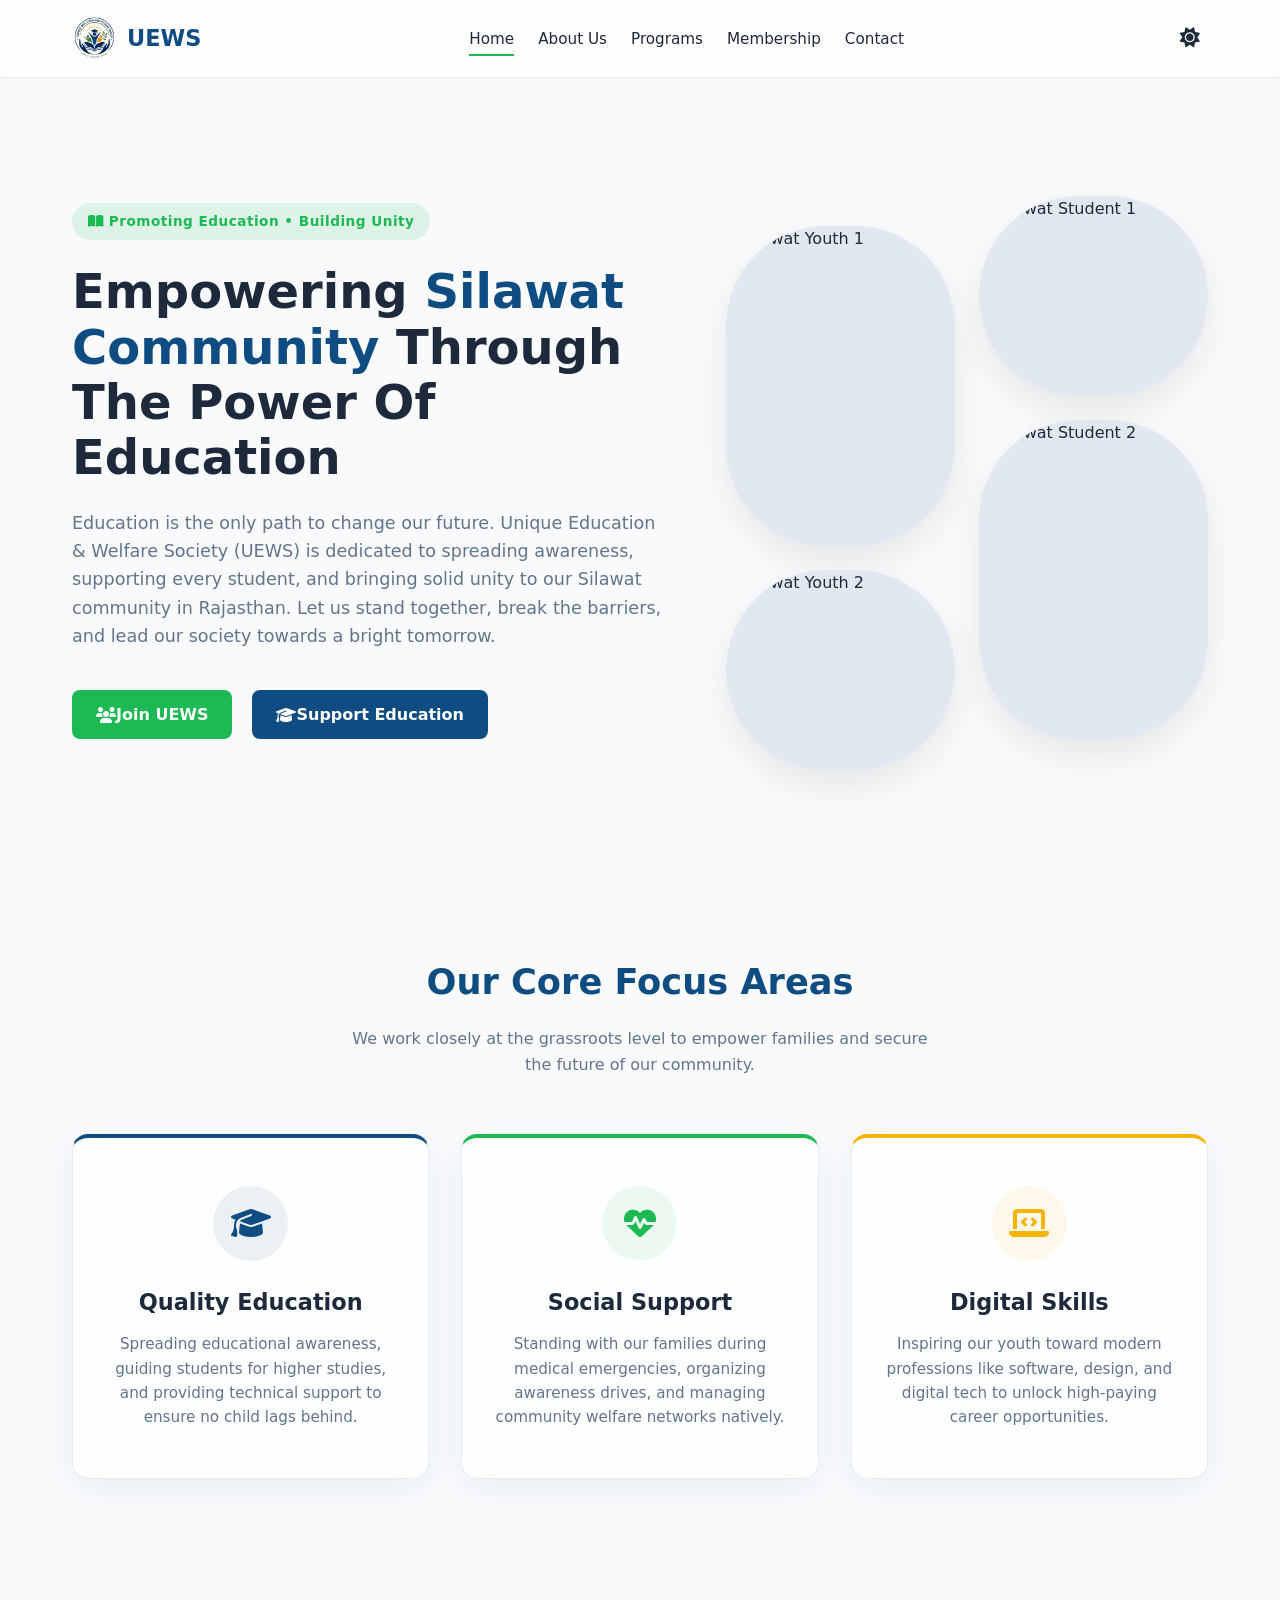
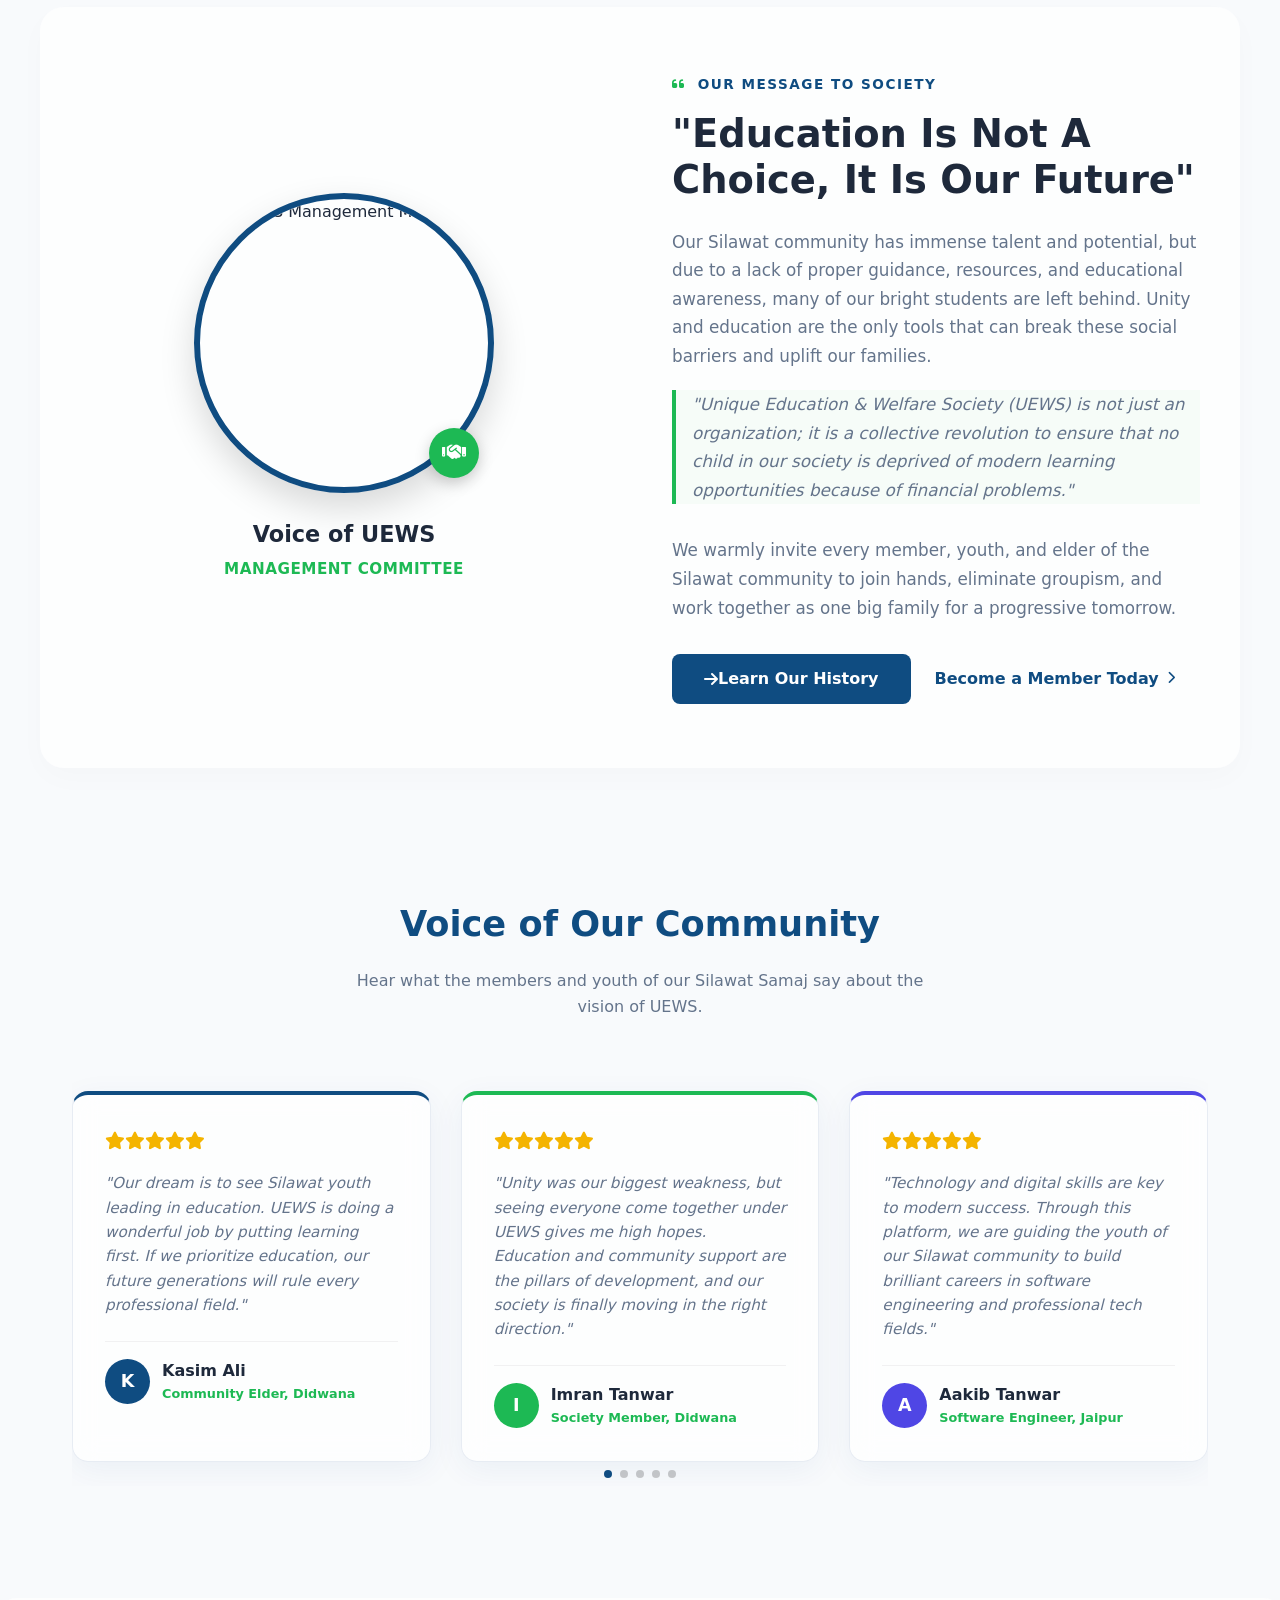
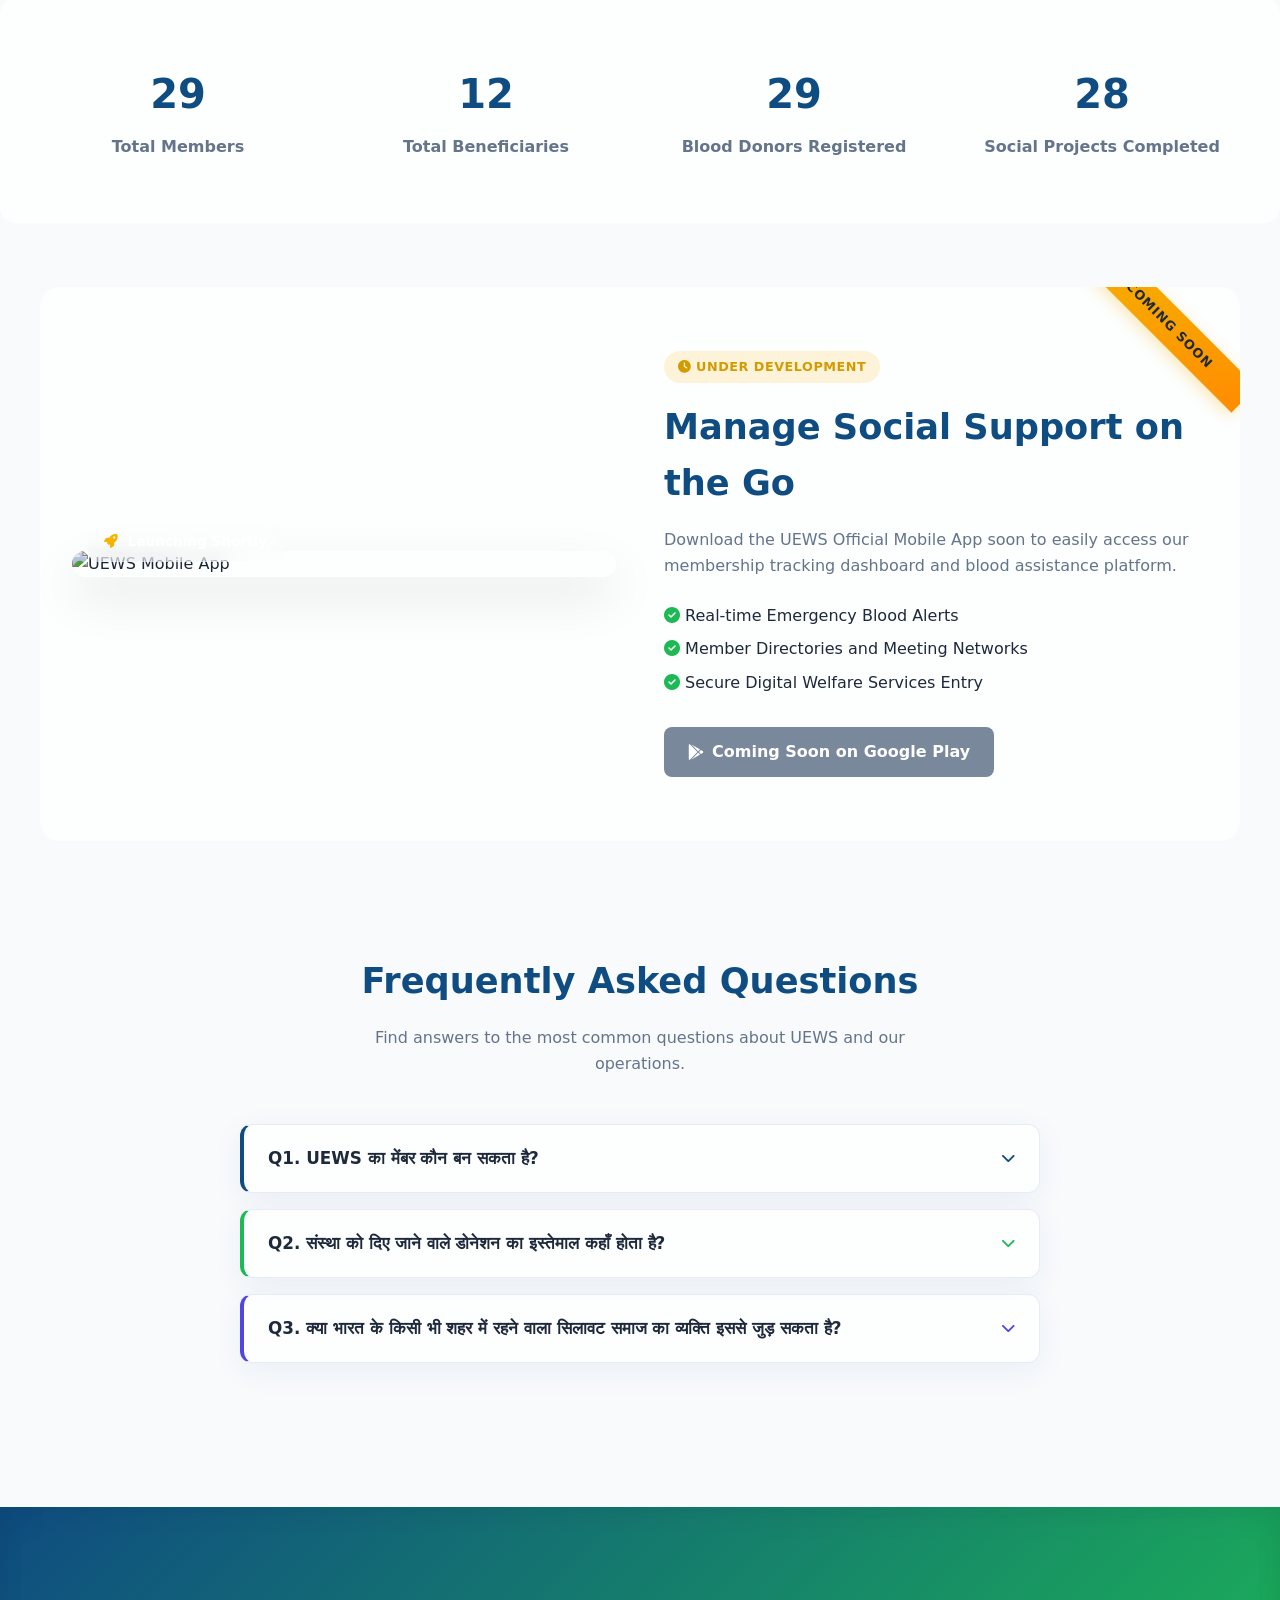
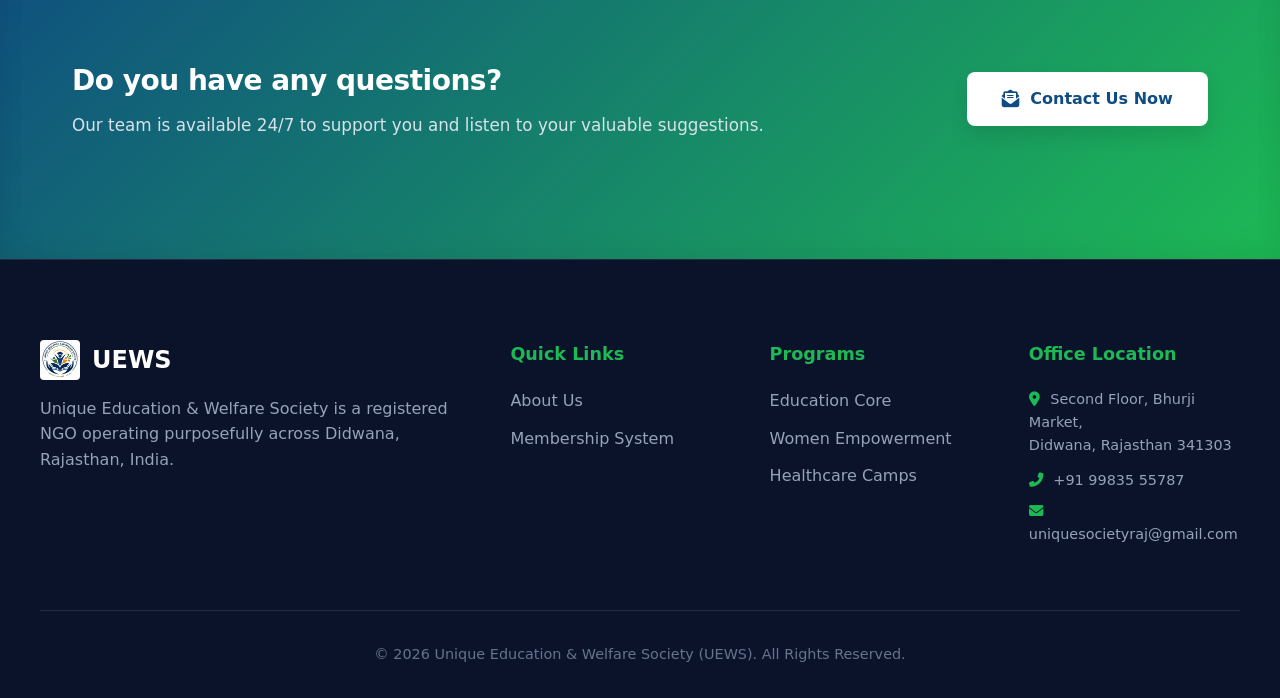
==== index.html @ 6b0f2171 "update form" ====
<!DOCTYPE html>
<html lang="en" data-theme="light">
<head>
    <meta charset="UTF-8">
    <meta name="viewport" content="width=device-width, initial-scale=1.0">
    <title>Unique Education & Welfare Society (UEWS) | NGO in Didwana, Rajasthan</title>
<meta name="description" content="Official website of Unique Education & Welfare Society (UEWS), Didwana. Driving a grassroots educational revolution and unified social support network for the Silawat community.">
<meta name="keywords" content="Unique Education and Welfare Society, UEWS Didwana, Silawat Samaj NGO, Silawat Samaj Website, Silawat Community, Silawat Youth Welfare, Didwana Silawat Samaj, Silawat Samaj Didwana, Silawat Welfare Organization, NGO in Didwana, NGO in Rajasthan, Education NGO Rajasthan, Social Welfare Organization, Didwana NGO, Tech Education Silawat, Unique Society Didwana, सिलावट समाज, सिलावट समाज डिडवाना, UEWS NGO">
    <link rel="canonical" href="https://uews-website.vercel.app">
    <meta property="og:title" content="Unique Education & Welfare Society (UEWS)">
<meta property="og:description" content="Official website of Unique Education & Welfare Society (UEWS), Didwana. Driving a grassroots educational revolution and unified social support network for the Silawat community.">
    <meta property="og:type" content="website">
    <meta property="og:url" content="https://uews-website.vercel.app">
    <meta property="og:site_name" content="Unique Education & Welfare Society (UEWS)">
    <meta name="application-name" content="Unique Education & Welfare Society (UEWS)">
<meta name="apple-mobile-web-app-title" content="UEWS">
<meta property="og:image"
content="https://uews-website.vercel.app/asset/uews-logo.png">
<meta name="twitter:card" content="summary_large_image">
<meta name="twitter:title" content="Unique Education & Welfare Society (UEWS)">
<meta name="twitter:description" content="Official website of Unique Education & Welfare Society (UEWS), Didwana. Driving a grassroots educational revolution and unified social support network for the Silawat community.">
<meta name="twitter:image" content="https://uews-website.vercel.app/asset/uews-logo.png">
<meta name="theme-color" content="#0F4C81">
<meta name="robots" content="index, follow">

    <link rel="icon" type="image/png" sizes="32x32" href="/asset/cropped_circle_image.png">
    <link rel="icon" type="image/png" sizes="16x16" href="/asset/cropped_circle_image.png">
    <link rel="apple-touch-icon" sizes="180x180" href="/asset/cropped_circle_image.png">
    
    <link rel="stylesheet" href="style.css">
    <link rel="stylesheet" href="https://cdnjs.cloudflare.com/ajax/libs/font-awesome/6.4.0/css/all.min.css">
    
<script type="application/ld+json">
{
  "@context": "https://schema.org",
  "@type": "NGO",
  "name": "Unique Education & Welfare Society (UEWS)",
  "url": "https://uews-website.vercel.app",
  "logo": "https://uews-website.vercel.app/asset/uews-logo.png",
  "address": {
    "@type": "PostalAddress",
    "streetAddress": "Second Floor, Bhurji Market",
    "addressLocality": "Didwana",
    "addressRegion": "Rajasthan",
    "postalCode": "341303",
    "addressCountry": "IN"
  },
  "description": "Official website of Unique Education & Welfare Society (UEWS), Didwana. Driving a grassroots educational revolution and unified social support network for the Silawat community."
}
</script>
    <meta name="google-site-verification" content="5vWAX8BRpuIVvshlr_j_1rmgay9bOirCrtKr7vxn618"/>
</head>
<body>
    <nav class="navbar">
        <div class="nav-container">
            <a href="index.html" class="brand" style="display: flex; align-items: center; gap: 10px;">
                <img src="/asset/uews-logo.png" alt="UEWS Logo" style="height: 45px; width: auto; border-radius: 6px; object-fit: cover;">
                <span style="font-weight: 700; color: var(--primary);">UEWS</span>
            </a>
            
            <ul class="nav-menu" id="navMenu">
                <li><a href="index.html" class="nav-link active">Home</a></li>
                <li><a href="about.html" class="nav-link">About Us</a></li>
                <li><a href="programs.html" class="nav-link">Programs</a></li>
                <li><a href="membership.html" class="nav-link">Membership</a></li>
                <li><a href="contact.html" class="nav-link">Contact</a></li>
            </ul>
            <div class="nav-actions">
                <button id="themeToggle" class="theme-toggle" aria-label="Toggle Theme"><i class="fas fa-sun"></i></button>
                <button id="navToggle" class="nav-toggle" aria-label="Open Navigation Menu"><i class="fas fa-bars"></i></button>
            </div>
        </div>
    </nav>

<header class="grid-hero-section">
        <div class="container hero-grid-container">
            
            <div class="hero-left-text">
                <span class="hero-mini-tag"><i class="fas fa-book-open"></i> Promoting Education • Building Unity</span>
                <h1 class="hero-main-title">Empowering <span>Silawat Community</span> Through The Power Of Education</h1>
                <p class="hero-desc-p">Education is the only path to change our future. Unique Education & Welfare Society (UEWS) is dedicated to spreading awareness, supporting every student, and bringing solid unity to our Silawat community in Rajasthan. Let us stand together, break the barriers, and lead our society towards a bright tomorrow.</p>
                
                <div class="hero-action-buttons">
                    <a href="membership.html" class="btn btn-secondary"><i class="fas fa-users"></i> Join UEWS</a>
                    <a href="contact.html" class="btn btn-primary"><i class="fas fa-graduation-cap"></i> Support Education</a>
                </div>
            </div>

            <div class="hero-right-graphics">
                <div class="graphic-col col-down">
                    <div class="capsule-card img-tall">
                        <img src="https://i.pinimg.com/736x/a6/af/16/a6af1664b3f3fd9b85070bfa97f7936a.jpg" alt="Silawat Youth 1">
                    </div>
                    <div class="capsule-card img-short">
                        <img src="https://i.pinimg.com/736x/bf/f2/16/bff21665f72e434d5e3a4c985b6c11ee.jpg" alt="Silawat Youth 2">
                    </div>
                </div>
                
                <div class="graphic-col">
                    <div class="capsule-card img-short">
                        <img src="https://i.pinimg.com/736x/01/8f/f6/018ff62fe0cc7c48ed818aef9ecc2e6a.jpg" alt="Silawat Student 1">
                    </div>
                    <div class="capsule-card img-tall">
                        <img src="https://i.pinimg.com/736x/11/e5/e6/11e5e6402a18cedc94d2fdabc4be649e.jpg" alt="Silawat Student 2">
                    </div>
                </div>
            </div>

        </div>
    </header>

    <!-- <section class="container" style="padding-top: 5rem; padding-bottom: 3rem;">
        <h2 class="section-title">Our Core Focus Areas</h2>
        <p class="section-subtitle">We deploy targeted solutions to solve grassroots socio-economic bottlenecks in Rajasthan.</p>
        <div class="grid-3">
            <div class="glass-panel" style="padding: 2.5rem; text-align: center;">
                <div style="background: rgba(15,76,129,0.1); width: 70px; height:70px; border-radius: 50%; display:flex; align-items:center; justify-content:center; margin: 0 auto 1.5rem;">
                    <i class="fas fa-book-reader" style="font-size: 1.8rem; color: var(--primary);"></i>
                </div>
                <h3>Primary Literacy</h3>
                <p style="color: var(--text-muted); font-size: 0.95rem; margin-top: 0.5rem;">Bridge community learning maps via custom scholarship paradigms and resource books alignment.</p>
            </div>
            <div class="glass-panel" style="padding: 2.5rem; text-align: center;">
                <div style="background: rgba(29,185,84,0.1); width: 70px; height:70px; border-radius: 50%; display:flex; align-items:center; justify-content:center; margin: 0 auto 1.5rem;">
                    <i class="fas fa-hand-holding-medical" style="font-size: 1.8rem; color: var(--secondary);"></i>
                </div>
                <h3>Welfare & Health</h3>
                <p style="color: var(--text-muted); font-size: 0.95rem; margin-top: 0.5rem;">Organizing structured periodic medical checkpoints, awareness sessions, and blood directory nodes.</p>
            </div>
            <div class="glass-panel" style="padding: 2.5rem; text-align: center;">
                <div style="background: rgba(244,180,0,0.1); width: 70px; height:70px; border-radius: 50%; display:flex; align-items:center; justify-content:center; margin: 0 auto 1.5rem;">
                    <i class="fas fa-laptop-code" style="font-size: 1.8rem; color: var(--accent);"></i>
                </div>
                <h3>Skill Allotment</h3>
                <p style="color: var(--text-muted); font-size: 0.95rem; margin-top: 0.5rem;">Enabling rural youths and women with modern toolkits to optimize career opportunities natively.</p>
            </div>
        </div>
    </section> -->

<section class="container" style="padding-top: 5rem; padding-bottom: 4rem;">
        <h2 class="section-title">Our Core Focus Areas</h2>
        <p class="section-subtitle">We work closely at the grassroots level to empower families and secure the future of our community.</p>
        
        <div class="grid-3" style="margin-top: 3.5rem; gap: 2rem;">
            
            <div class="glass-panel focus-card" style="padding: 3rem 2rem; text-align: center; border-top: 4px solid var(--primary); border-radius: 16px; transition: all 0.3s ease; background: var(--bg-card);">
                <div style="background: rgba(15,76,129,0.08); width: 75px; height: 75px; border-radius: 50%; display: flex; align-items: center; justify-content: center; margin: 0 auto 1.5rem; transition: transform 0.3s ease;" class="icon-box">
                    <i class="fas fa-graduation-cap" style="font-size: 2rem; color: var(--primary);"></i>
                </div>
                <h3 style="font-size: 1.4rem; font-weight: 800; color: #1e293b; margin-bottom: 0.75rem;">Quality Education</h3>
                <p style="color: var(--text-muted); font-size: 0.95rem; line-height: 1.6; margin: 0;">
                    Spreading educational awareness, guiding students for higher studies, and providing technical support to ensure no child lags behind.
                </p>
            </div>

            <div class="glass-panel focus-card" style="padding: 3rem 2rem; text-align: center; border-top: 4px solid var(--secondary); border-radius: 16px; transition: all 0.3s ease; background: var(--bg-card);">
                <div style="background: rgba(29,185,84,0.08); width: 75px; height: 75px; border-radius: 50%; display: flex; align-items: center; justify-content: center; margin: 0 auto 1.5rem; transition: transform 0.3s ease;" class="icon-box">
                    <i class="fas fa-heartbeat" style="font-size: 2rem; color: var(--secondary);"></i>
                </div>
                <h3 style="font-size: 1.4rem; font-weight: 800; color: #1e293b; margin-bottom: 0.75rem;">Social Support</h3>
                <p style="color: var(--text-muted); font-size: 0.95rem; line-height: 1.6; margin: 0;">
                    Standing with our families during medical emergencies, organizing awareness drives, and managing community welfare networks natively.
                </p>
            </div>

            <div class="glass-panel focus-card" style="padding: 3rem 2rem; text-align: center; border-top: 4px solid var(--accent); border-radius: 16px; transition: all 0.3s ease; background: var(--bg-card);">
                <div style="background: rgba(244,180,0,0.08); width: 75px; height: 75px; border-radius: 50%; display: flex; align-items: center; justify-content: center; margin: 0 auto 1.5rem; transition: transform 0.3s ease;" class="icon-box">
                    <i class="fas fa-laptop-code" style="font-size: 2rem; color: var(--accent);"></i>
                </div>
                <h3 style="font-size: 1.4rem; font-weight: 800; color: #1e293b; margin-bottom: 0.75rem;">Digital Skills</h3>
                <p style="color: var(--text-muted); font-size: 0.95rem; line-height: 1.6; margin: 0;">
                    Inspiring our youth toward modern professions like software, design, and digital tech to unlock high-paying career opportunities.
                </p>
            </div>

        </div>
    </section>
    <section class="container" style="padding-top: 4rem; padding-bottom: 4rem; background: var(--bg-card); border-radius: 24px; padding: 4rem 2.5rem; margin-top: 4rem; margin-bottom: 4rem; box-shadow: 0 10px 30px rgba(0,0,0,0.02); overflow: hidden;">
        <div class="grid-2" style="align-items: center; gap: 4rem;">
            
            <div style="text-align: center; position: relative;">
                <div style="position: relative; display: inline-block;">
                    <img src="https://i.pinimg.com/736x/bf/f2/16/bff21665f72e434d5e3a4c985b6c11ee.jpg" alt="UEWS Management Message" style="width: 300px; height: 300px; border-radius: 50%; object-fit: cover; border: 6px solid var(--primary); box-shadow: 0 15px 35px rgba(0,0,0,0.15);">
                    <div style="position: absolute; bottom: 15px; right: 15px; background: var(--secondary); color: #fff; width: 50px; height: 50px; border-radius: 50%; display: flex; align-items: center; justify-content: center; font-size: 1.2rem; box-shadow: 0 5px 15px rgba(0,0,0,0.2);">
                        <i class="fas fa-handshake"></i>
                    </div>
                </div>
                <h4 style="margin-top: 1.5rem; margin-bottom: 0.25rem; font-size: 1.4rem; font-weight: 800;">Voice of UEWS</h4>
                <p style="color: var(--secondary); font-weight: 700; font-size: 0.95rem; letter-spacing: 0.5px; text-transform: uppercase;">Management Committee</p>
            </div>
            
            <div>
                <span style="color: var(--primary); font-weight: 800; text-transform: uppercase; font-size: 0.85rem; letter-spacing: 1.5px; display: inline-block; margin-bottom: 0.5rem;">
                    <i class="fas fa-quote-left" style="margin-right: 5px; color: var(--secondary);"></i> Our Message To Society
                </span>
                <h2 style="font-size: 2.4rem; margin-top: 0.5rem; margin-bottom: 1.5rem; font-weight: 800; line-height: 1.2;">"Education Is Not A Choice, It Is Our Future"</h2>
                
                <div style="color: var(--text-muted); line-height: 1.7; font-size: 1.05rem;">
                    <p style="margin-bottom: 1.25rem;">
                        Our Silawat community has immense talent and potential, but due to a lack of proper guidance, resources, and educational awareness, many of our bright students are left behind. Unity and education are the only tools that can break these social barriers and uplift our families.
                    </p>
                    <p style="margin-bottom: 2rem; font-style: italic; border-left: 4px solid var(--secondary); padding-left: 1rem; background: rgba(29, 185, 84, 0.03);">
                        "Unique Education & Welfare Society (UEWS) is not just an organization; it is a collective revolution to ensure that no child in our society is deprived of modern learning opportunities because of financial problems."
                    </p>
                    <p style="margin-bottom: 2rem;">
                        We warmly invite every member, youth, and elder of the Silawat community to join hands, eliminate groupism, and work together as one big family for a progressive tomorrow.
                    </p>
                </div>
                
                <div style="display: flex; gap: 1.5rem; align-items: center; flex-wrap: wrap;">
                    <a href="about.html" class="btn btn-primary" style="padding: 0.75rem 2rem;"><i class="fas fa-arrow-right"></i> Learn Our History</a>
                    <a href="membership.html" style="color: var(--primary); font-weight: 700; text-decoration: none; display: flex; align-items: center; gap: 8px;" onmouseover="this.style.textDecoration='underline'" onmouseout="this.style.textDecoration='none'">
                        Become a Member Today <i class="fas fa-chevron-right" style="font-size: 0.8rem;"></i>
                    </a>
                </div>
            </div>

        </div>
    </section>




    <link rel="stylesheet" href="https://cdn.jsdelivr.net/npm/swiper@11/swiper-bundle.min.css" />

    <section class="container" style="padding-top: 4rem; padding-bottom: 5rem;">
        <h2 class="section-title">Voice of Our Community</h2>
        <p class="section-subtitle">Hear what the members and youth of our Silawat Samaj say about the vision of UEWS.</p>
        
        <div class="swiper community-swiper" style="margin-top: 3rem; padding: 1.5rem 0;">
            <div class="swiper-wrapper">
                
                <div class="swiper-slide glass-panel swiper-custom-card" style="border-top: 4px solid var(--primary);">
                    <div>
                        <div style="color: #F4B400; margin-bottom: 1rem; font-size: 1.1rem;">
                            <i class="fas fa-star"></i><i class="fas fa-star"></i><i class="fas fa-star"></i><i class="fas fa-star"></i><i class="fas fa-star"></i>
                        </div>
<p class="swiper-card-text">"Our dream is to see Silawat youth leading in education. UEWS is doing a wonderful job by putting learning first. If we prioritize education, our future generations will rule every professional field."</p>
                    </div>
                    <div class="swiper-card-footer">
                        <div class="swiper-avatar" style="background: var(--primary);">K</div>
                        <div>
                            <h5 style="margin:0; font-size:1rem;">Kasim Ali</h5>
                            <p class="swiper-role">Community Elder, Didwana</p>
                        </div>
                    </div>
                </div>

                <div class="swiper-slide glass-panel swiper-custom-card" style="border-top: 4px solid var(--secondary);">
                    <div>
                        <div style="color: #F4B400; margin-bottom: 1rem; font-size: 1.1rem;">
                            <i class="fas fa-star"></i><i class="fas fa-star"></i><i class="fas fa-star"></i><i class="fas fa-star"></i><i class="fas fa-star"></i>
                        </div>
                        <p class="swiper-card-text">"Unity was our biggest weakness, but seeing everyone come together under UEWS gives me high hopes. Education and community support are the pillars of development, and our society is finally moving in the right direction."</p>
                    </div>
                    <div class="swiper-card-footer">
                        <div class="swiper-avatar" style="background: var(--secondary);">I</div>
                        <div>
                            <h5 style="margin:0; font-size:1rem;">Imran Tanwar</h5>
                            <p class="swiper-role">Society Member, Didwana</p>
                        </div>
                    </div>
                </div>

<div class="swiper-slide glass-panel swiper-custom-card" style="border-top: 4px solid #4f46e5;">
                    <div>
                        <div style="color: #F4B400; margin-bottom: 1rem; font-size: 1.1rem;">
                            <i class="fas fa-star"></i><i class="fas fa-star"></i><i class="fas fa-star"></i><i class="fas fa-star"></i><i class="fas fa-star"></i>
                        </div>
                        <p class="swiper-card-text">"Technology and digital skills are key to modern success. Through this platform, we are guiding the youth of our Silawat community to build brilliant careers in software engineering and professional tech fields."</p>
                    </div>
                    <div class="swiper-card-footer">
                        <div class="swiper-avatar" style="background: #4f46e5;">A</div>
                        <div>
                            <h5 style="margin:0; font-size:1rem;">Aakib Tanwar</h5>
                            <p class="swiper-role">Software Engineer, Jaipur</p>
                        </div>
                    </div>
                </div>

                <div class="swiper-slide glass-panel swiper-custom-card" style="border-top: 4px solid #06b6d4;">
                    <div>
                        <div style="color: #F4B400; margin-bottom: 1rem; font-size: 1.1rem;">
                            <i class="fas fa-star"></i><i class="fas fa-star"></i><i class="fas fa-star"></i><i class="fas fa-star"></i><i class="fas fa-star"></i>
                        </div>
                        <p class="swiper-card-text">"Groundwork and active participation are key to bringing change. Through educational camps and welfare awareness drives, we are connecting every household to this platform. Our goal is 100% literacy."</p>
                    </div>
                    <div class="swiper-card-footer">
                        <div class="swiper-avatar" style="background: #06b6d4;">M</div>
                        <div>
                            <h5 style="margin:0; font-size:1rem;">Miraj Ali</h5>
                            <p class="swiper-role">Travel Consultant, Didwana</p>
                        </div>
                    </div>
                </div>

                <div class="swiper-slide glass-panel swiper-custom-card" style="border-top: 4px solid #F4B400;">
                    <div>
                        <div style="color: #F4B400; margin-bottom: 1rem; font-size: 1.1rem;">
                            <i class="fas fa-star"></i><i class="fas fa-star"></i><i class="fas fa-star"></i><i class="fas fa-star"></i><i class="fas fa-star"></i>
                        </div>
                        <p class="swiper-card-text">"Our generation couldn't get modern resources, but we want our children to conquer the world through education. I request all elders of the Silawat Samaj to support this society and safeguard the future of our next generations."</p>
                    </div>
                    <div class="swiper-card-footer">
                        <div class="swiper-avatar" style="background: #F4B400;">M</div>
                        <div>
                            <h5 style="margin:0; font-size:1rem;">Iqbal Tanwar</h5>
                            <p class="swiper-role">Society Member, Didwana</p>
                        </div>
                    </div>
                </div>

            </div>
            <div class="swiper-pagination" style="bottom: 0px;"></div>
        </div>
    </section>

    <script src="https://cdn.jsdelivr.net/npm/swiper@11/swiper-bundle.min.js"></script>
<section class="stats-section" style="padding: 4rem 2rem; background: var(--bg-card); border-radius: 16px; margin-top: 2rem; margin-bottom: 2rem;">
        <div class="stats-grid" style="display: grid; grid-template-columns: repeat(auto-fit, minmax(220px, 1fr)); gap: 2rem; text-align: center;">
            
            <div class="stat-card">
                <h3 class="stat-counter" data-target="29" style="font-size: 2.5rem; font-weight: 800; color: var(--primary);">0</h3>
                <p style="color: var(--text-muted); font-weight: 600; margin-top: 0.5rem;">Total Members</p>
            </div>
            
            <div class="stat-card">
                <h3 class="stat-counter" data-target="12" style="font-size: 2.5rem; font-weight: 800; color: var(--primary);">0</h3>
                <p style="color: var(--text-muted); font-weight: 600; margin-top: 0.5rem;">Total Beneficiaries</p>
            </div>
            
            <div class="stat-card">
                <h3 class="stat-counter" data-target="29" style="font-size: 2.5rem; font-weight: 800; color: var(--primary);">0</h3>
                <p style="color: var(--text-muted); font-weight: 600; margin-top: 0.5rem;">Blood Donors Registered</p>
            </div>
            
            <div class="stat-card">
                <h3 class="stat-counter" data-target="28" style="font-size: 2.5rem; font-weight: 800; color: var(--primary);">0</h3>
                <p style="color: var(--text-muted); font-weight: 600; margin-top: 0.5rem;">Social Projects Completed</p>
            </div>
            
        </div>
    </section>

    <section id="playstore" class="container grid-2" style="background: var(--bg-card); margin-top: 4rem; margin-bottom: 4rem; border-radius: 20px; padding: 4rem 2rem; align-items: center; position: relative; overflow: hidden;">
        <div style="position: absolute; top: 20px; right: -35px; background: linear-gradient(135deg, var(--accent), #FF8C00); color: #1E293B; padding: 0.5rem 3rem; transform: rotate(45deg); font-size: 0.8rem; font-weight: 700; letter-spacing: 1px; box-shadow: 0 4px 15px rgba(244, 180, 0, 0.3); z-index: 10;">
            COMING SOON
        </div>

        <div class="app-visual" style="position: relative;">
            <img src="/asset/Gemini_Generated_Image_uzkkofuzkkofuzkk.png" alt="UEWS Mobile App" style="width: 100%; border-radius: 24px; box-shadow: 0 20px 50px rgba(0,0,0,0.1); filter: brightness(0.9);">
            <div style="position: absolute; bottom: 15px; left: 15px; background: rgba(255, 255, 255, 0.2); backdrop-filter: blur(10px); border: 1px solid rgba(255,255,255,0.3); padding: 0.5rem 1rem; border-radius: 12px; color: #fff; font-size: 0.85rem; font-weight: 600;">
                <i class="fas fa-rocket" style="color: var(--accent); margin-right: 5px;"></i> Launching Shortly
            </div>
        </div>
        
        <div>
            <span style="background: rgba(244, 180, 0, 0.15); color: #D49B00; padding: 0.35rem 0.85rem; border-radius: 20px; font-size: 0.8rem; font-weight: 700; display: inline-block; margin-bottom: 1rem; letter-spacing: 0.5px;">
                <i class="fas fa-clock"></i> UNDER DEVELOPMENT
            </span>
            
            <h2 class="section-title" style="text-align: left; margin-top: 0;">Manage Social Support on the Go</h2>
            <p style="color: var(--text-muted); margin-bottom: 1.5rem;">Download the UEWS Official Mobile App soon to easily access our membership tracking dashboard and blood assistance platform.</p>
            <ul style="list-style: none; margin-bottom: 2rem;">
                <li style="margin-bottom: 0.5rem;"><i class="fas fa-check-circle style-accent" style="color: var(--secondary);"></i> Real-time Emergency Blood Alerts</li>
                <li style="margin-bottom: 0.5rem;"><i class="fas fa-check-circle" style="color: var(--secondary);"></i> Member Directories and Meeting Networks</li>
                <li style="margin-bottom: 0.5rem;"><i class="fas fa-check-circle" style="color: var(--secondary);"></i> Secure Digital Welfare Services Entry</li>
            </ul>
            
            <div style="display: inline-block; cursor: not-allowed;">
                <a href="#" class="btn btn-secondary" style="margin-right: 8px; pointer-events: none; background-color: #64748B; opacity: 0.85;" onclick="return false;">
                    <i class="fab fa-google-play" style="margin-right: 8px;"></i> Coming Soon on Google Play
                </a>
            </div>
        </div>
    </section>


    <section class="container" style="padding-top: 3rem; padding-bottom: 5rem;">
        <h2 class="section-title">Frequently Asked Questions</h2>
        <p class="section-subtitle">Find answers to the most common questions about UEWS and our operations.</p>
        
        <div style="max-width: 800px; margin: 3rem auto 0 auto; display: flex; flex-direction: column; gap: 1rem;">
            
            <div class="faq-card glass-panel" style="border-radius: 12px; overflow: hidden; border-left: 4px solid var(--primary);">
                <div class="faq-header" style="padding: 1.25rem 1.5rem; display: flex; justify-content: space-between; align-items: center; cursor: pointer; user-select: none;">
                    <h4 style="margin: 0; font-size: 1.05rem; font-weight: 700; color: #1e293b;">Q1. UEWS का मेंबर कौन बन सकता है?</h4>
                    <span class="faq-icon" style="transition: transform 0.3s ease; font-size: 0.9rem; color: var(--primary);"><i class="fas fa-chevron-down"></i></span>
                </div>
                <div class="faq-body" style="max-height: 0; overflow: hidden; transition: max-height 0.3s ease-out; background: rgba(0,0,0,0.01);">
                    <p style="margin: 0; padding: 0 1.5rem 1.5rem 1.5rem; color: var(--text-muted); line-height: 1.6; font-size: 0.95rem;">
                        Unique Education & Welfare Society (UEWS) का मेंबर सिलावट समाज का कोई भी व्यक्ति बन सकता है जो समाज के विकास, शिक्षा और जनकल्याण के कार्यों में अपना योगदान देना चाहता है। इसके लिए आप वेबसाइट पर मौजूद "Become a Member" फॉर्म भर सकते हैं।
                    </p>
                </div>
            </div>

<div class="faq-card glass-panel" style="border-radius: 12px; overflow: hidden; border-left: 4px solid var(--secondary);">
                <div class="faq-header" style="padding: 1.25rem 1.5rem; display: flex; justify-content: space-between; align-items: center; cursor: pointer; user-select: none;">
                    <h4 style="margin: 0; font-size: 1.05rem; font-weight: 700; color: #1e293b;">Q2. संस्था को दिए जाने वाले डोनेशन का इस्तेमाल कहाँ होता है?</h4>
                    <span class="faq-icon" style="transition: transform 0.3s ease; font-size: 0.9rem; color: var(--secondary);"><i class="fas fa-chevron-down"></i></span>
                </div>
                <div class="faq-body" style="max-height: 0; overflow: hidden; transition: max-height 0.3s ease-out; background: rgba(0,0,0,0.01);">
                    <p style="margin: 0; padding: 0 1.5rem 1.5rem 1.5rem; color: var(--text-muted); line-height: 1.6; font-size: 0.95rem;">
                        संस्था को मिलने वाले हर एक रुपये का उपयोग समाज के विकास के लिए किया जाता है। इसके तहत सिलावट समाज के होनहार विद्यार्थियों के लिए किताबों, प्रतियोगी परीक्षाओं की तैयारी और गाइडेंस की व्यवस्था की जाती है, तथा समाज के अत्यंत जरूरतमंद परिवारों को हर संभव सामाजिक एवं आपातकालीन चिकित्सा (Medical Emergency) सहायता पहुँचाने में इस फंड का इस्तेमाल होता है।
                    </p>
                </div>
            </div>

<div class="faq-card glass-panel" style="border-radius: 12px; overflow: hidden; border-left: 4px solid #4f46e5;">
                <div class="faq-header" style="padding: 1.25rem 1.5rem; display: flex; justify-content: space-between; align-items: center; cursor: pointer; user-select: none;">
                    <h4 style="margin: 0; font-size: 1.05rem; font-weight: 700; color: #1e293b;">Q3. क्या भारत के किसी भी शहर में रहने वाला सिलावट समाज का व्यक्ति इससे जुड़ सकता है?</h4>
                    <span class="faq-icon" style="transition: transform 0.3s ease; font-size: 0.9rem; color: #4f46e5;"><i class="fas fa-chevron-down"></i></span>
                </div>
                <div class="faq-body" style="max-height: 0; overflow: hidden; transition: max-height 0.3s ease-out; background: rgba(0,0,0,0.01);">
                    <p style="margin: 0; padding: 0 1.5rem 1.5rem 1.5rem; color: var(--text-muted); line-height: 1.6; font-size: 0.95rem;">
                        हाँ, बिल्कुल! भले ही UEWS की शुरुआत डिडवाना (राजस्थान) से हुई हो, लेकिन इसका विज़न पूरे देश के सिलावट समाज को एक मंच पर लाना है। भारत के किसी भी राज्य या शहर में रहने वाला सिलावट समाज का कोई भी व्यक्ति हमारी वेबसाइट  ज़रिए ऑनलाइन मेंबरशिप लेकर इस नेक मिशन का हिस्सा बन सकता है।
                    </p>
                </div>
            </div>

        </div>
    </section>


    <section class="action-ribbon-section" style="background: linear-gradient(135deg, #0F4C81, #1DB954); color: #ffffff; padding: 3.5rem 0; margin-top: 4rem; width: 100vw; position: relative; left: 50%; right: 50%; margin-left: -50vw; margin-right: -50vw; box-shadow: inset 0 10px 30px rgba(0,0,0,0.05), inset 0 -10px 30px rgba(0,0,0,0.05);">
        <div class="container" style="display: flex; justify-content: space-between; align-items: center; flex-wrap: wrap; gap: 2rem; padding-left: 2rem; padding-right: 2rem; box-sizing: border-box;">
            
            <div style="flex: 1; min-width: 280px;">
                <h3 style="margin: 0 0 0.5rem 0; font-size: 1.75rem; font-weight: 800; color: #ffffff; letter-spacing: -0.5px;">Do you have any questions?</h3>
                <p style="margin: 0; color: #e2e8f0; font-size: 1.05rem; font-weight: 500; opacity: 0.95;">Our team is available 24/7 to support you and listen to your valuable suggestions.</p>
            </div>
            
            <div style="flex-shrink: 0;">
                <a href="contact.html" class="ribbon-btn" style="background: #ffffff; color: #0F4C81; padding: 0.9rem 2.2rem; font-weight: 700; border-radius: 8px; text-decoration: none; display: inline-flex; align-items: center; gap: 10px; box-shadow: 0 10px 20px rgba(0,0,0,0.1); transition: all 0.3s ease;">
                    <i class="fas fa-envelope-open-text" style="font-size: 1.1rem;"></i> Contact Us Now
                </a>
            </div>

        </div>
    </section>

    <style>
        .ribbon-btn:hover {
            background: #f8fafc !important;
            transform: translateY(-3px);
            box-shadow: 0 15px 25px rgba(0,0,0,0.15) !important;
            color: #1DB954 !important; /* होवर करने पर टेक्स्ट का रंग हरा हो जाएगा */
        }
        /* मोबाइल रिस्पॉन्सिवनेस के लिए */
        @media (max-width: 768px) {
            .action-ribbon-section {
                text-align: center;
                padding: 2.5rem 0 !important;
            }
            .action-ribbon-section .container {
                flex-direction: column;
                justify-content: center !important;
                gap: 1.5rem !important;
            }
        }
    </style>
<footer class="footer">
        <div class="footer-grid">
            <div class="footer-brand">
                <div style="display: flex; align-items: center; gap: 12px; margin-bottom: 1rem;">
                    <img src="/asset/uews-logo.png" alt="UEWS Logo" style="height: 40px; width: auto; border-radius: 4px; object-fit: cover;">
                    <h4 style="margin: 0; font-size: 1.5rem; color: #ffffff;">UEWS</h4>
                </div>
                <p style="color: #94A3B8; margin-top: 0.5rem;">Unique Education & Welfare Society is a registered NGO operating purposefully across Didwana, Rajasthan, India.</p>
            </div>
            <div class="footer-col">
                <h5>Quick Links</h5>
                <ul>
                    <li><a href="about.html">About Us</a></li>
                    <li><a href="membership.html">Membership System</a></li>
                </ul>
            </div>
            <div class="footer-col">
                <h5>Programs</h5>
                <ul>
                    <li><a href="programs.html">Education Core</a></li>
                    <li><a href="programs.html">Women Empowerment</a></li>
                    <li><a href="programs.html">Healthcare Camps</a></li>
                </ul>
            </div>
            
            <div class="footer-col">
                <h5>Office Location</h5>
                <p style="color: #94A3B8; font-size: 0.9rem; margin-bottom: 0.75rem;">
                    <i class="fas fa-map-marker-alt" style="color: var(--secondary); margin-right: 6px;"></i> Second Floor, Bhurji Market,<br>Didwana, Rajasthan 341303
                </p>
                <p style="margin-bottom: 0.5rem; font-size: 0.9rem;">
                    <a href="tel:+919983555787" style="color: #94A3B8; text-decoration: none; transition: color 0.3s;" onmouseover="this.style.color='var(--secondary)'" onmouseout="this.style.color='#94A3B8'">
                        <i class="fas fa-phone-alt" style="color: var(--secondary); margin-right: 6px;"></i> +91 99835 55787
                    </a>
                </p>
                <p style="font-size: 0.9rem;">
                    <a href="mailto:uniquesocietyraj@gmail.com" style="color: #94A3B8; text-decoration: none; transition: color 0.3s;" onmouseover="this.style.color='var(--secondary)'" onmouseout="this.style.color='#94A3B8'">
                        <i class="fas fa-envelope" style="color: var(--secondary); margin-right: 6px;"></i> uniquesocietyraj@gmail.com
                    </a>
                </p>
            </div>
        </div>
        <div class="footer-bottom">
            <p>&copy; 2026 Unique Education & Welfare Society (UEWS). All Rights Reserved.</p>
        </div>
    </footer>

    <script src="script.js"></script>
</body>
</html>
---- style.css ----
/* ==========================================================================
   GLOBAL STYLES & VARIABLES (Modern 2026 Theme Architecture)
   ========================================================================== */
:root {
    --primary: #0F4C81;
    --secondary: #1DB954;
    --accent: #F4B400;
    --bg-main: #F8FAFC;
    --bg-card: rgba(255, 255, 255, 0.75);
    --text-main: #1E293B;
    --text-muted: #64748B;
    --border-color: rgba(226, 232, 240, 0.8);
    --glass-blur: blur(12px);
    --shadow-soft: 0 8px 32px 0 rgba(15, 76, 129, 0.06);
    --transition-smooth: all 0.4s cubic-bezier(0.4, 0, 0.2, 1);
    --font-sans: 'Poppins', 'Inter', system-ui, sans-serif;
}

[data-theme="dark"] {
    --primary: #3B82F6;
    --secondary: #10B981;
    --bg-main: #0F172A;
    --bg-card: rgba(30, 41, 59, 0.7);
    --text-main: #F8FAFC;
    --text-muted: #94A3B8;
    --border-color: rgba(51, 65, 85, 0.5);
    --shadow-soft: 0 8px 32px 0 rgba(0, 0, 0, 0.3);
}

* {
    box-sizing: border-box;
    margin: 0;
    padding: 0;
}

body {
    font-family: var(--font-sans);
    background-color: var(--bg-main);
    color: var(--text-main);
    line-height: 1.6;
    overflow-x: hidden;
    transition: var(--transition-smooth);
}

img {
    max-width: 100%;
    height: auto;
    display: block;
}

a {
    text-decoration: none;
    color: inherit;
}

/* ==========================================================================
   SHARED GLASSMORPHISM COMPONENT ARCHITECTURE
   ========================================================================== */
.glass-panel {
    background: var(--bg-card);
    backdrop-filter: var(--glass-blur);
    -webkit-backdrop-filter: var(--glass-blur);
    border: 1px solid var(--border-color);
    box-shadow: var(--shadow-soft);
    border-radius: 16px;
    transition: var(--transition-smooth);
}

.glass-panel:hover {
    transform: translateY(-4px);
    box-shadow: 0 12px 40px 0 rgba(15, 76, 129, 0.12);
}

/* ==========================================================================
   NAVIGATION BAR
   ========================================================================== */
.navbar {
    position: fixed;
    top: 0;
    width: 100%;
    z-index: 1000;
    background: rgba(255, 255, 255, 0.65);
    backdrop-filter: var(--glass-blur);
    -webkit-backdrop-filter: var(--glass-blur);
    border-bottom: 1px solid var(--border-color);
    transition: var(--transition-smooth);
}

[data-theme="dark"] .navbar {
    background: rgba(15, 23, 42, 0.65);
}

.nav-container {
    max-width: 1200px;
    margin: 0 auto;
    display: flex;
    justify-content: space-between;
    align-items: center;
    padding: 1rem 2rem;
}

.brand {
    font-weight: 700;
    font-size: 1.4rem;
    color: var(--primary);
}

.nav-menu {
    display: flex;
    gap: 1.5rem;
    align-items: center;
    list-style: none;
}

.nav-link {
    font-weight: 500;
    font-size: 0.95rem;
    position: relative;
    padding: 0.5rem 0;
    transition: var(--transition-smooth);
}

.nav-link::after {
    content: '';
    position: absolute;
    bottom: 0;
    left: 0;
    width: 0;
    height: 2px;
    background: var(--secondary);
    transition: var(--transition-smooth);
}

.nav-link:hover::after,
.nav-link.active::after {
    width: 100%;
}

.nav-actions {
    display: flex;
    align-items: center;
    gap: 1rem;
}

.theme-toggle {
    background: none;
    border: none;
    cursor: pointer;
    font-size: 1.25rem;
    color: var(--text-main);
    padding: 0.5rem;
}

.nav-toggle {
    display: none;
    background: none;
    border: none;
    font-size: 1.5rem;
    cursor: pointer;
    color: var(--text-main);
}

/* ==========================================================================
   BUTTONS SYSTEM
   ========================================================================== */
.btn {
    display: inline-flex;
    align-items: center;
    justify-content: center;
    padding: 0.75rem 1.5rem;
    border-radius: 8px;
    font-weight: 600;
    transition: var(--transition-smooth);
    cursor: pointer;
    border: none;
}

.btn-primary {
    background-color: var(--primary);
    color: #ffffff;
}

.btn-primary:hover {
    opacity: 0.9;
    transform: scale(1.02);
}

.btn-secondary {
    background-color: var(--secondary);
    color: #ffffff;
}

.btn-secondary:hover {
    opacity: 0.9;
    transform: scale(1.02);
}

.btn-outline {
    background: transparent;
    border: 2px solid var(--primary);
    color: var(--primary);
}

.btn-outline:hover {
    background: var(--primary);
    color: #ffffff;
}

/* ==========================================================================
   HERO SECTIONS & CONTAINER ENGINE
   ========================================================================== */
.container {
    max-width: 1200px;
    margin: 0 auto;
    padding: 6rem 2rem 4rem;
}

.hero {
    min-height: 85vh;
    display: flex;
    align-items: center;
    background: radial-gradient(circle at top right, rgba(15,76,129,0.08), transparent 50%),
                radial-gradient(circle at bottom left, rgba(29,185,84,0.08), transparent 50%);
    padding-top: 7rem;
}

.grid-2 {
    display: grid;
    grid-template-columns: 1fr 1fr;
    gap: 3rem;
    align-items: center;
}

.grid-3 {
    display: grid;
    grid-template-columns: repeat(auto-fit, minmax(300px, 1fr));
    gap: 2rem;
}

.section-title {
    font-size: 2.2rem;
    margin-bottom: 1rem;
    text-align: center;
    color: var(--primary);
}

.section-subtitle {
    text-align: center;
    color: var(--text-muted);
    margin-bottom: 3rem;
    max-width: 600px;
    margin-left: auto;
    margin-right: auto;
}

/* ==========================================================================
   STATISTICS COUNTERS
   ========================================================================== */
.stats-section {
    background: var(--primary);
    color: white;
    padding: 4rem 2rem;
    text-align: center;
}

.stats-grid {
    max-width: 1200px;
    margin: 0 auto;
    display: grid;
    grid-template-columns: repeat(auto-fit, minmax(200px, 1fr));
    gap: 2rem;
}

.stat-card h3 {
    font-size: 3rem;
    margin-bottom: 0.5rem;
    color: var(--accent);
}

/* ==========================================================================
   FORMS CONSOLE
   ========================================================================== */
.form-group {
    margin-bottom: 1.5rem;
}

.form-group label {
    display: block;
    margin-bottom: 0.5rem;
    font-weight: 500;
}

.form-control {
    width: 100%;
    padding: 0.75rem 1rem;
    border: 1px solid var(--border-color);
    background: rgba(255, 255, 255, 0.5);
    border-radius: 8px;
    color: var(--text-main);
    font-family: var(--font-sans);
    transition: var(--transition-smooth);
}

[data-theme="dark"] .form-control {
    background: rgba(15, 23, 42, 0.5);
}

.form-control:focus {
    outline: none;
    border-color: var(--primary);
    box-shadow: 0 0 0 3px rgba(15, 76, 129, 0.2);
}

/* ==========================================================================
   MASONRY GALLERY & LIGHTBOX SYSTEMS
   ========================================================================== */
.gallery-filters {
    display: flex;
    justify-content: center;
    gap: 1rem;
    margin-bottom: 2rem;
}

.filter-btn {
    background: var(--bg-card);
    border: 1px solid var(--border-color);
    padding: 0.5rem 1.25rem;
    border-radius: 20px;
    cursor: pointer;
    transition: var(--transition-smooth);
    color: var(--text-main);
}

.filter-btn.active, .filter-btn:hover {
    background: var(--primary);
    color: white;
}

.masonry-grid {
    columns: 3 300px;
    column-gap: 1.5rem;
}

.gallery-item {
    break-inside: avoid;
    margin-bottom: 1.5rem;
    overflow: hidden;
    cursor: pointer;
}

.gallery-item img {
    border-radius: 12px;
    transition: var(--transition-smooth);
}

.gallery-item:hover img {
    transform: scale(1.03);
}

.lightbox {
    position: fixed;
    top:0; left:0; width:100%; height:100%;
    background: rgba(0,0,0,0.9);
    z-index: 2000;
    display: flex;
    align-items: center;
    justify-content: center;
    opacity: 0;
    pointer-events: none;
    transition: var(--transition-smooth);
}

.lightbox.active {
    opacity: 1;
    pointer-events: auto;
}

.lightbox-content {
    max-width: 85%;
    max-height: 85%;
    border-radius: 8px;
}

/* ==========================================================================
   MODERN CAPSULE GRID HERO LAYOUT (AS REQUESTED)
   ========================================================================== */
.grid-hero-section {
    background-color: #f8fafc; /* साफ़ सफ़ेद/हल्का ग्रे बैकग्राउंड जैसा इमेज में है */
    min-height: 85vh;
    width: 100%;
    display: flex;
    align-items: center;
    padding-top: 100px;
    padding-bottom: 4rem;
    overflow: hidden;
}

/* डार्क मोड के लिए बैकग्राउंड कलर एडजस्टमेंट */
[data-theme="dark"] .grid-hero-section {
    background-color: #0f172a;
}

.hero-grid-container {
    display: grid;
    grid-template-columns: 1.1fr 0.9fr; /* दो हिस्सों में विभाजन */
    gap: 4rem;
    align-items: center;
    width: 100%;
}

/* --- LEFT CONTENT STYLING --- */
.hero-left-text {
    max-width: 680px;
}

.hero-mini-tag {
    background: rgba(29, 185, 84, 0.12);
    color: var(--secondary);
    padding: 0.5rem 1rem;
    border-radius: 50px;
    font-weight: 700;
    font-size: 0.85rem;
    display: inline-block;
    margin-bottom: 1.5rem;
    letter-spacing: 0.5px;
}

.hero-main-title {
    font-size: 3rem !important;
    line-height: 1.15;
    font-weight: 800;
    color: #1e293b;
    margin-bottom: 1.5rem;
}

[data-theme="dark"] .hero-main-title {
    color: #ffffff;
}

.hero-main-title span {
    color: var(--primary); /* सिलावट समाज को हाईलाइट करने के लिए मुख्य रंग */
}

.hero-desc-p {
    font-size: 1.1rem !important;
    line-height: 1.6;
    color: #64748b;
    margin-bottom: 2.5rem;
}

[data-theme="dark"] .hero-desc-p {
    color: #94a3b8;
}

.hero-action-buttons {
    display: flex;
    gap: 1.25rem;
    flex-wrap: wrap;
}

/* --- RIGHT IMAGE CAPSULE GRID STYLING --- */
.hero-right-graphics {
    display: grid;
    grid-template-columns: 1fr 1fr;
    gap: 1.5rem;
    width: 100%;
    height: 550px;
}

.graphic-col {
    display: flex;
    flex-direction: column;
    gap: 1.5rem;
}

/* इमेज ग्रिड को ऊपर-नीचे (Staggered) लुक देने के लिए */
.col-down {
    transform: translateY(30px);
}

.capsule-card {
    width: 100%;
    border-radius: 100px; /* कैप्सूल जैसी गोल गोलाई */
    overflow: hidden;
    box-shadow: 0 15px 35px rgba(0, 0, 0, 0.08);
    transition: transform 0.4s ease, box-shadow 0.4s ease;
    background: #e2e8f0;
}

/* होवर करने पर हल्का सा एनीमेशन */
.capsule-card:hover {
    transform: translateY(-5px) scale(1.02);
    box-shadow: 0 20px 40px rgba(0, 0, 0, 0.15);
}

.img-tall {
    height: 320px;
}

.img-short {
    height: 200px;
}

.capsule-card img {
    width: 100%;
    height: 100%;
    object-fit: cover; /* इमेज कभी खिंचेगी या फटेगी नहीं */
    object-position: center;
}

/* --- RESPONSIVE MOBILE VIEW --- */
@media (max-width: 992px) {
    .hero-grid-container {
        grid-template-columns: 1fr; /* मोबाइल पर एक के नीचे एक हो जाएगा */
        gap: 3rem;
        text-align: center;
    }
    
    .hero-action-buttons {
        justify-content: center;
    }
    
    .hero-main-title {
        font-size: 2.2rem !important;
    }
    
    .hero-right-graphics {
        height: 450px;
        max-width: 450px;
        margin: 0 auto;
    }
    
    .col-down {
        transform: translateY(15px);
    }
    
    .img-tall { height: 240px; }
    .img-short { height: 160px; }
}


/* ==========================================================================
   SWIPER CARDS STYLING
   ========================================================================== */
.community-swiper {
    width: 100%;
    height: auto;
}

.swiper-custom-card {
    height: auto !important;
    display: flex;
    flex-direction: column;
    justify-content: space-between;
    padding: 2rem;
    border-radius: 16px;
    background: var(--bg-card);
    box-sizing: border-box;
}

.swiper-card-text {
    color: var(--text-muted);
    line-height: 1.6;
    font-style: italic;
    font-size: 0.95rem;
    margin-bottom: 1.5rem;
}

.swiper-card-footer {
    display: flex;
    align-items: center;
    gap: 12px;
    border-top: 1px solid rgba(0, 0, 0, 0.05);
    padding-top: 1rem;
}

.swiper-avatar {
    color: #fff;
    width: 45px;
    height: 45px;
    border-radius: 50%;
    display: flex;
    align-items: center;
    justify-content: center;
    font-weight: 700;
    font-size: 1.1rem;
}

.swiper-role {
    margin: 0;
    font-size: 0.8rem;
    color: var(--secondary);
    font-weight: 600;
}

/* डॉट्स का रंग आपकी थीम के अनुसार करने के लिए */
.swiper-pagination-bullet-active {
    background: var(--primary) !important;
}

/* ==========================================================================
   FOOTER ARCHITECTURE
   ========================================================================== */
.footer {
    background: #0B132B;
    color: #F8FAFC;
    padding: 5rem 2rem 2rem;
    border-top: 1px solid rgba(255,255,255,0.1);
}

.footer-grid {
    max-width: 1200px;
    margin: 0 auto;
    display: grid;
    grid-template-columns: 2fr repeat(3, 1fr);
    gap: 3rem;
    margin-bottom: 4rem;
}

.footer-brand h4 {
    font-size: 1.5rem;
    color: white;
    margin-bottom: 1rem;
}

.footer-col h5 {
    font-size: 1.1rem;
    margin-bottom: 1.25rem;
    color: var(--secondary);
}

.footer-col ul {
    list-style: none;
}

.footer-col ul li {
    margin-bottom: 0.75rem;
}

.footer-col ul li a {
    color: #94A3B8;
    transition: var(--transition-smooth);
}

.footer-col ul li a:hover {
    color: white;
    padding-left: 4px;
}

.footer-bottom {
    max-width: 1200px;
    margin: 0 auto;
    padding-top: 2rem;
    border-top: 1px solid rgba(255,255,255,0.1);
    text-align: center;
    color: #64748B;
    font-size: 0.9rem;
}


/* ==========================================================================
   FAQ ACCORDION STYLING
   ========================================================================== */
.faq-card {
    transition: all 0.3s ease;
    background: var(--bg-card);
}

.faq-card:hover {
    box-shadow: 0 8px 20px rgba(0, 0, 0, 0.05) !important;
    transform: translateY(-2px);
}

/* जब एक्टिव होगा तो तीर का निशान घूम जाएगा */
.faq-card.active .faq-icon {
    transform: rotate(180px);
}

/* ==========================================================================
   RESPONSIVE DESIGN ADAPTATIONS (Mobile-First Philosophy)
   ========================================================================== */
@media (max-width: 992px) {
    .grid-2 { grid-template-columns: 1fr; gap: 2.5rem; }
    .footer-grid { grid-template-columns: 1fr 1fr; }
}

@media (max-width: 768px) {
    .nav-menu {
        position: fixed;
        top: 65px;
        left: -100%;
        width: 100%;
        height: calc(100vh - 65px);
        background: var(--bg-main);
        flex-direction: column;
        padding: 3rem 2rem;
        transition: var(--transition-smooth);
        align-items: flex-start;
        box-shadow: var(--shadow-soft);
    }
    .nav-menu.active { left: 0; }
    .nav-toggle { display: block; }
    .footer-grid { grid-template-columns: 1fr; gap: 2rem; }
}
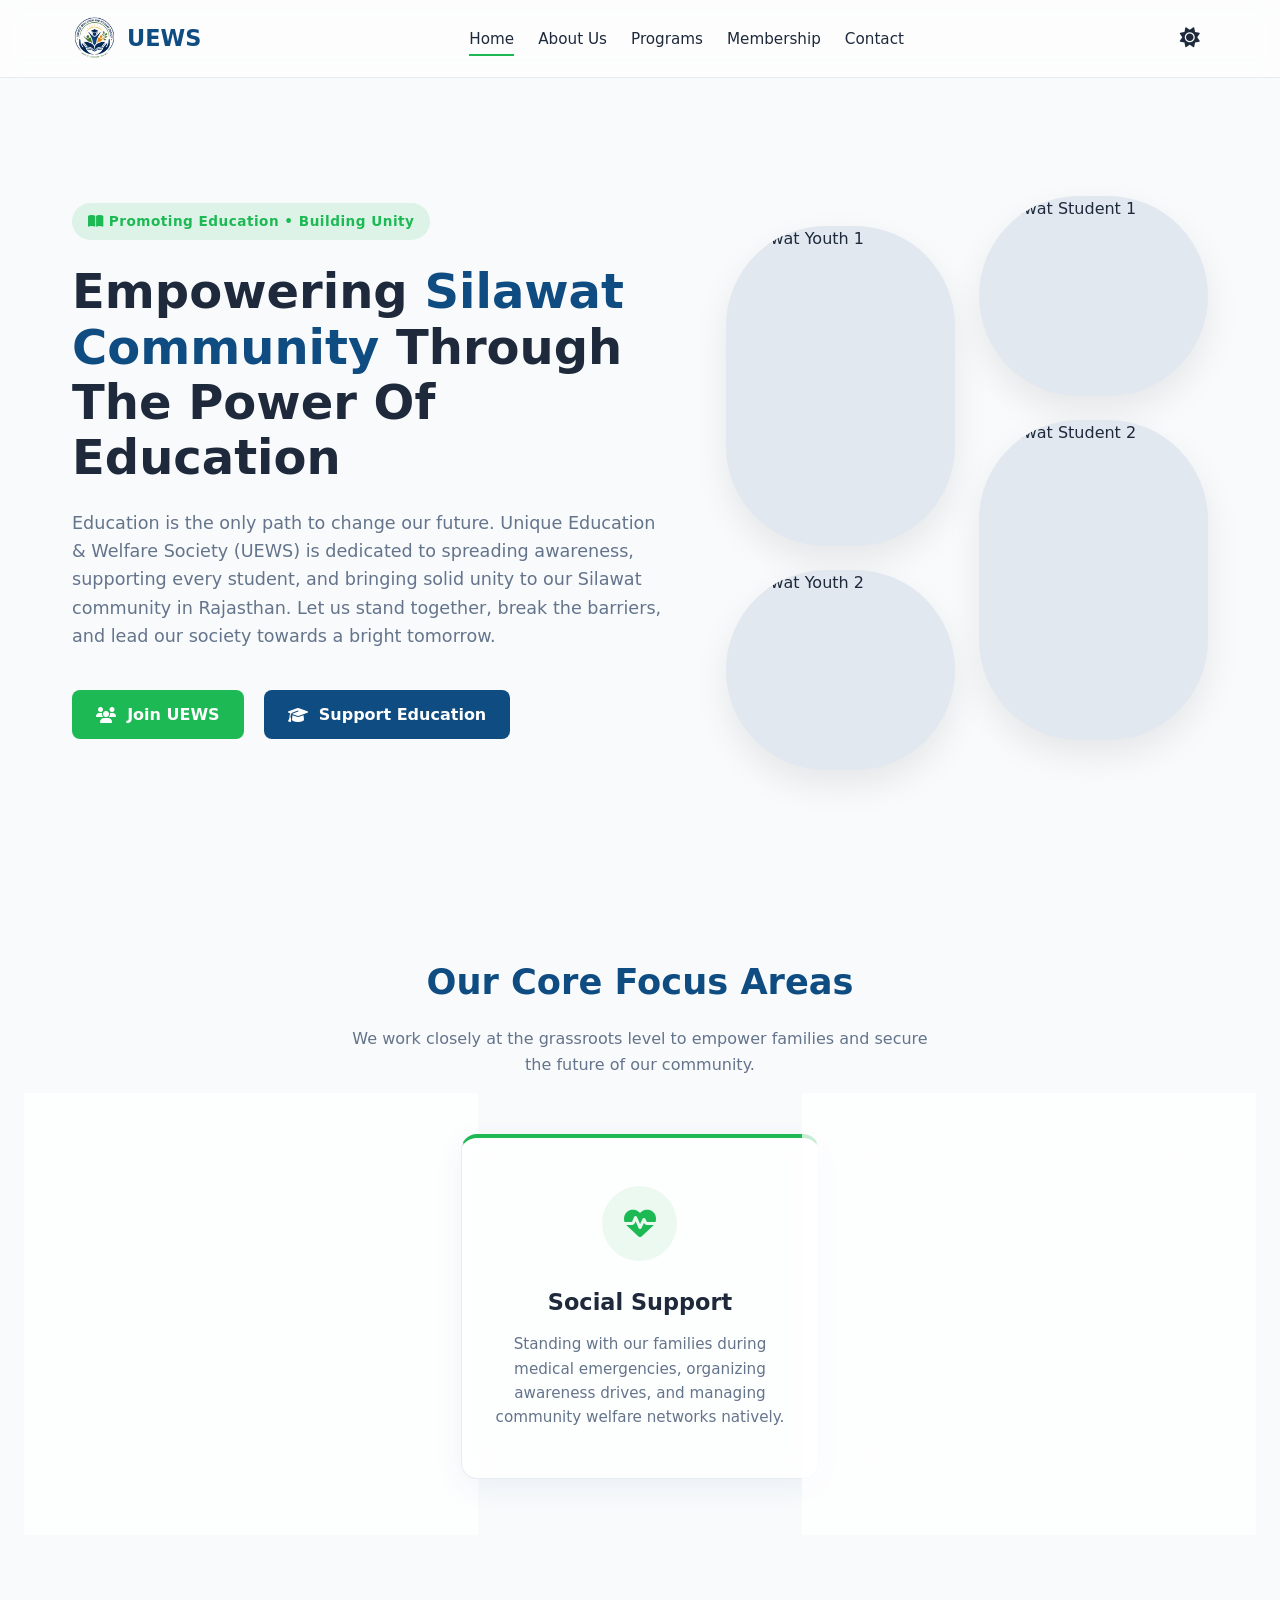
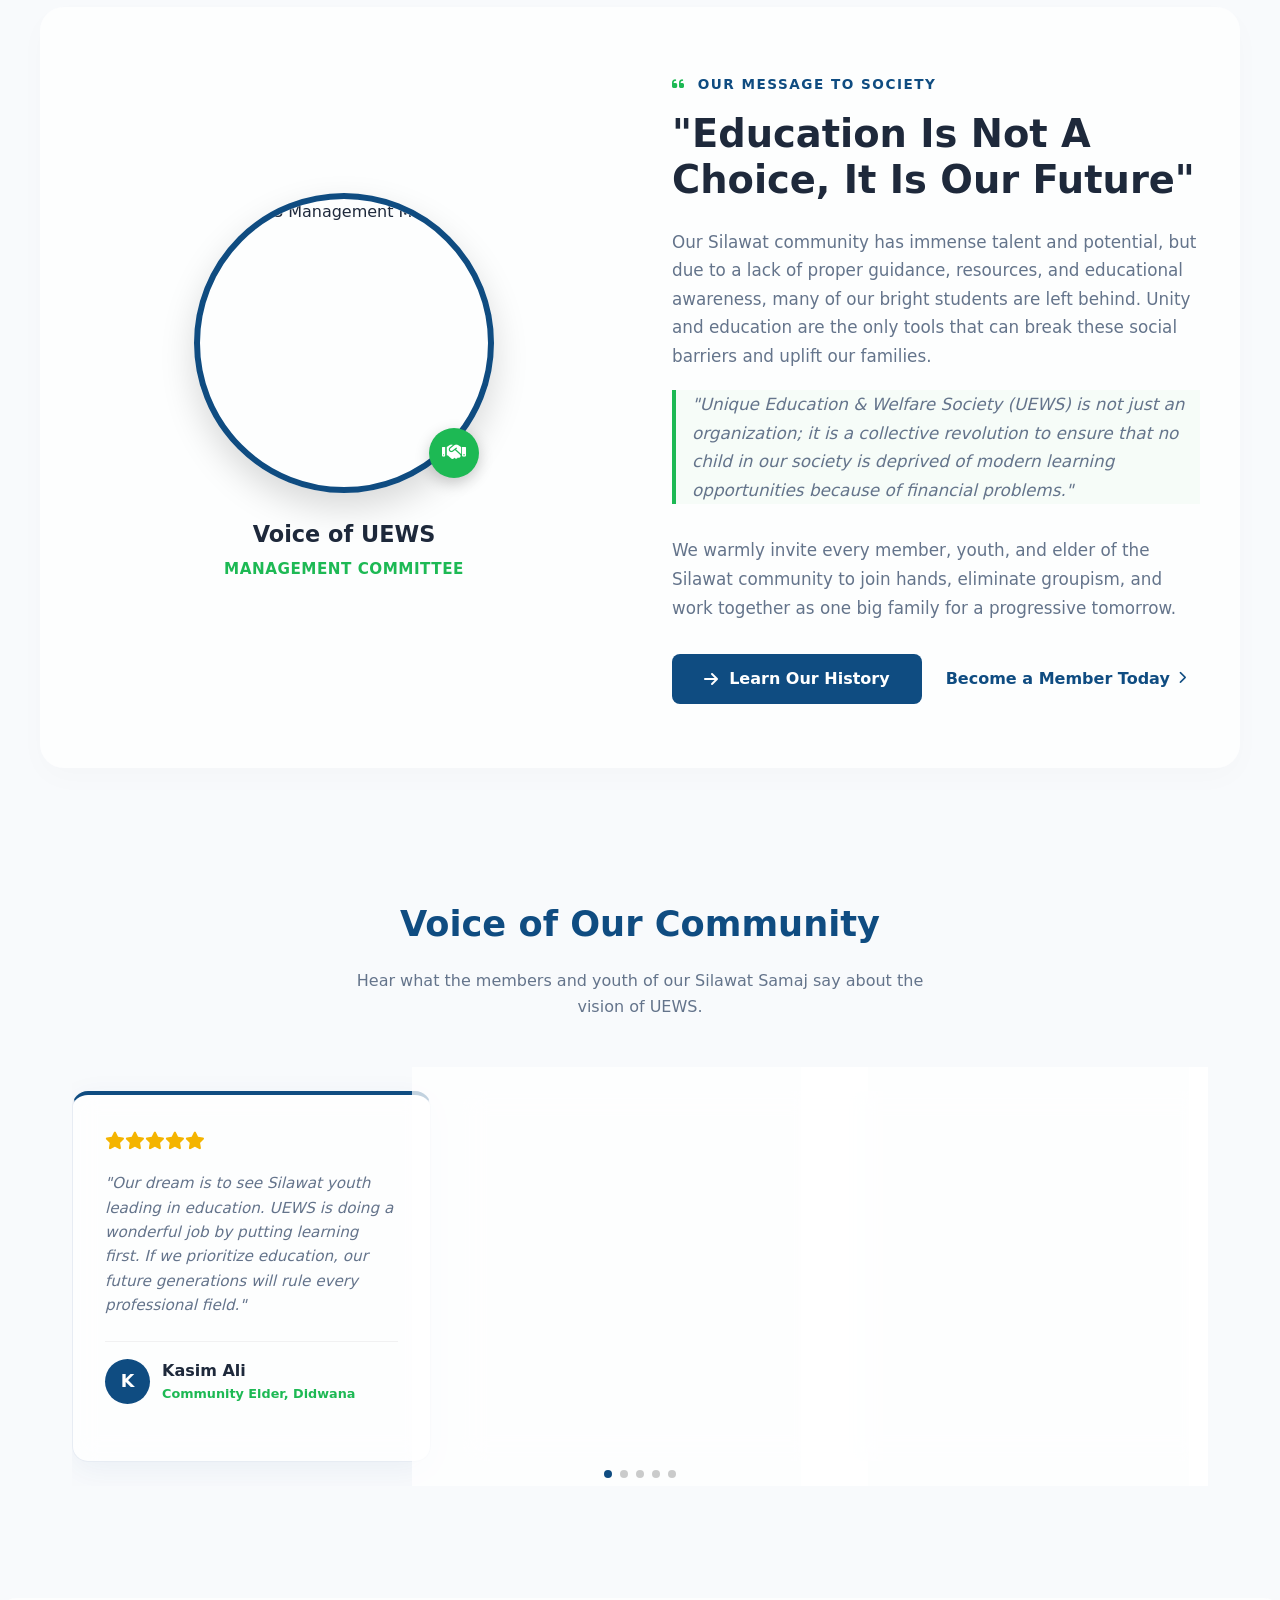
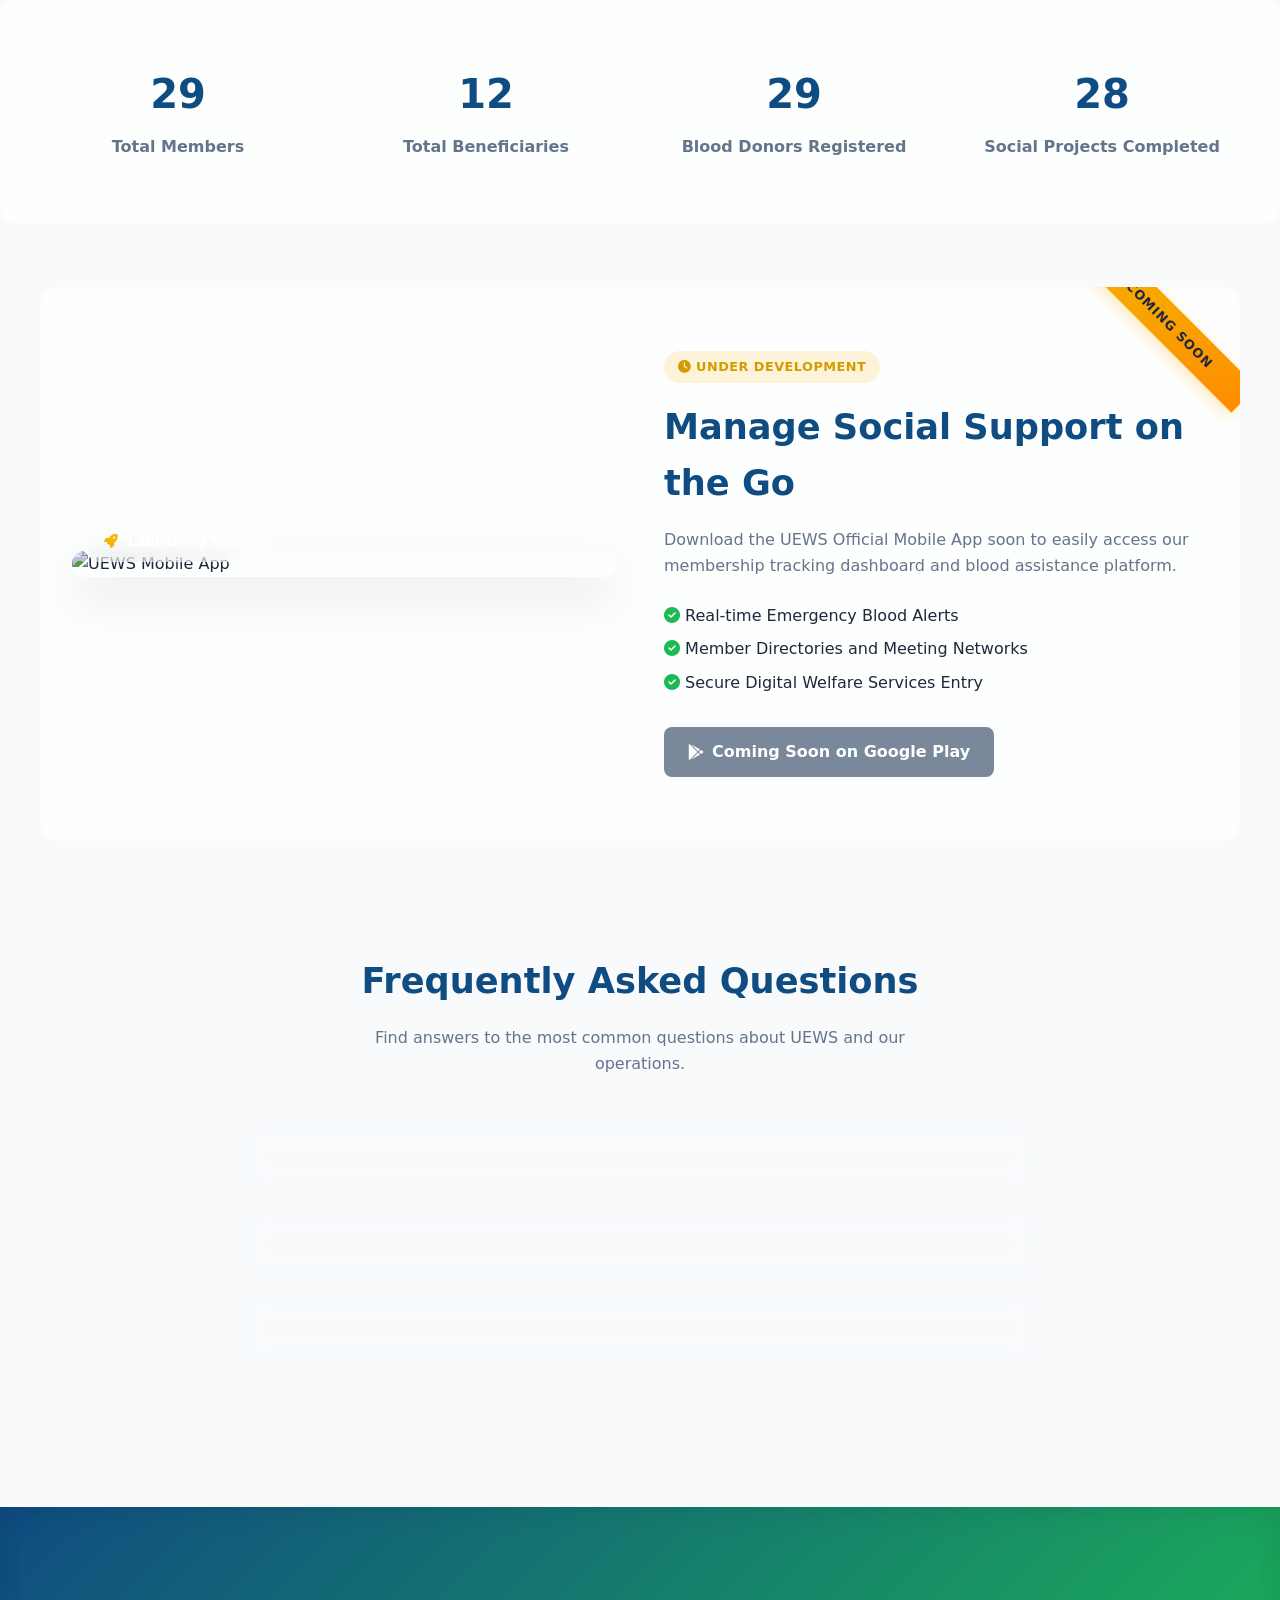
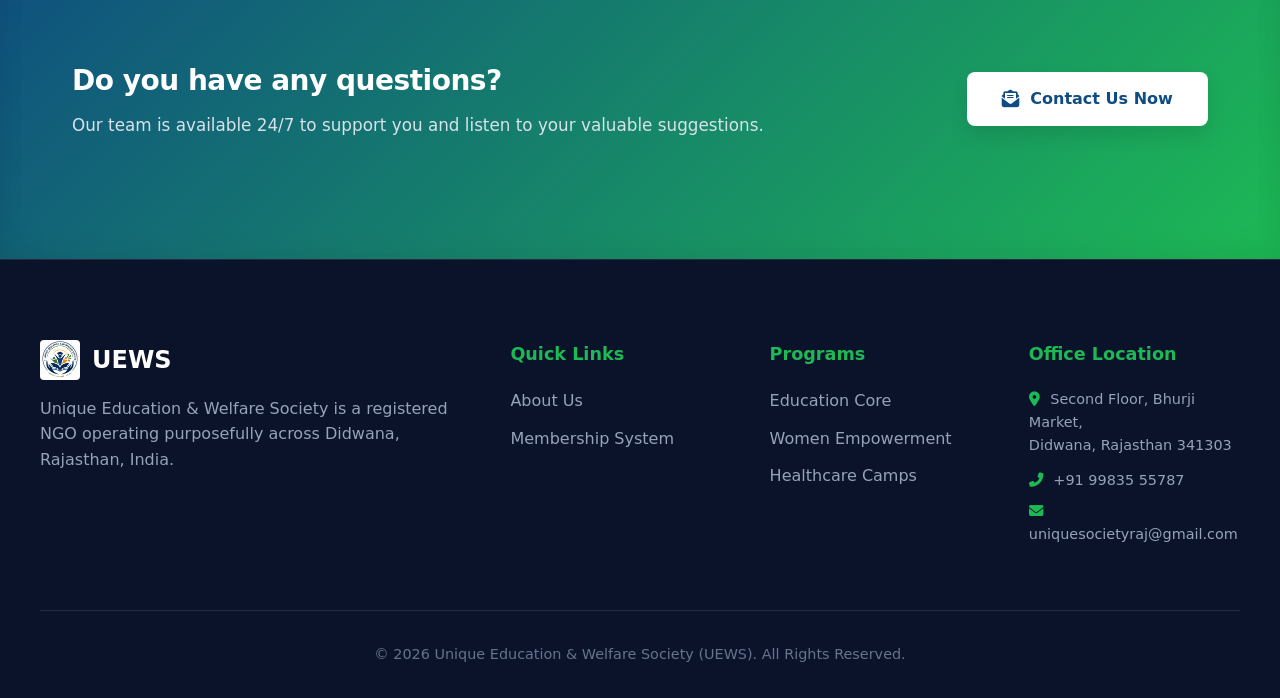
==== commit 1d5d66c7: "update form" ====
--- a/index.html
+++ b/index.html
@@ -86,8 +86,8 @@
                 <p class="hero-desc-p">Education is the only path to change our future. Unique Education & Welfare Society (UEWS) is dedicated to spreading awareness, supporting every student, and bringing solid unity to our Silawat community in Rajasthan. Let us stand together, break the barriers, and lead our society towards a bright tomorrow.</p>
                 
                 <div class="hero-action-buttons">
-                    <a href="membership.html" class="btn btn-secondary"><i class="fas fa-users"></i> Join UEWS</a>
-                    <a href="contact.html" class="btn btn-primary"><i class="fas fa-graduation-cap"></i> Support Education</a>
+                    <a href="membership.html" class="btn btn-secondary"><i class="fas fa-users"></i> &nbsp; Join UEWS</a>
+                    <a href="contact.html" class="btn btn-primary"><i class="fas fa-graduation-cap"></i>&nbsp; Support Education</a>
                 </div>
             </div>
 
@@ -213,7 +213,7 @@
                 </div>
                 
                 <div style="display: flex; gap: 1.5rem; align-items: center; flex-wrap: wrap;">
-                    <a href="about.html" class="btn btn-primary" style="padding: 0.75rem 2rem;"><i class="fas fa-arrow-right"></i> Learn Our History</a>
+                    <a href="about.html" class="btn btn-primary" style="padding: 0.75rem 2rem;"><i class="fas fa-arrow-right"></i> &nbsp; Learn Our History</a>
                     <a href="membership.html" style="color: var(--primary); font-weight: 700; text-decoration: none; display: flex; align-items: center; gap: 8px;" onmouseover="this.style.textDecoration='underline'" onmouseout="this.style.textDecoration='none'">
                         Become a Member Today <i class="fas fa-chevron-right" style="font-size: 0.8rem;"></i>
                     </a>
--- a/style.css
+++ b/style.css
@@ -701,4 +701,223 @@
     .nav-menu.active { left: 0; }
     .nav-toggle { display: block; }
     .footer-grid { grid-template-columns: 1fr; gap: 2rem; }
+}
+
+
+
+/* ==========================================================================
+   PREMIUM MEMBERSHIP FORM STYLING
+   ========================================================================== */
+.form-group-custom {
+    display: flex;
+    flex-direction: column;
+    gap: 0.5rem;
+}
+
+.form-group-custom label {
+    font-size: 0.9rem;
+    font-weight: 600;
+    color: #475569;
+}
+
+/* इनपुट विद आइकॉन कंटेनर */
+.input-with-icon {
+    position: relative;
+    display: flex;
+    align-items: center;
+}
+
+.icon-placeholder {
+    position: absolute;
+    left: 1rem;
+    color: #94a3b8;
+    font-size: 0.95rem;
+    pointer-events: none;
+}
+
+/* नया मॉडर्न इनपुट फील्ड */
+.form-control-custom {
+    width: 100%;
+    padding: 0.85rem 1rem 0.85rem 2.5rem;
+    border: 1.5px solid #e2e8f0;
+    border-radius: 10px;
+    background: transparent;
+    color: #1e293b;
+    font-size: 0.95rem;
+    transition: all 0.3s ease;
+    box-sizing: border-box;
+}
+
+.form-control-custom:focus {
+    outline: none;
+    border-color: var(--primary);
+    box-shadow: 0 0 0 4px rgba(15, 76, 129, 0.08);
+}
+
+/* लेफ्ट साइड कार्ड्स होवर इफ़ेक्ट */
+.benefit-item-card:hover {
+    transform: translateX(5px);
+    box-shadow: 0 10px 20px rgba(0,0,0,0.03) !important;
+}
+
+/* कस्टमाइज्ड मॉडर्न चेकबॉक्स */
+.checkbox-container {
+    display: flex;
+    align-items: center;
+    position: relative;
+    padding-left: 28px;
+    cursor: pointer;
+    font-size: 0.9rem;
+    font-weight: 500;
+    color: #334155;
+    user-select: none;
+}
+
+.checkbox-container input {
+    position: absolute;
+    opacity: 0;
+    cursor: pointer;
+    height: 0;
+    width: 0;
+}
+
+.checkmark {
+    position: absolute;
+    left: 0;
+    height: 18px;
+    width: 18px;
+    background-color: #f1f5f9;
+    border: 1.5px solid #cbd5e1;
+    border-radius: 4px;
+    transition: all 0.2s;
+}
+
+.checkbox-container:hover input ~ .checkmark {
+    border-color: var(--secondary);
+}
+
+.checkbox-container input:checked ~ .checkmark {
+    background-color: var(--secondary);
+    border-color: var(--secondary);
+}
+
+.checkmark:after {
+    content: "";
+    position: absolute;
+    display: none;
+}
+
+.checkbox-container input:checked ~ .checkmark:after {
+    display: block;
+}
+
+.checkbox-container .checkmark:after {
+    left: 5px;
+    top: 2px;
+    width: 4px;
+    height: 8px;
+    border: solid white;
+    border-width: 0 2px 2px 0;
+    transform: rotate(45deg);
+}
+
+/* दिल की धड़कन (Heartbeat) एनीमेशन */
+.animate-pulse-heart {
+    animation: heartBeatGlow 1.4s infinite;
+}
+
+@keyframes heartBeatGlow {
+    0% { transform: scale(1); }
+    14% { transform: scale(1.2); }
+    28% { transform: scale(1); }
+    42% { transform: scale(1.2); }
+    70% { transform: scale(1); }
+}
+
+/* सबमिट बटन होवर */
+.submit-membership-btn:hover {
+    transform: translateY(-3px);
+    box-shadow: 0 12px 25px rgba(15, 76, 129, 0.2) !important;
+}
+
+/* मोबाइल रिस्पॉन्सिवनेस */
+@media (max-width: 768px) {
+    .form-responsive-row {
+        grid-template-columns: 1fr !important;
+        gap: 1.25rem !important;
+    }
+    .form-container-card {
+        padding: 2rem 1.5rem !important;
+    }
+}
+
+
+
+/* ==========================================================================
+   CONTACT PAGE MODERN STYLING
+   ========================================================================== */
+.form-group-contact {
+    display: flex;
+    flex-direction: column;
+    gap: 0.5rem;
+}
+
+.form-group-contact label {
+    font-size: 0.9rem;
+    font-weight: 600;
+    color: #475569;
+}
+
+.input-icon-wrapper {
+    position: relative;
+    display: flex;
+    align-items: center;
+}
+
+.field-icon {
+    position: absolute;
+    left: 1rem;
+    color: #94a3b8;
+    font-size: 0.95rem;
+    pointer-events: none;
+}
+
+.form-control-contact {
+    width: 100%;
+    padding: 0.85rem 1rem 0.85rem 2.5rem;
+    border: 1.5px solid #e2e8f0;
+    border-radius: 10px;
+    background: transparent;
+    color: #1e293b;
+    font-size: 0.95rem;
+    transition: all 0.3s ease;
+    box-sizing: border-box;
+}
+
+.form-control-contact:focus {
+    outline: none;
+    border-color: var(--primary);
+    box-shadow: 0 0 0 4px rgba(15, 76, 129, 0.08);
+}
+
+.contact-info-card:hover {
+    transform: translateX(4px);
+    box-shadow: 0 15px 30px rgba(0,0,0,0.04) !important;
+}
+
+.contact-submit-btn:hover {
+    transform: translateY(-3px);
+    box-shadow: 0 12px 25px rgba(15, 76, 129, 0.2) !important;
+}
+
+[data-theme="dark"] .contact-info-card h3,
+[data-theme="dark"] .contact-form-container h3,
+[data-theme="dark"] .contact-info-card h5 {
+    color: #f8fafc !important;
+}
+
+@media (max-width: 768px) {
+    .contact-form-container {
+        padding: 2rem 1.5rem !important;
+    }
 }
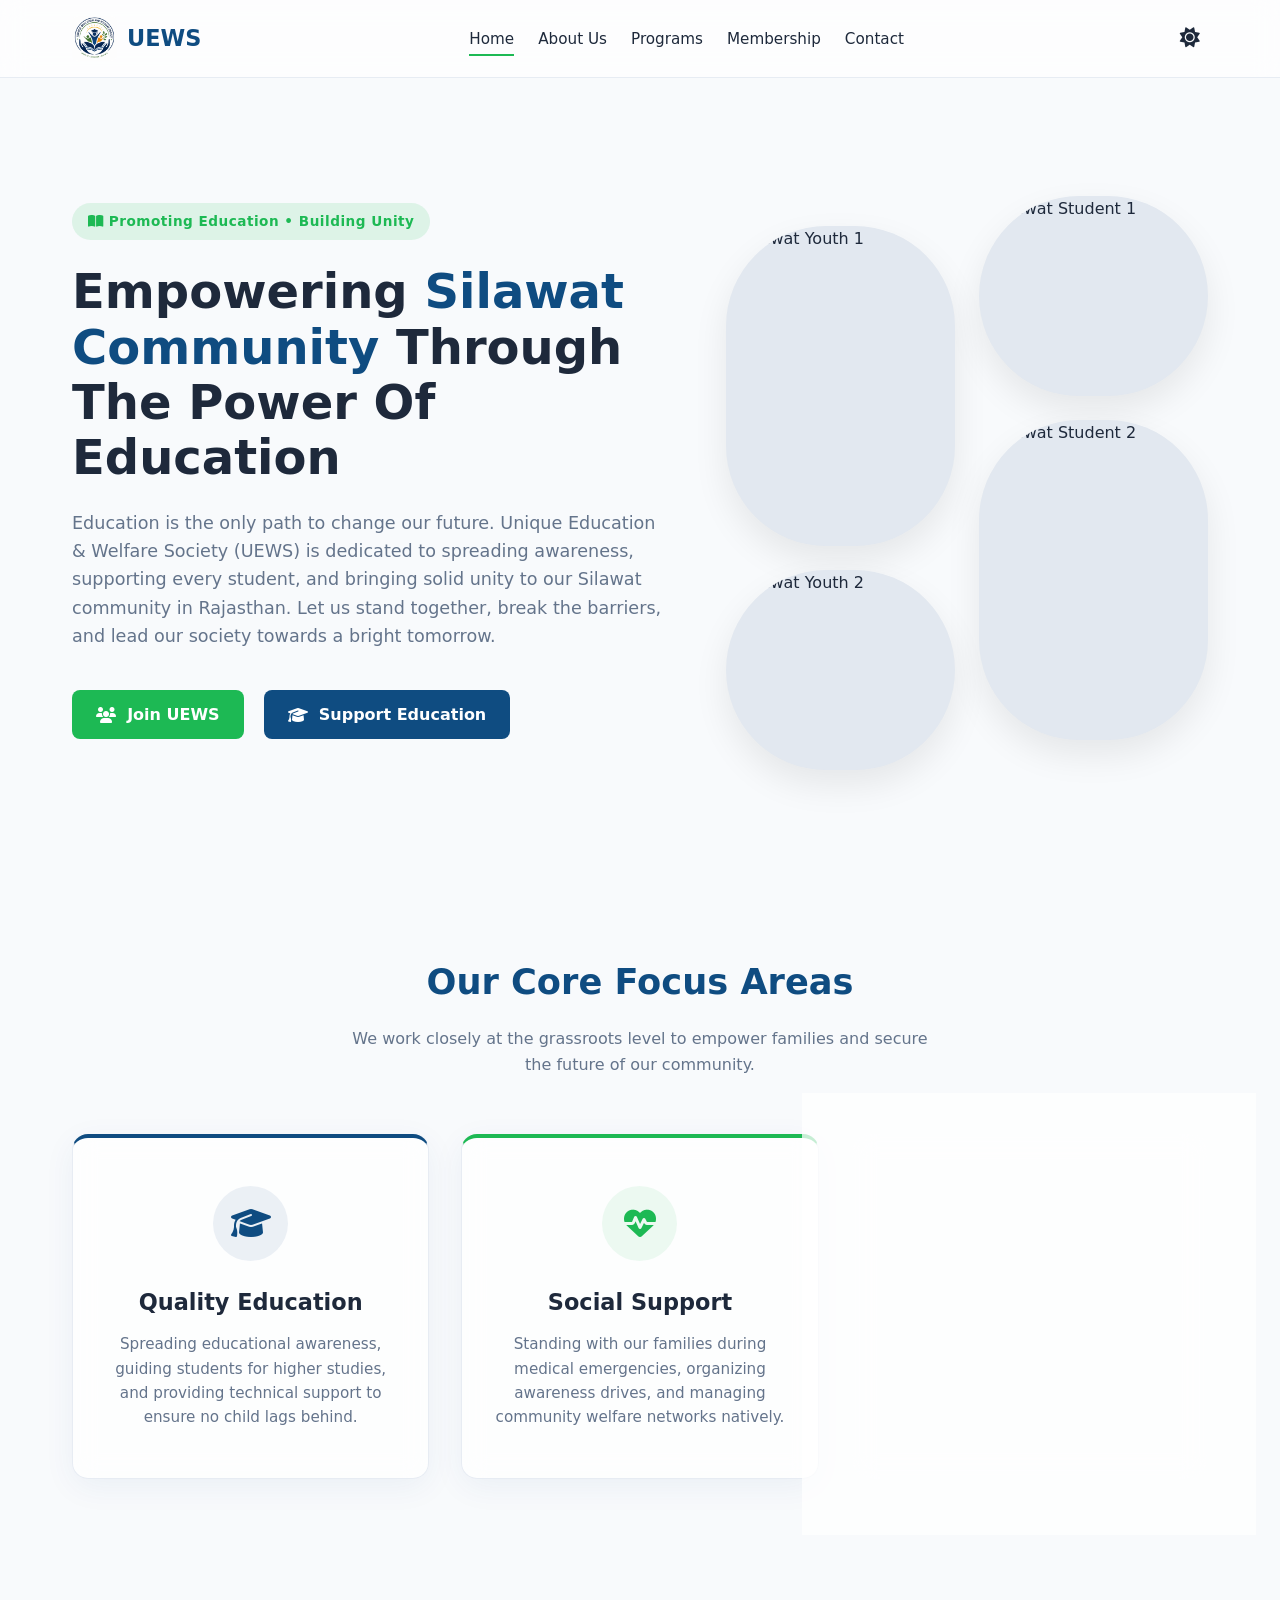
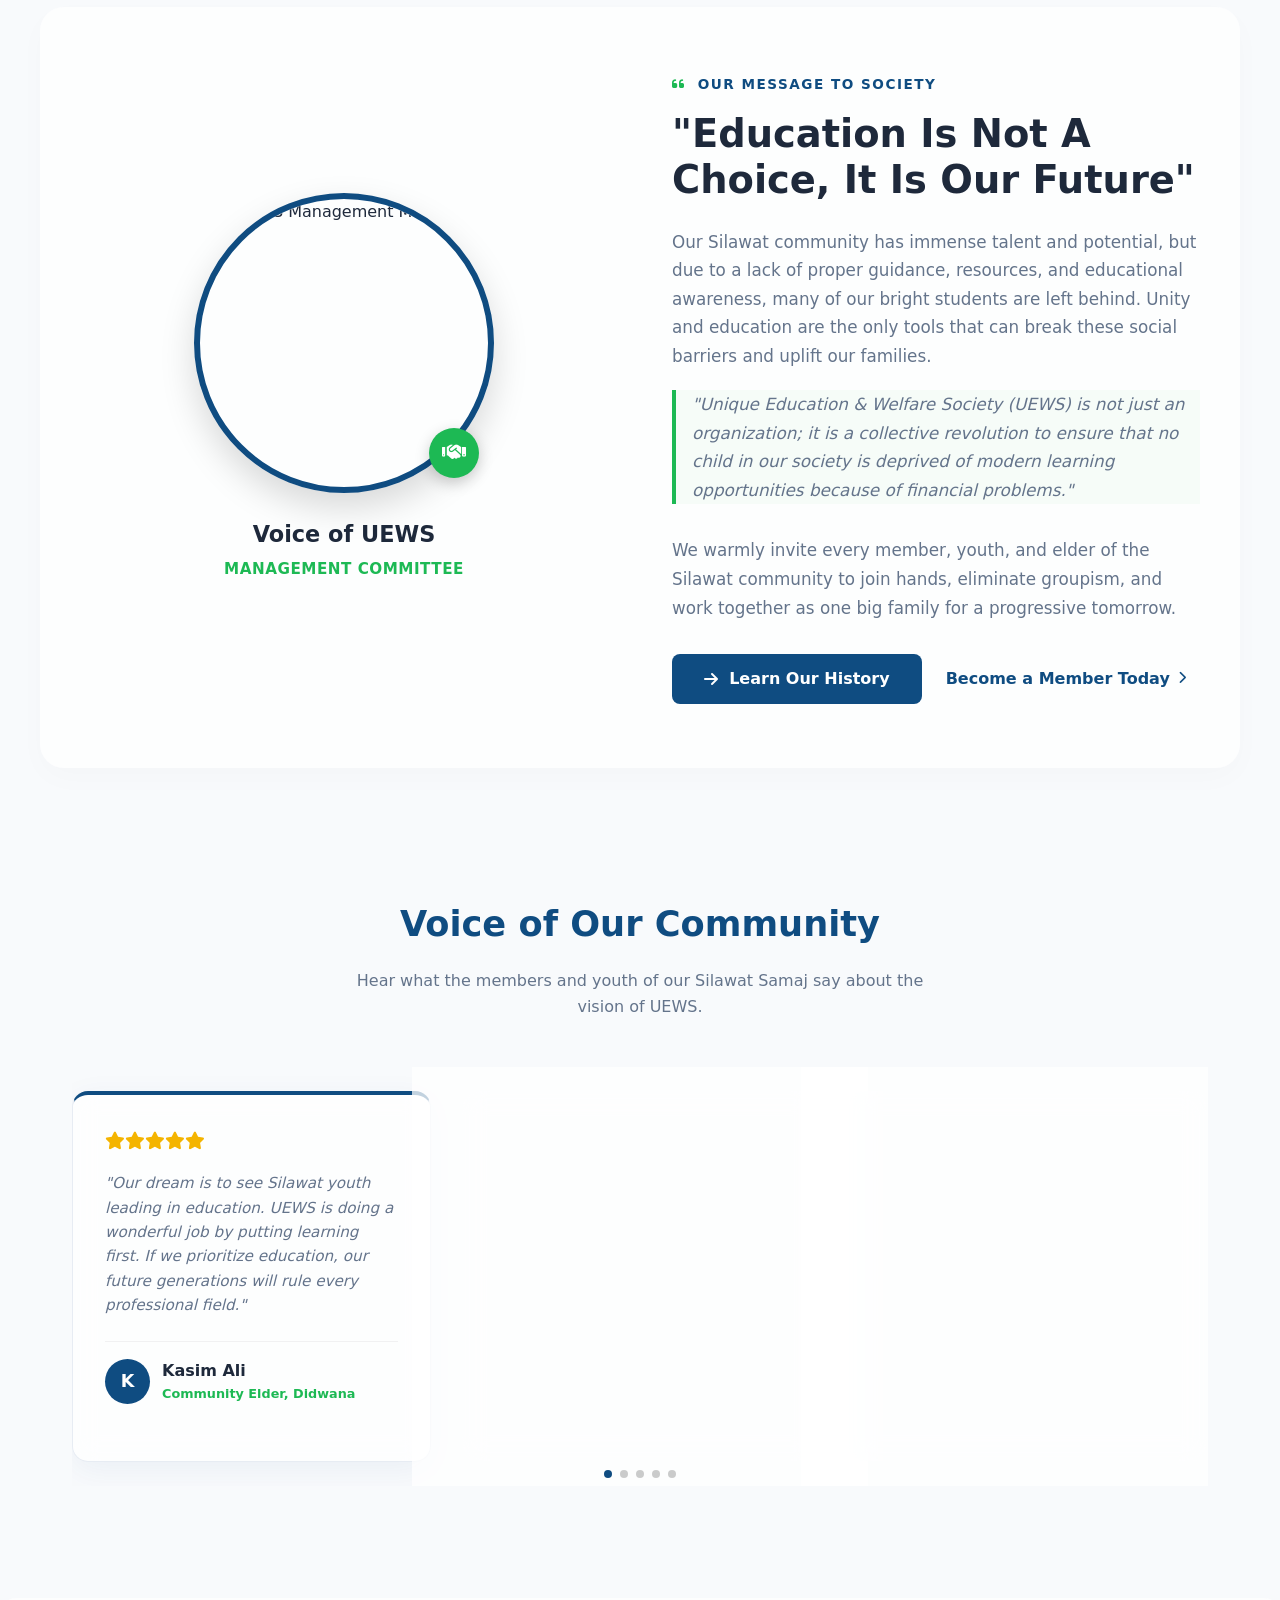
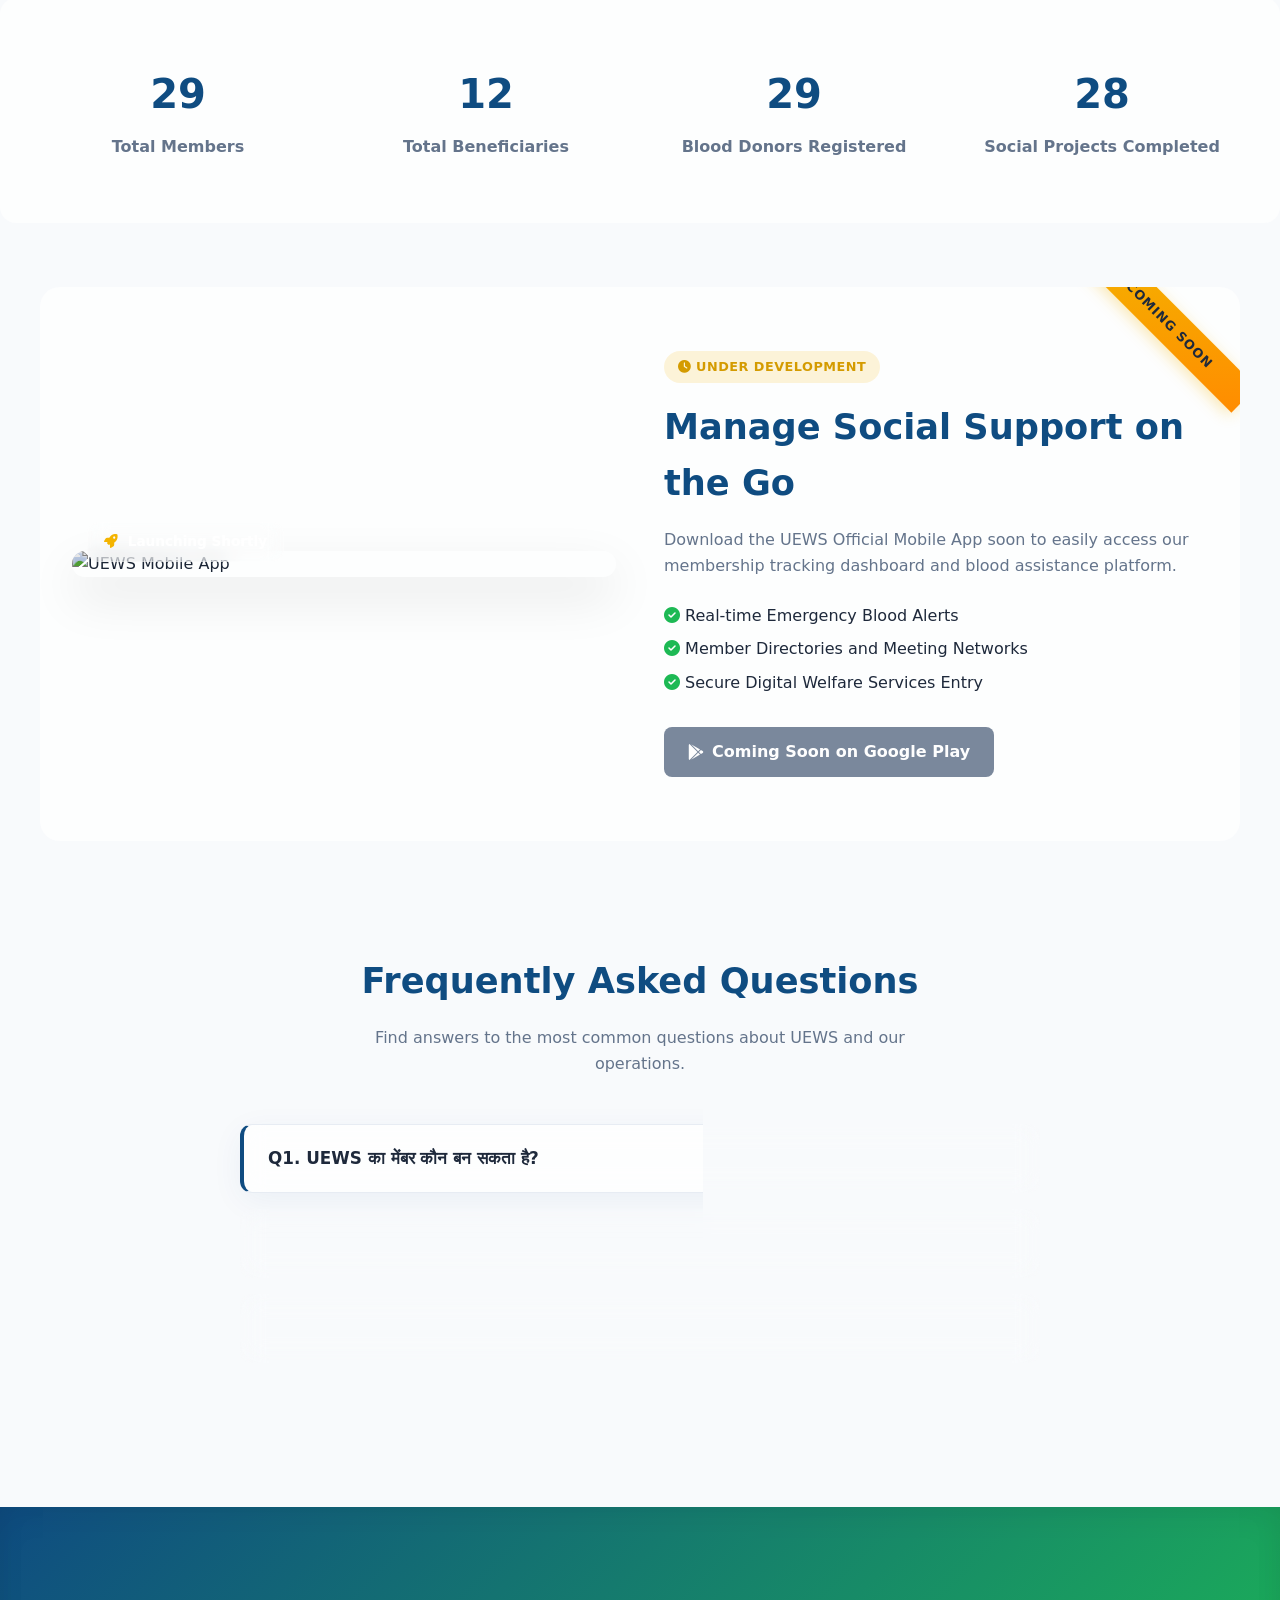
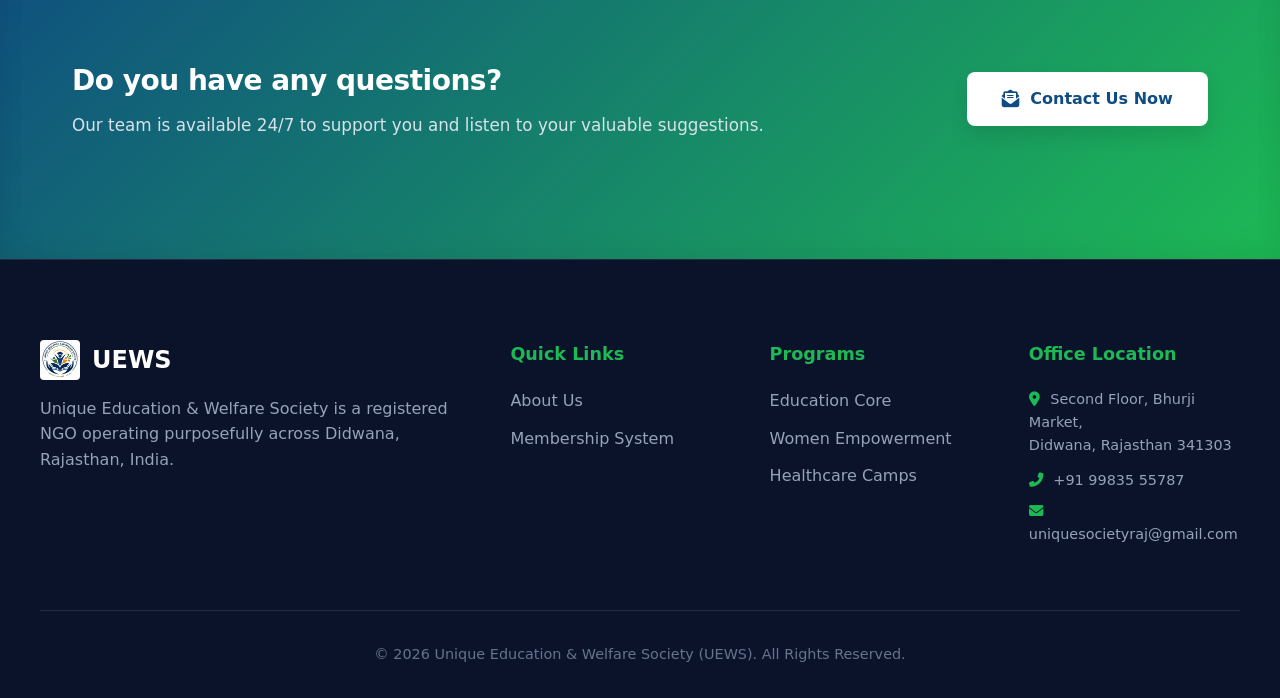
==== commit 0b7fbe1a: "update form" ====
--- a/index.html
+++ b/index.html
@@ -97,7 +97,7 @@
                         <img src="https://i.pinimg.com/736x/a6/af/16/a6af1664b3f3fd9b85070bfa97f7936a.jpg" alt="Silawat Youth 1">
                     </div>
                     <div class="capsule-card img-short">
-                        <img src="https://i.pinimg.com/736x/bf/f2/16/bff21665f72e434d5e3a4c985b6c11ee.jpg" alt="Silawat Youth 2">
+                        <img src="https://i.pinimg.com/736x/a5/48/d3/a548d33dd8fb2c2154887af921a7e01b.jpg" alt="Silawat Youth 2">
                     </div>
                 </div>
                 
@@ -106,7 +106,7 @@
                         <img src="https://i.pinimg.com/736x/01/8f/f6/018ff62fe0cc7c48ed818aef9ecc2e6a.jpg" alt="Silawat Student 1">
                     </div>
                     <div class="capsule-card img-tall">
-                        <img src="https://i.pinimg.com/736x/11/e5/e6/11e5e6402a18cedc94d2fdabc4be649e.jpg" alt="Silawat Student 2">
+                        <img src="https://i.pinimg.com/736x/e9/92/ff/e992fff788220eb6acc521961589646b.jpg" alt="Silawat Student 2">
                     </div>
                 </div>
             </div>
@@ -185,7 +185,7 @@
             
             <div style="text-align: center; position: relative;">
                 <div style="position: relative; display: inline-block;">
-                    <img src="https://i.pinimg.com/736x/bf/f2/16/bff21665f72e434d5e3a4c985b6c11ee.jpg" alt="UEWS Management Message" style="width: 300px; height: 300px; border-radius: 50%; object-fit: cover; border: 6px solid var(--primary); box-shadow: 0 15px 35px rgba(0,0,0,0.15);">
+                    <img src="https://i.pinimg.com/736x/6f/9c/54/6f9c54aac7ac2581e7302460228bebc4.jpg" alt="UEWS Management Message" style="width: 300px; height: 300px; border-radius: 50%; object-fit: cover; border: 6px solid var(--primary); box-shadow: 0 15px 35px rgba(0,0,0,0.15);">
                     <div style="position: absolute; bottom: 15px; right: 15px; background: var(--secondary); color: #fff; width: 50px; height: 50px; border-radius: 50%; display: flex; align-items: center; justify-content: center; font-size: 1.2rem; box-shadow: 0 5px 15px rgba(0,0,0,0.2);">
                         <i class="fas fa-handshake"></i>
                     </div>
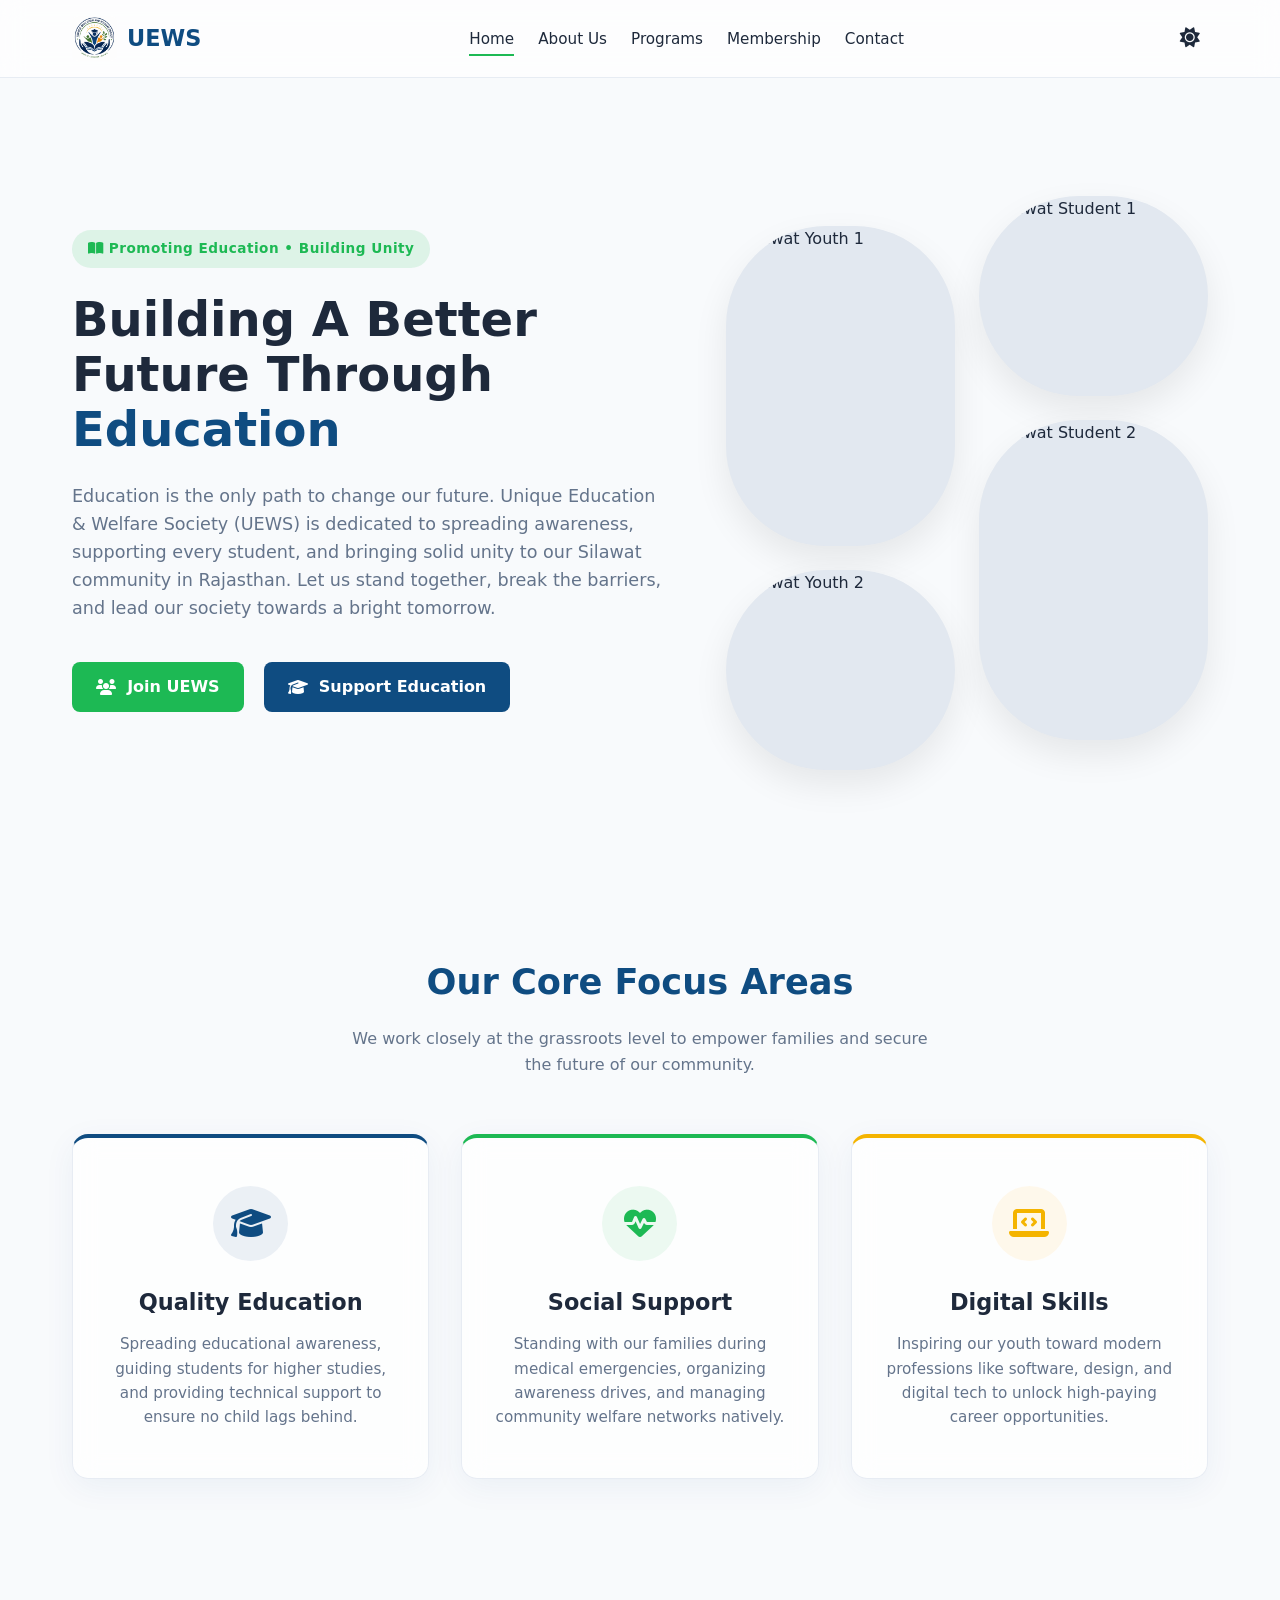
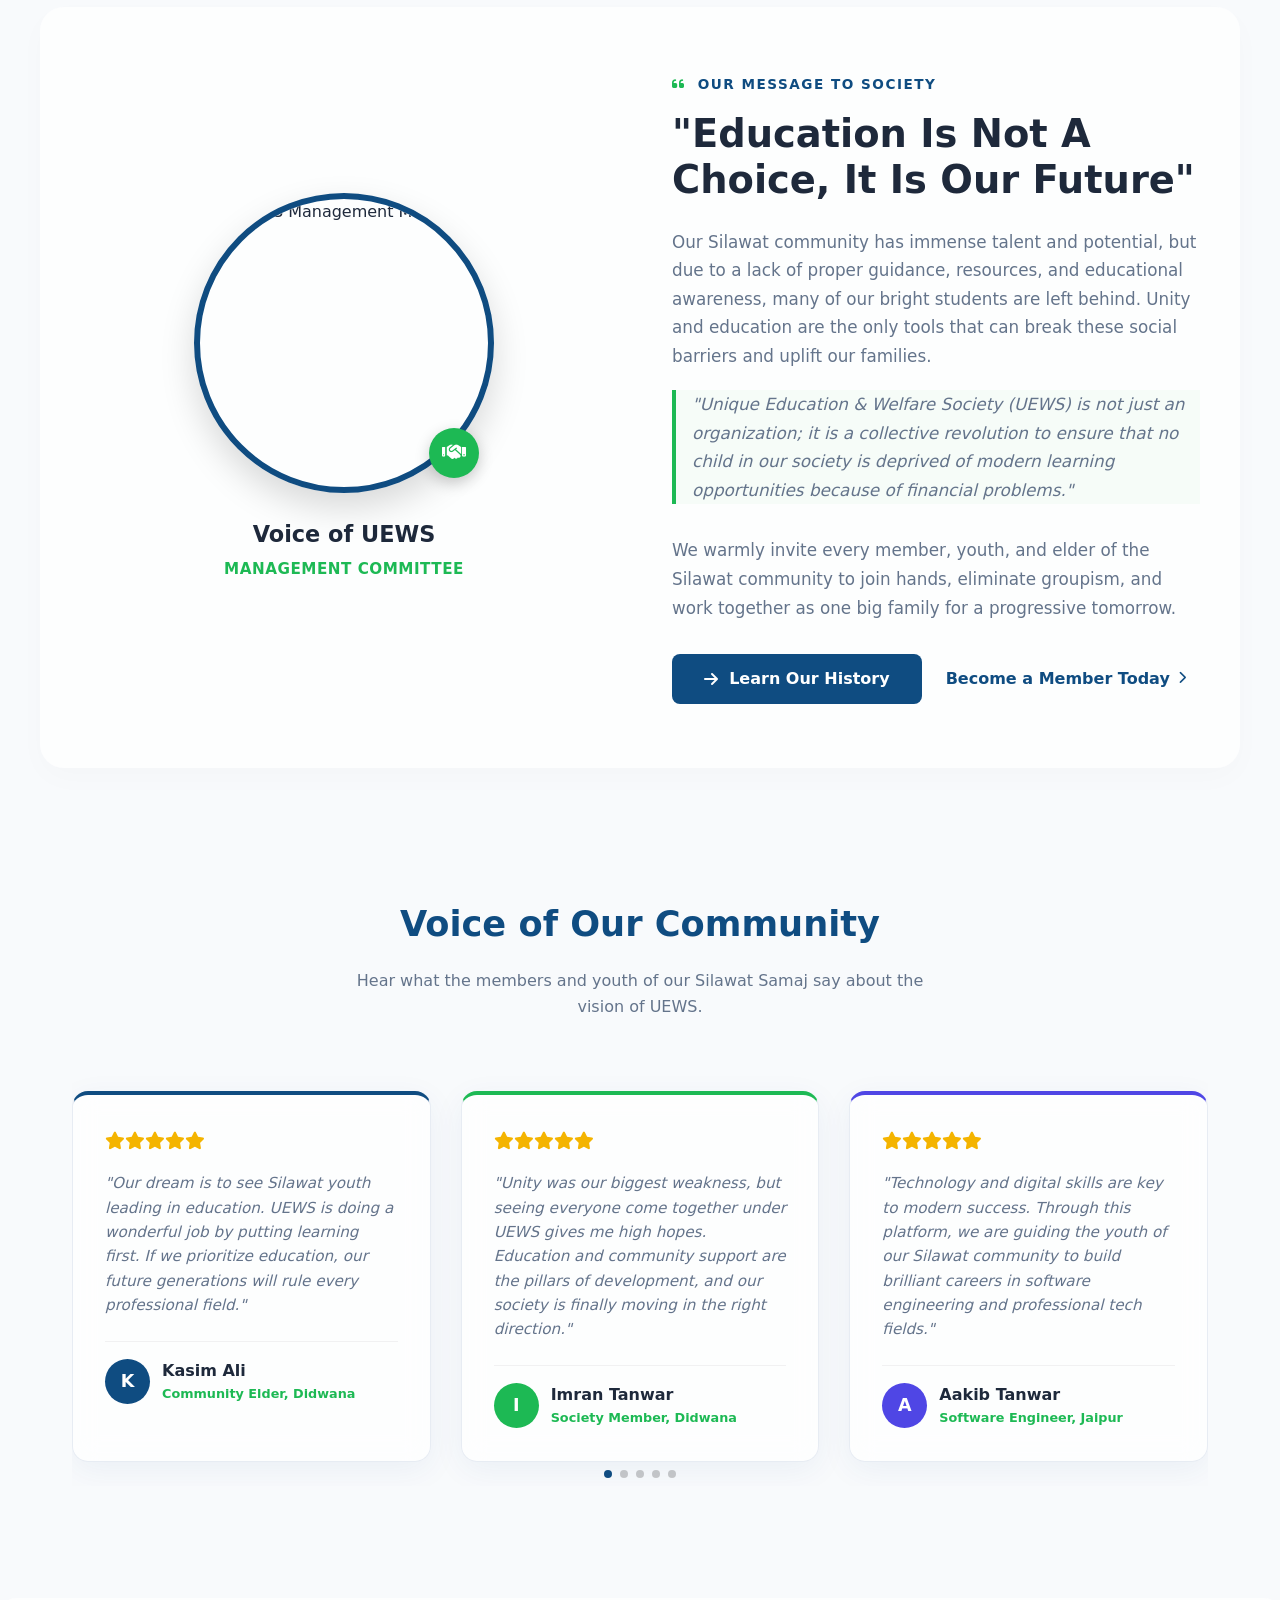
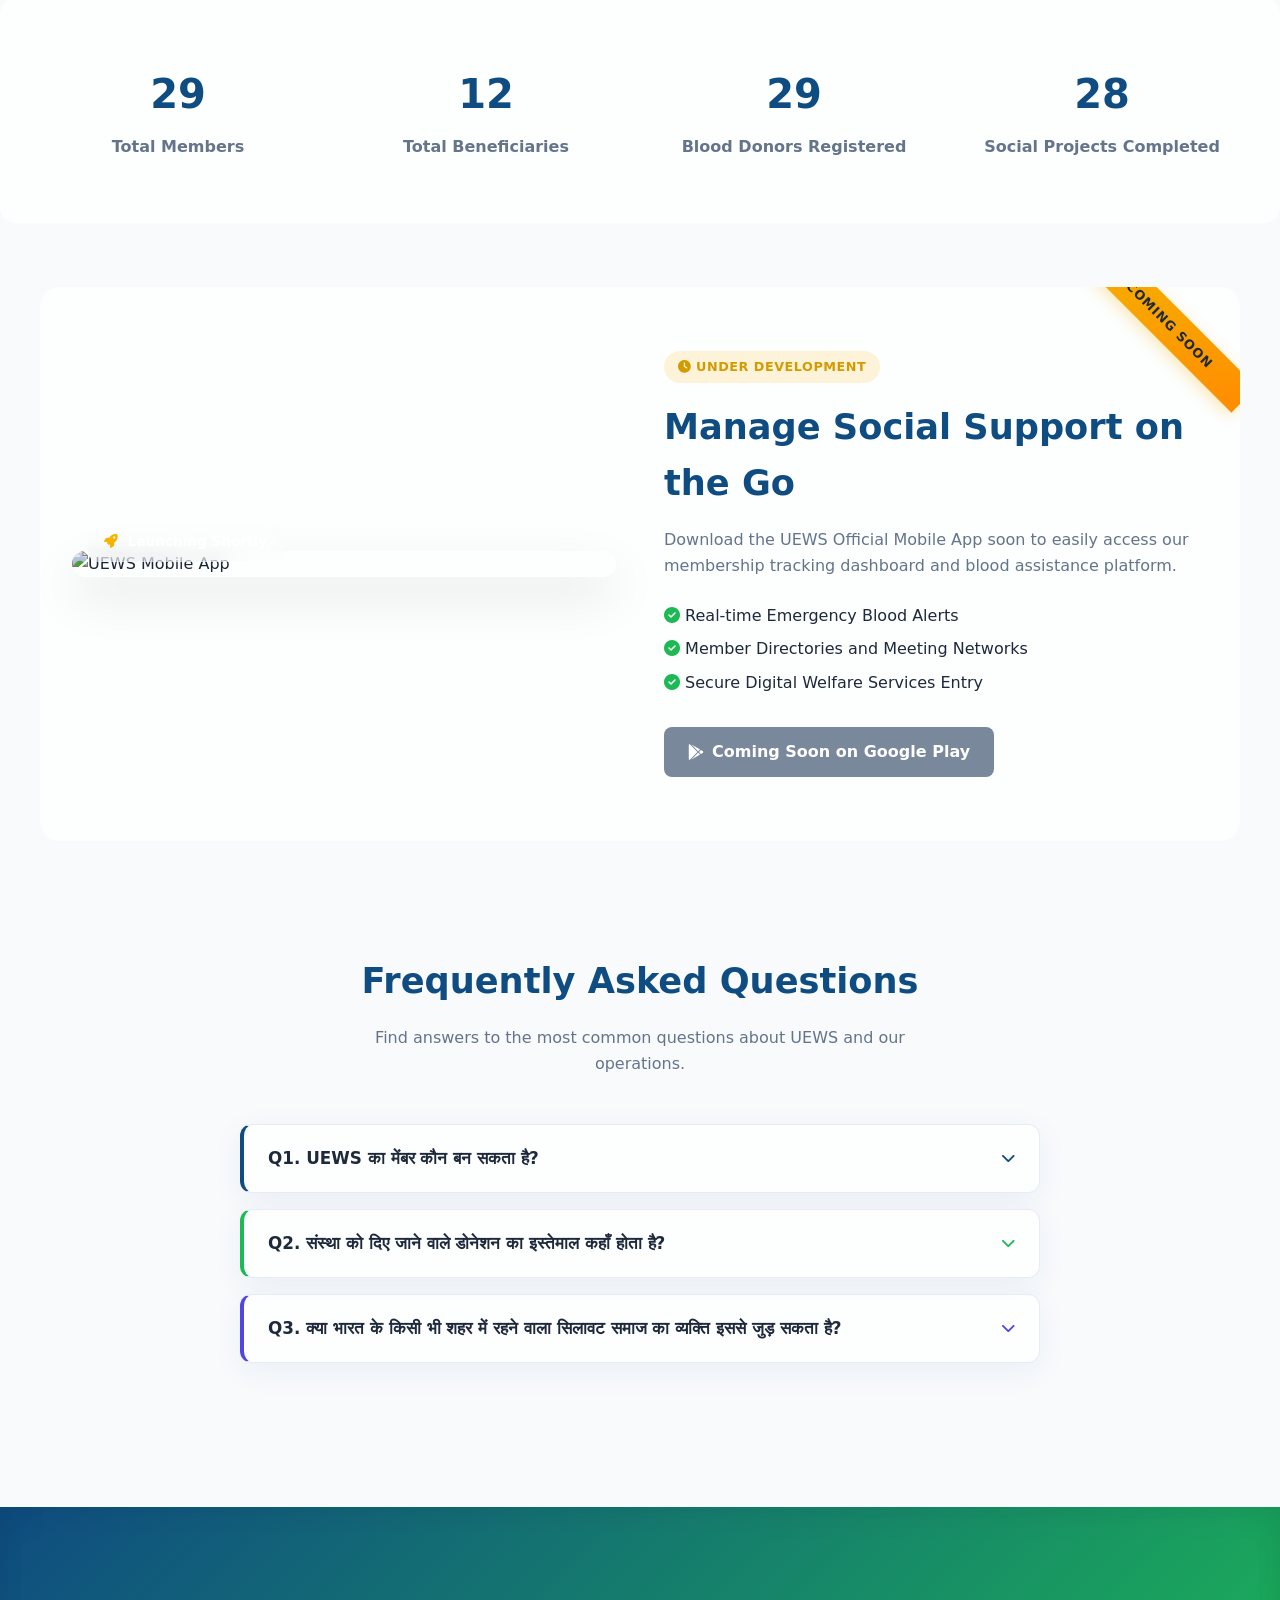
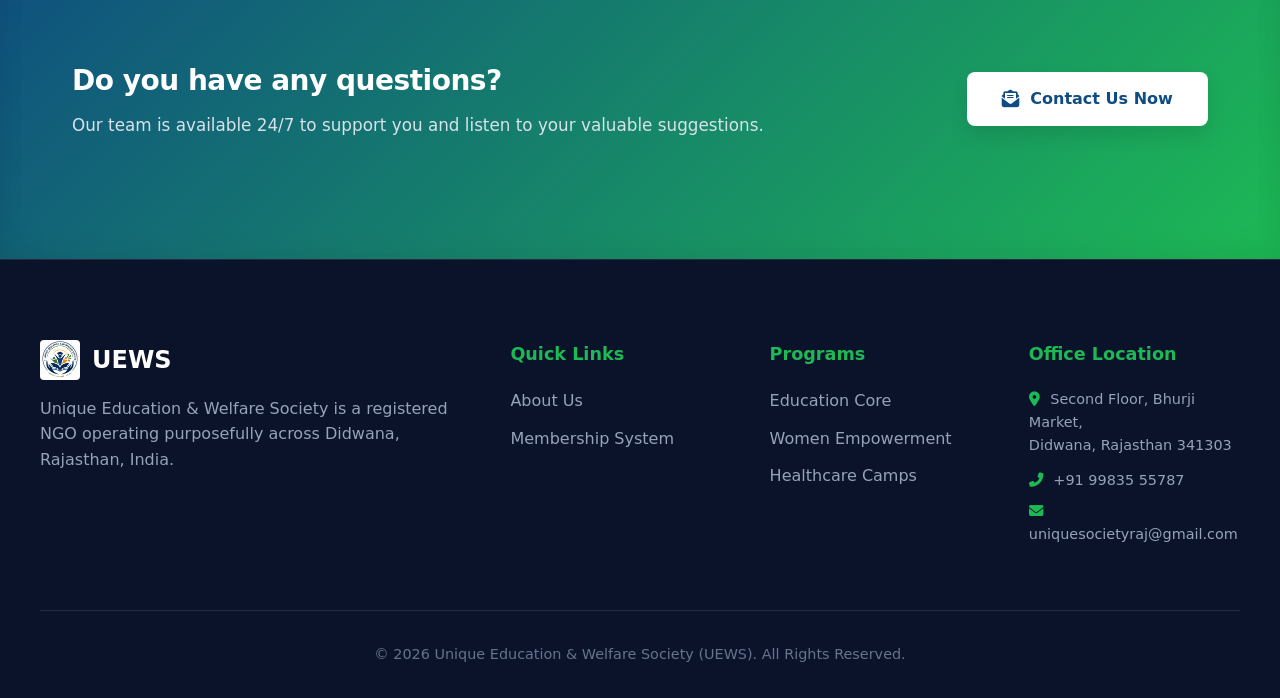
==== commit 695e7fae: "update form" ====
--- a/index.html
+++ b/index.html
@@ -82,7 +82,7 @@
             
             <div class="hero-left-text">
                 <span class="hero-mini-tag"><i class="fas fa-book-open"></i> Promoting Education • Building Unity</span>
-                <h1 class="hero-main-title">Empowering <span>Silawat Community</span> Through The Power Of Education</h1>
+<h1 class="hero-main-title">Building A Better Future Through <span>Education</span></h1>
                 <p class="hero-desc-p">Education is the only path to change our future. Unique Education & Welfare Society (UEWS) is dedicated to spreading awareness, supporting every student, and bringing solid unity to our Silawat community in Rajasthan. Let us stand together, break the barriers, and lead our society towards a bright tomorrow.</p>
                 
                 <div class="hero-action-buttons">
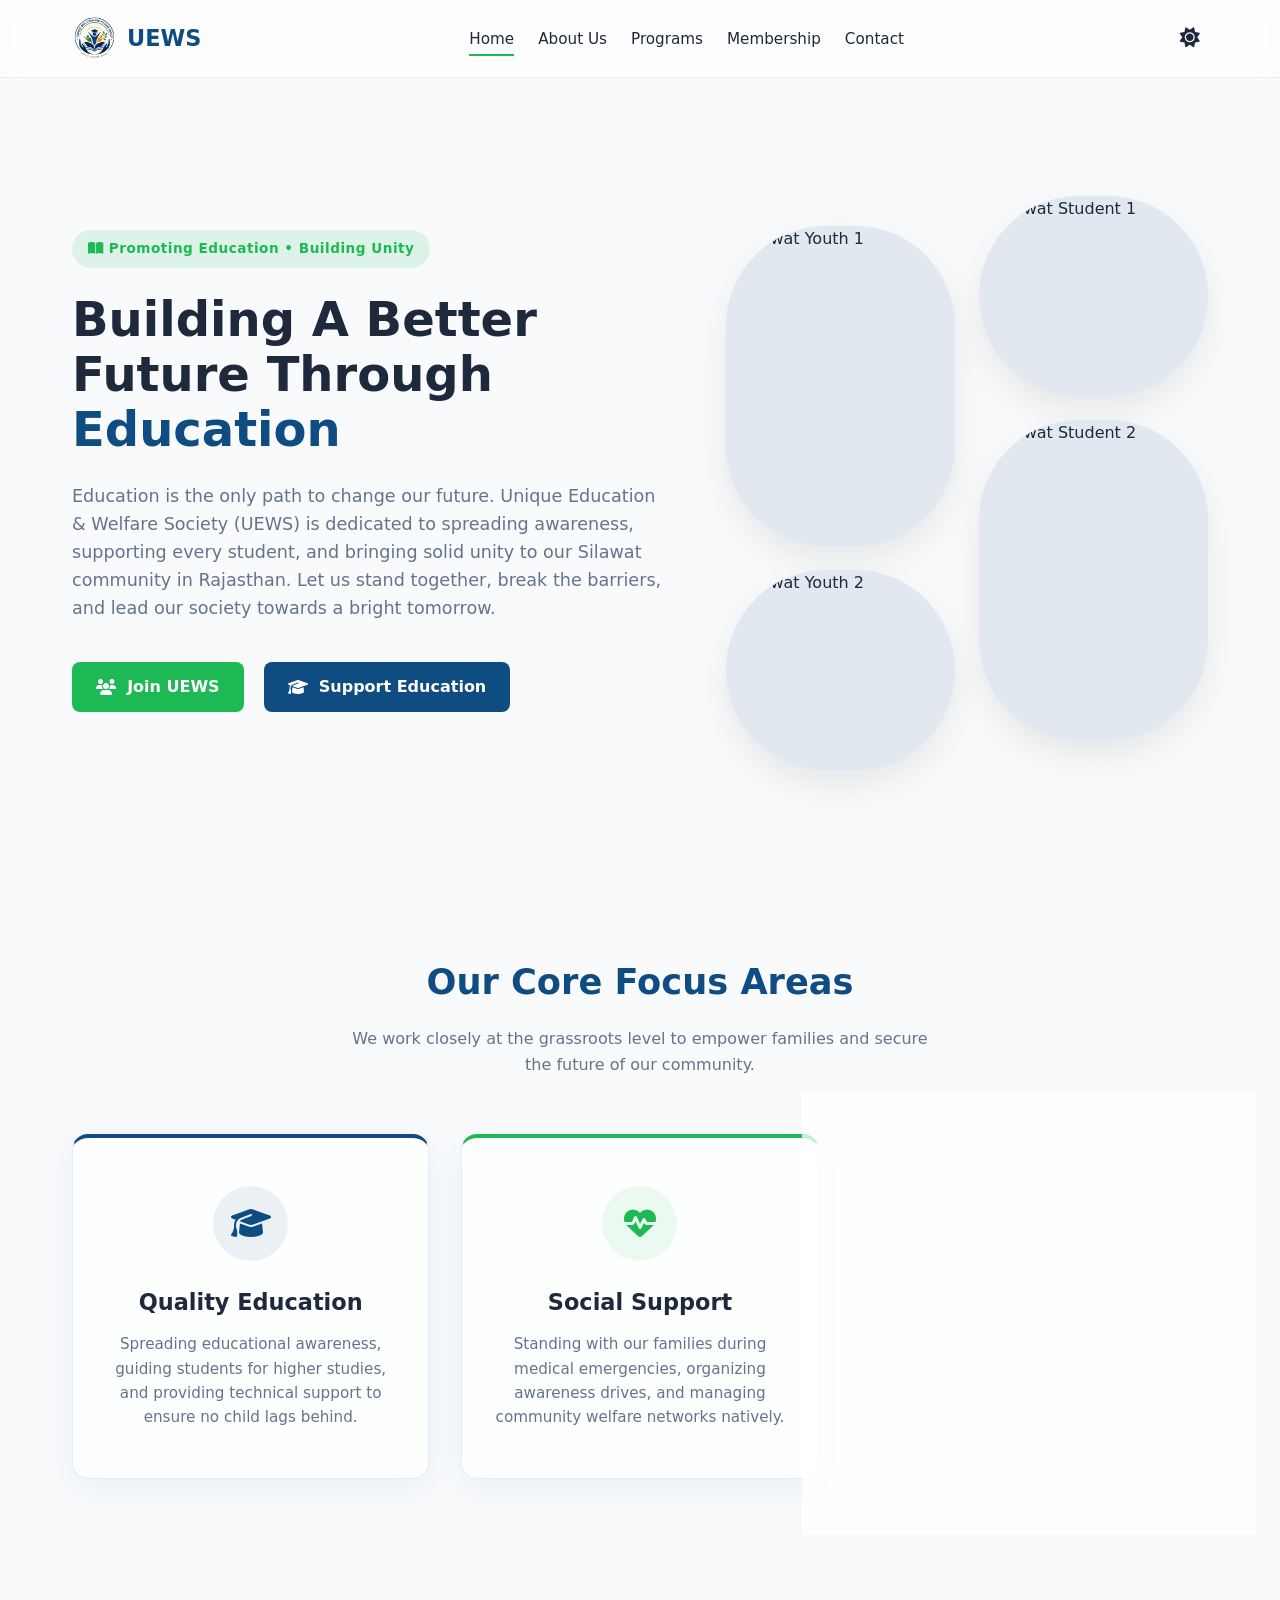
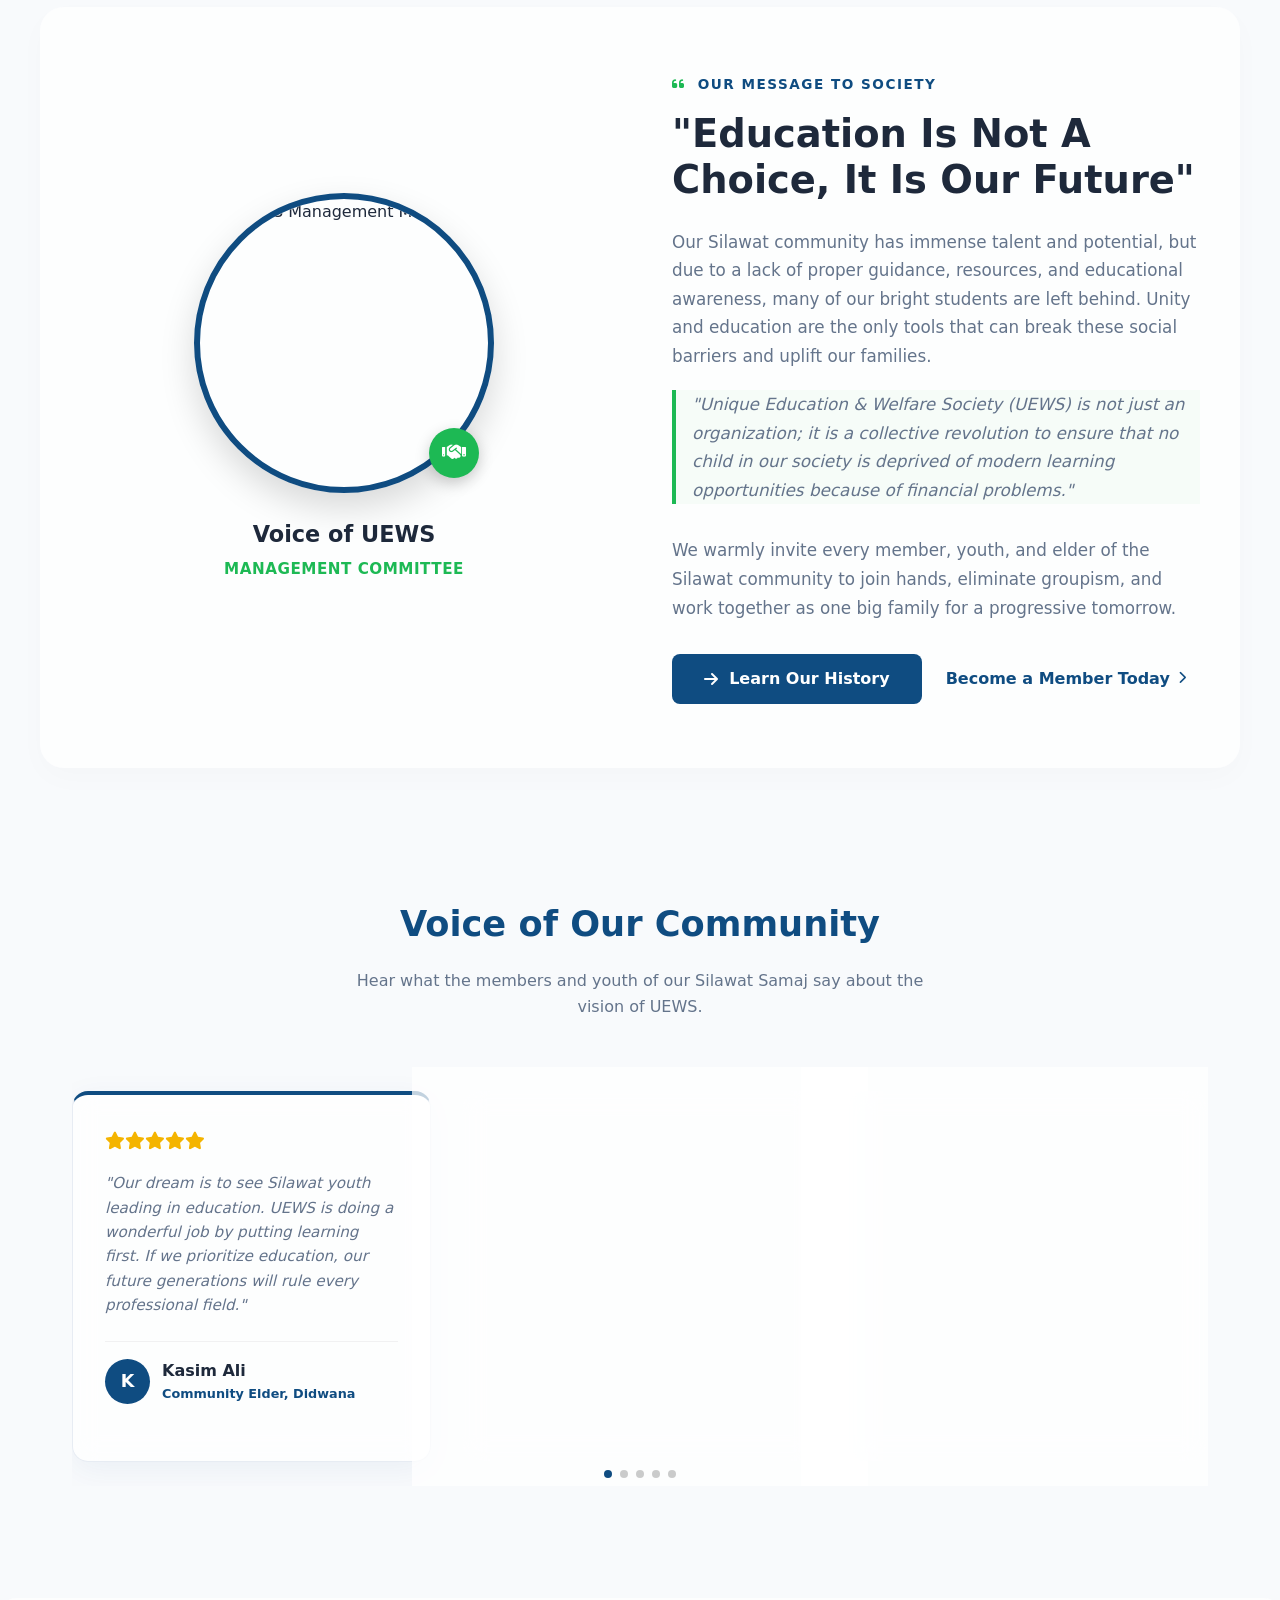
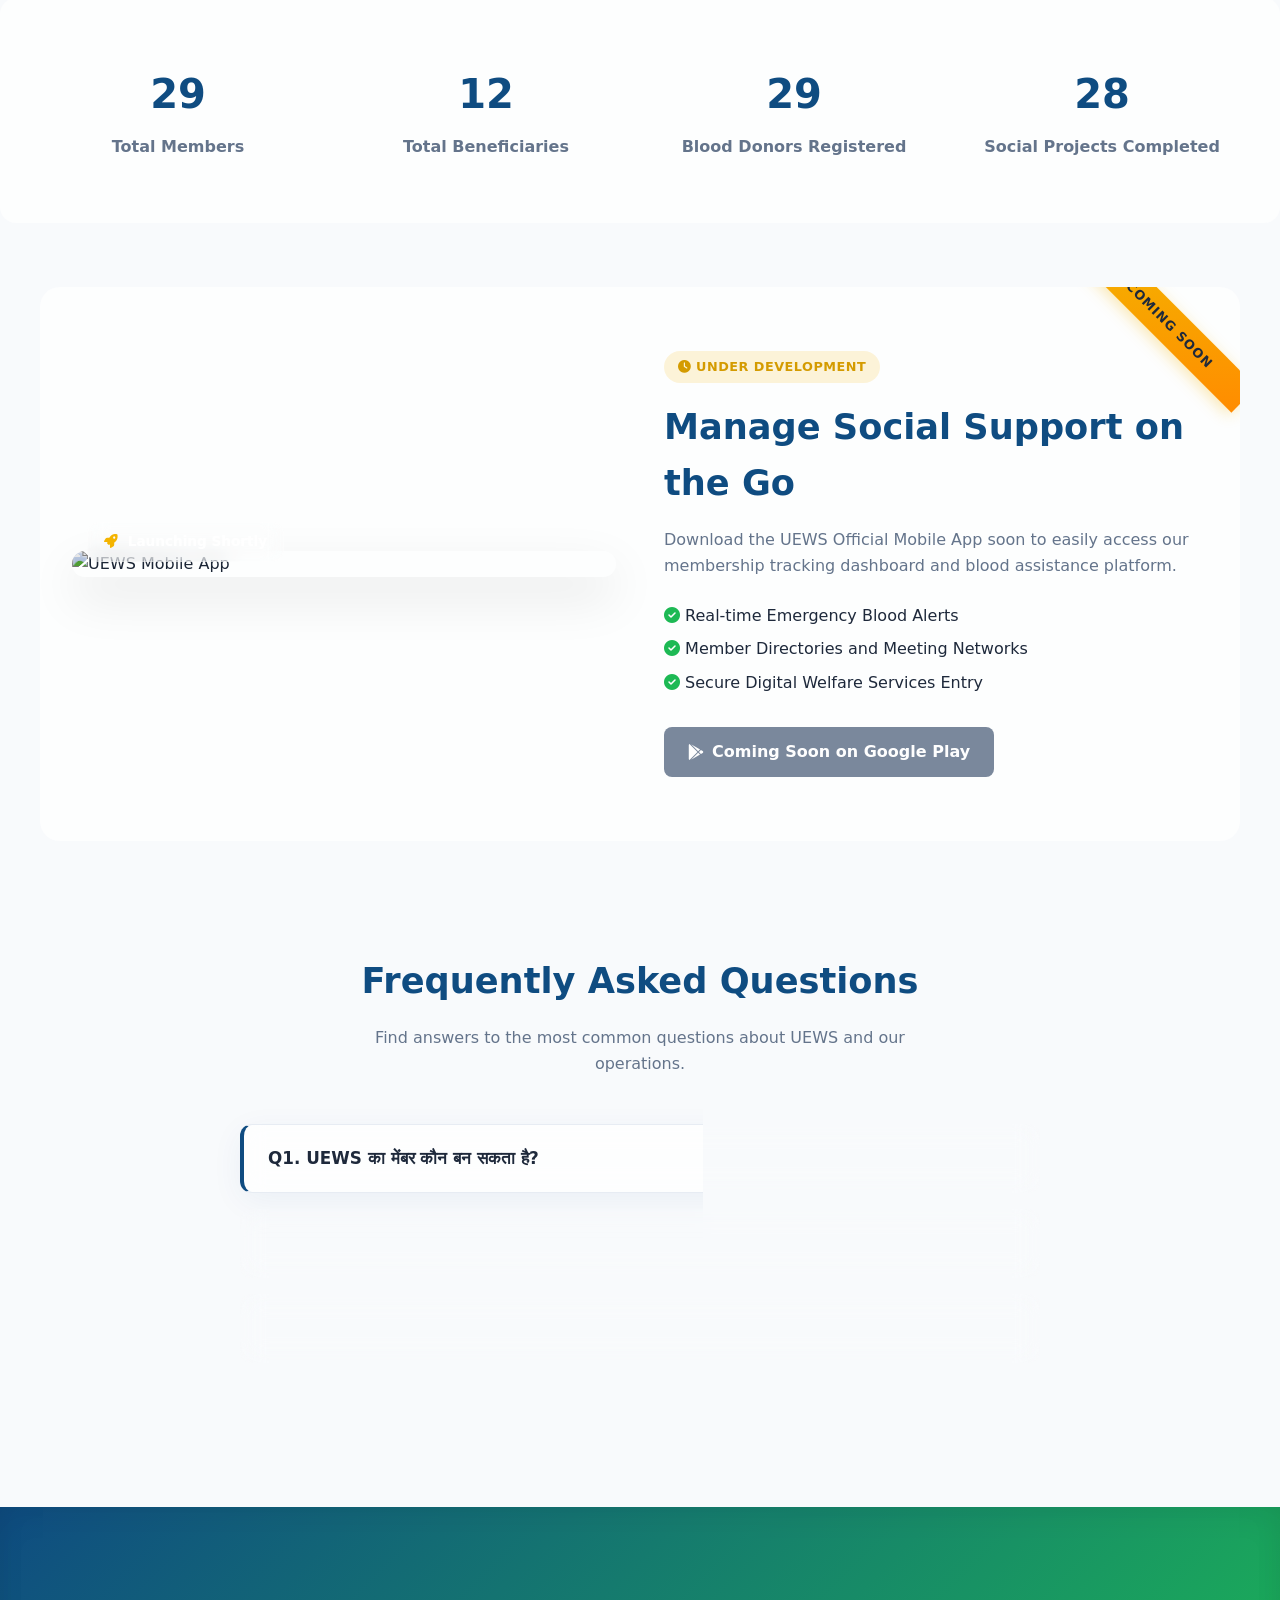
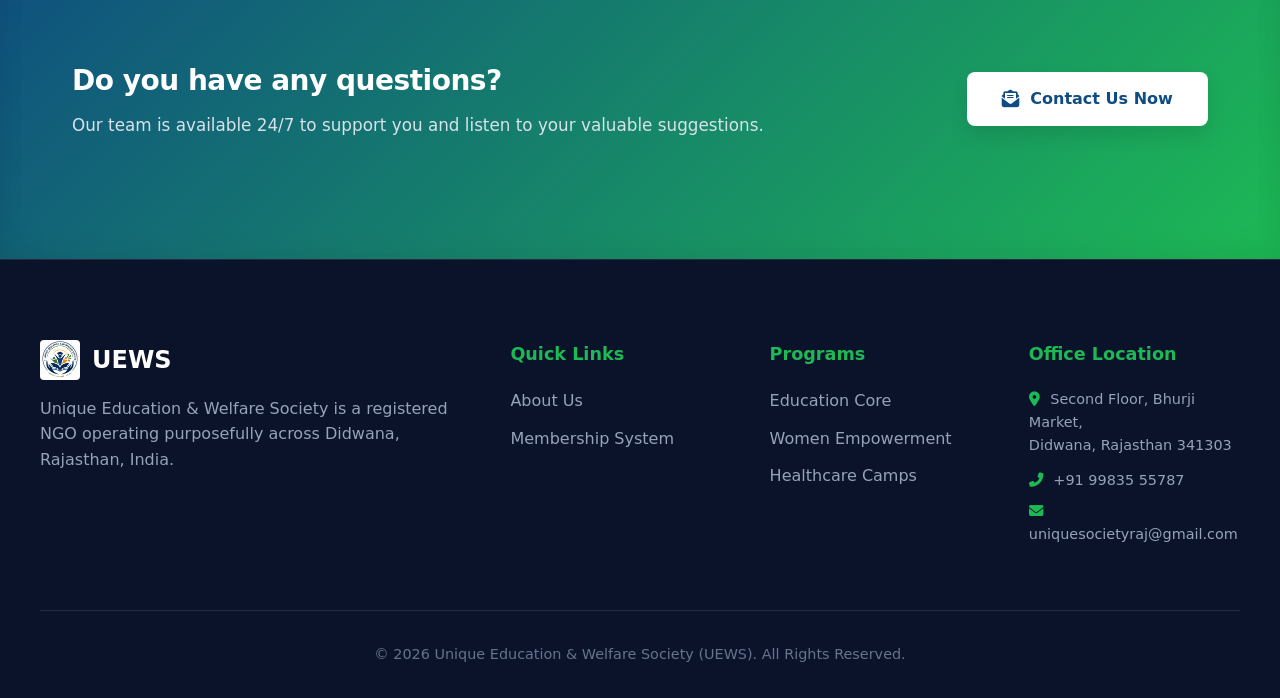
==== commit fa4f6680: "update form" ====
--- a/index.html
+++ b/index.html
@@ -246,7 +246,7 @@
                         <div class="swiper-avatar" style="background: var(--primary);">K</div>
                         <div>
                             <h5 style="margin:0; font-size:1rem;">Kasim Ali</h5>
-                            <p class="swiper-role">Community Elder, Didwana</p>
+                            <p class="swiper-role" style="color:  var(--primary);">Community Elder, Didwana</p>
                         </div>
                     </div>
                 </div>
@@ -262,7 +262,7 @@
                         <div class="swiper-avatar" style="background: var(--secondary);">I</div>
                         <div>
                             <h5 style="margin:0; font-size:1rem;">Imran Tanwar</h5>
-                            <p class="swiper-role">Society Member, Didwana</p>
+                            <p class="swiper-role"style="color: var(--secondary);">Society Member, Didwana</p>
                         </div>
                     </div>
                 </div>
@@ -278,7 +278,7 @@
                         <div class="swiper-avatar" style="background: #4f46e5;">A</div>
                         <div>
                             <h5 style="margin:0; font-size:1rem;">Aakib Tanwar</h5>
-                            <p class="swiper-role">Software Engineer, Jaipur</p>
+                            <p class="swiper-role" style="color: #4f46e5">Software Engineer, Jaipur</p>
                         </div>
                     </div>
                 </div>
@@ -294,7 +294,7 @@
                         <div class="swiper-avatar" style="background: #06b6d4;">M</div>
                         <div>
                             <h5 style="margin:0; font-size:1rem;">Miraj Ali</h5>
-                            <p class="swiper-role">Travel Consultant, Didwana</p>
+                            <p class="swiper-role" style="color: #06b6d4;">Travel Consultant, Didwana</p>
                         </div>
                     </div>
                 </div>
@@ -310,7 +310,7 @@
                         <div class="swiper-avatar" style="background: #F4B400;">M</div>
                         <div>
                             <h5 style="margin:0; font-size:1rem;">Iqbal Tanwar</h5>
-                            <p class="swiper-role">Society Member, Didwana</p>
+                            <p class="swiper-role" style="color: #F4B400">Society Member, Didwana</p>
                         </div>
                     </div>
                 </div>
--- a/style.css
+++ b/style.css
@@ -920,4 +920,13 @@
     .contact-form-container {
         padding: 2rem 1.5rem !important;
     }
+}
+
+/* 🎯 डार्क मोड में फोकस कार्ड की हेडिंग का रंग सुधारने के लिए */
+[data-theme="dark"] .focus-card h3 {
+    color: #f8fafc !important; /* यह डार्क मोड में हेडिंग को चमकदार ऑफ-व्हाइट बना देगा */
+}
+/* 🎯 डार्क मोड में FAQ के सवालों का रंग चमकाने के लिए */
+[data-theme="dark"] .faq-header h4 {
+    color: #f8fafc !important; /* यह डार्क मोड में सवालों को चमकदार ऑफ-व्हाइट बना देगा */
 }
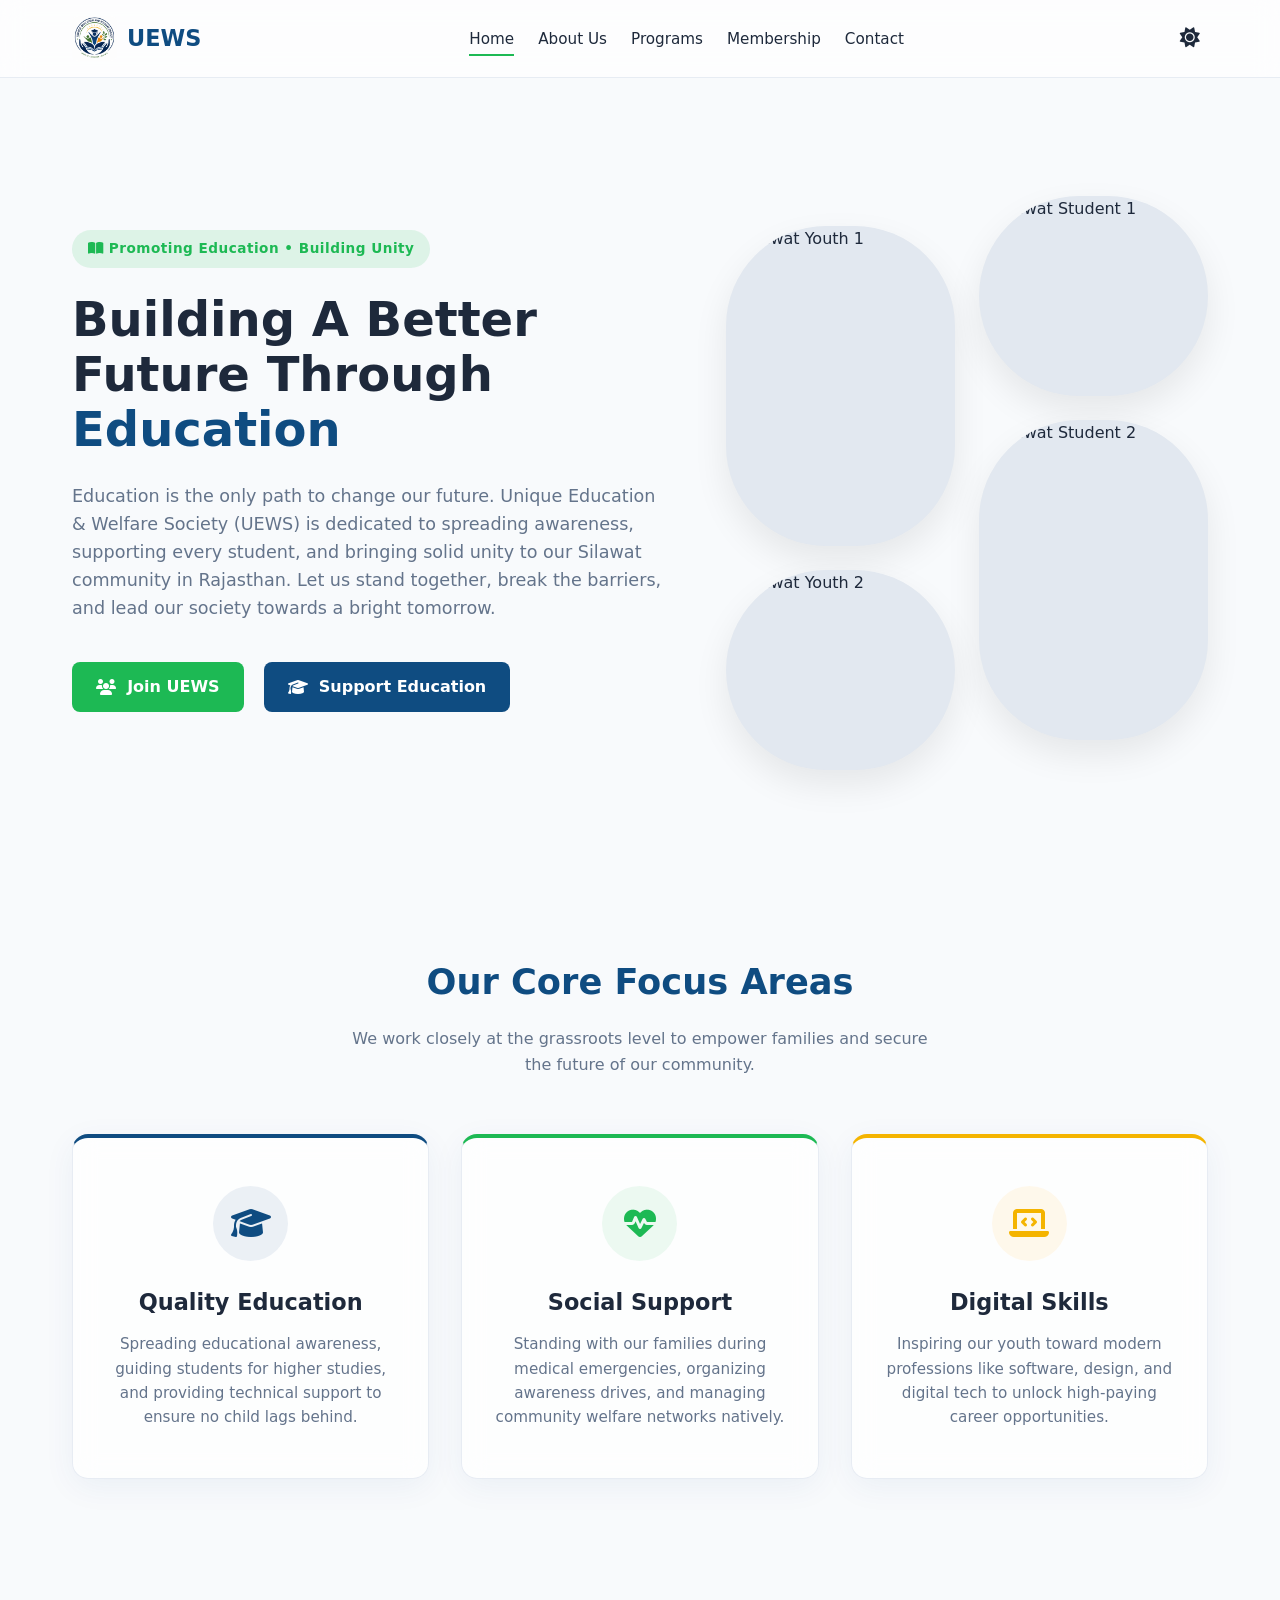
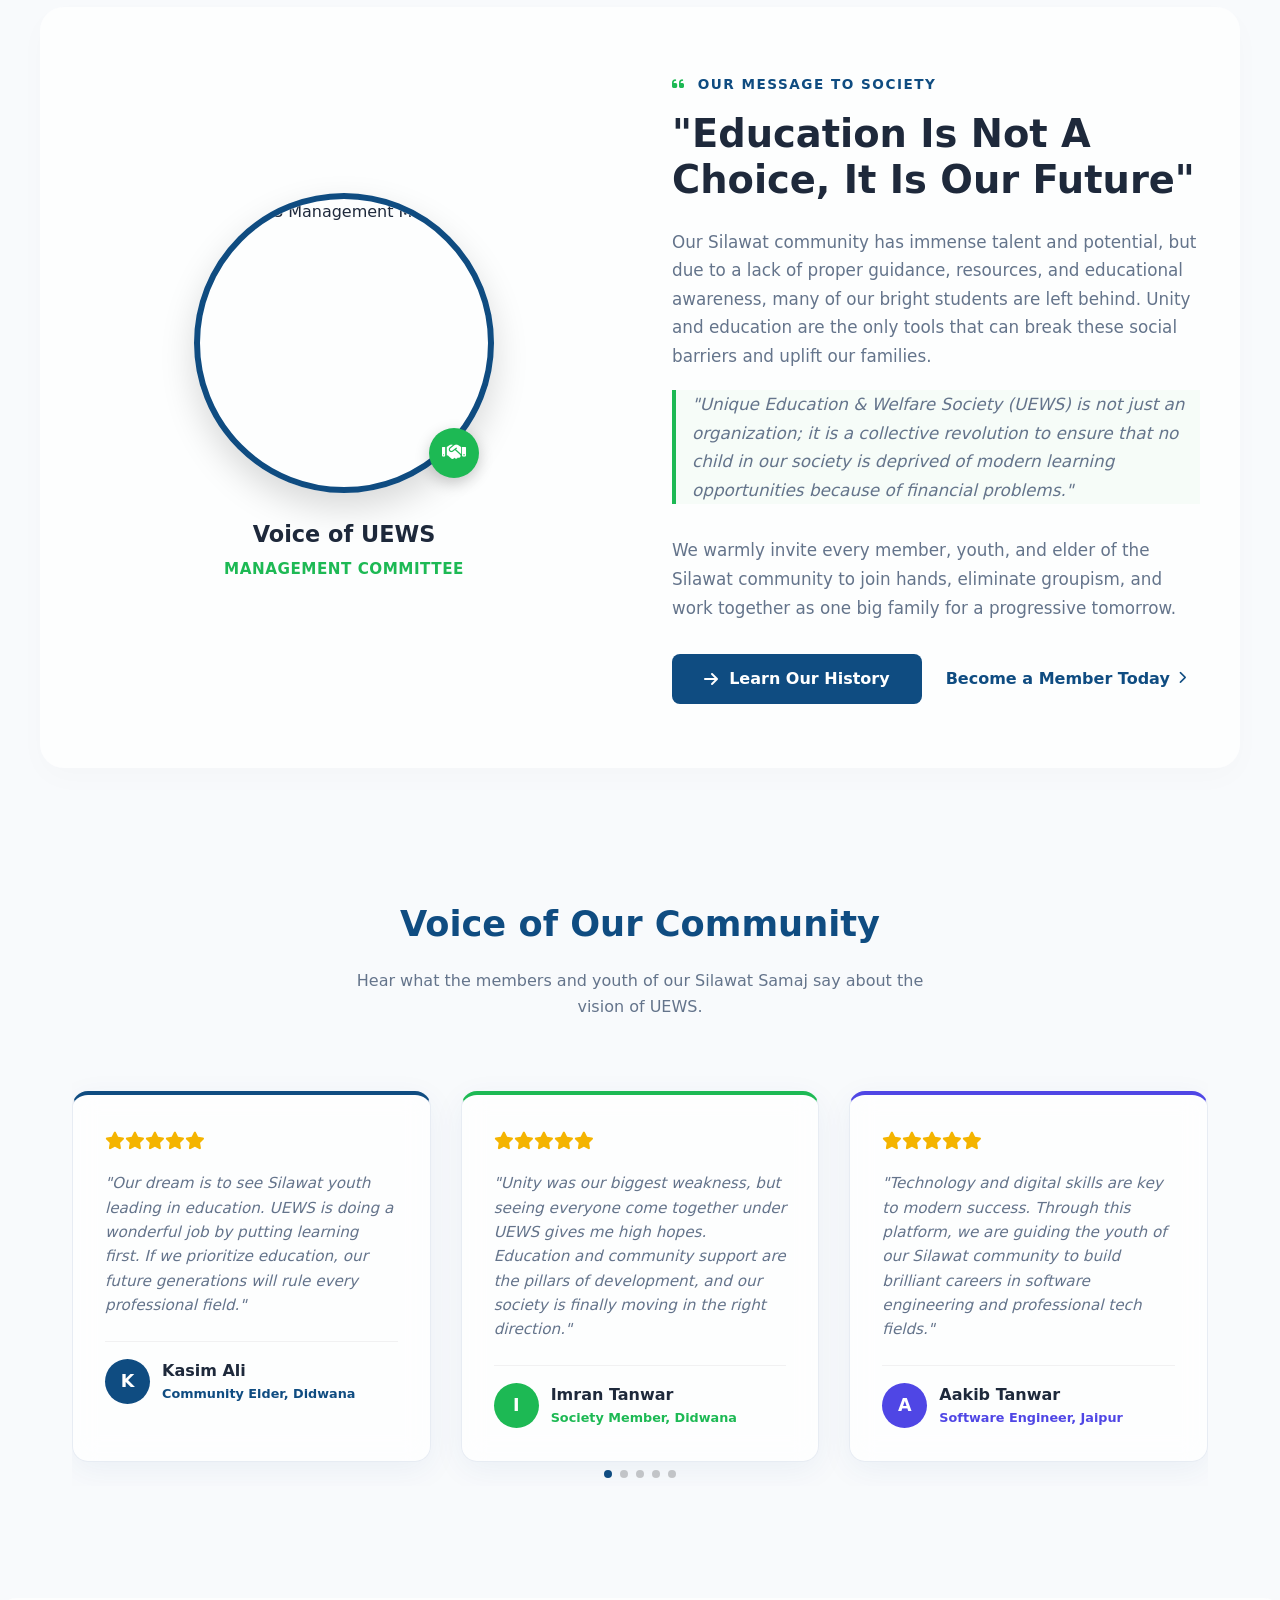
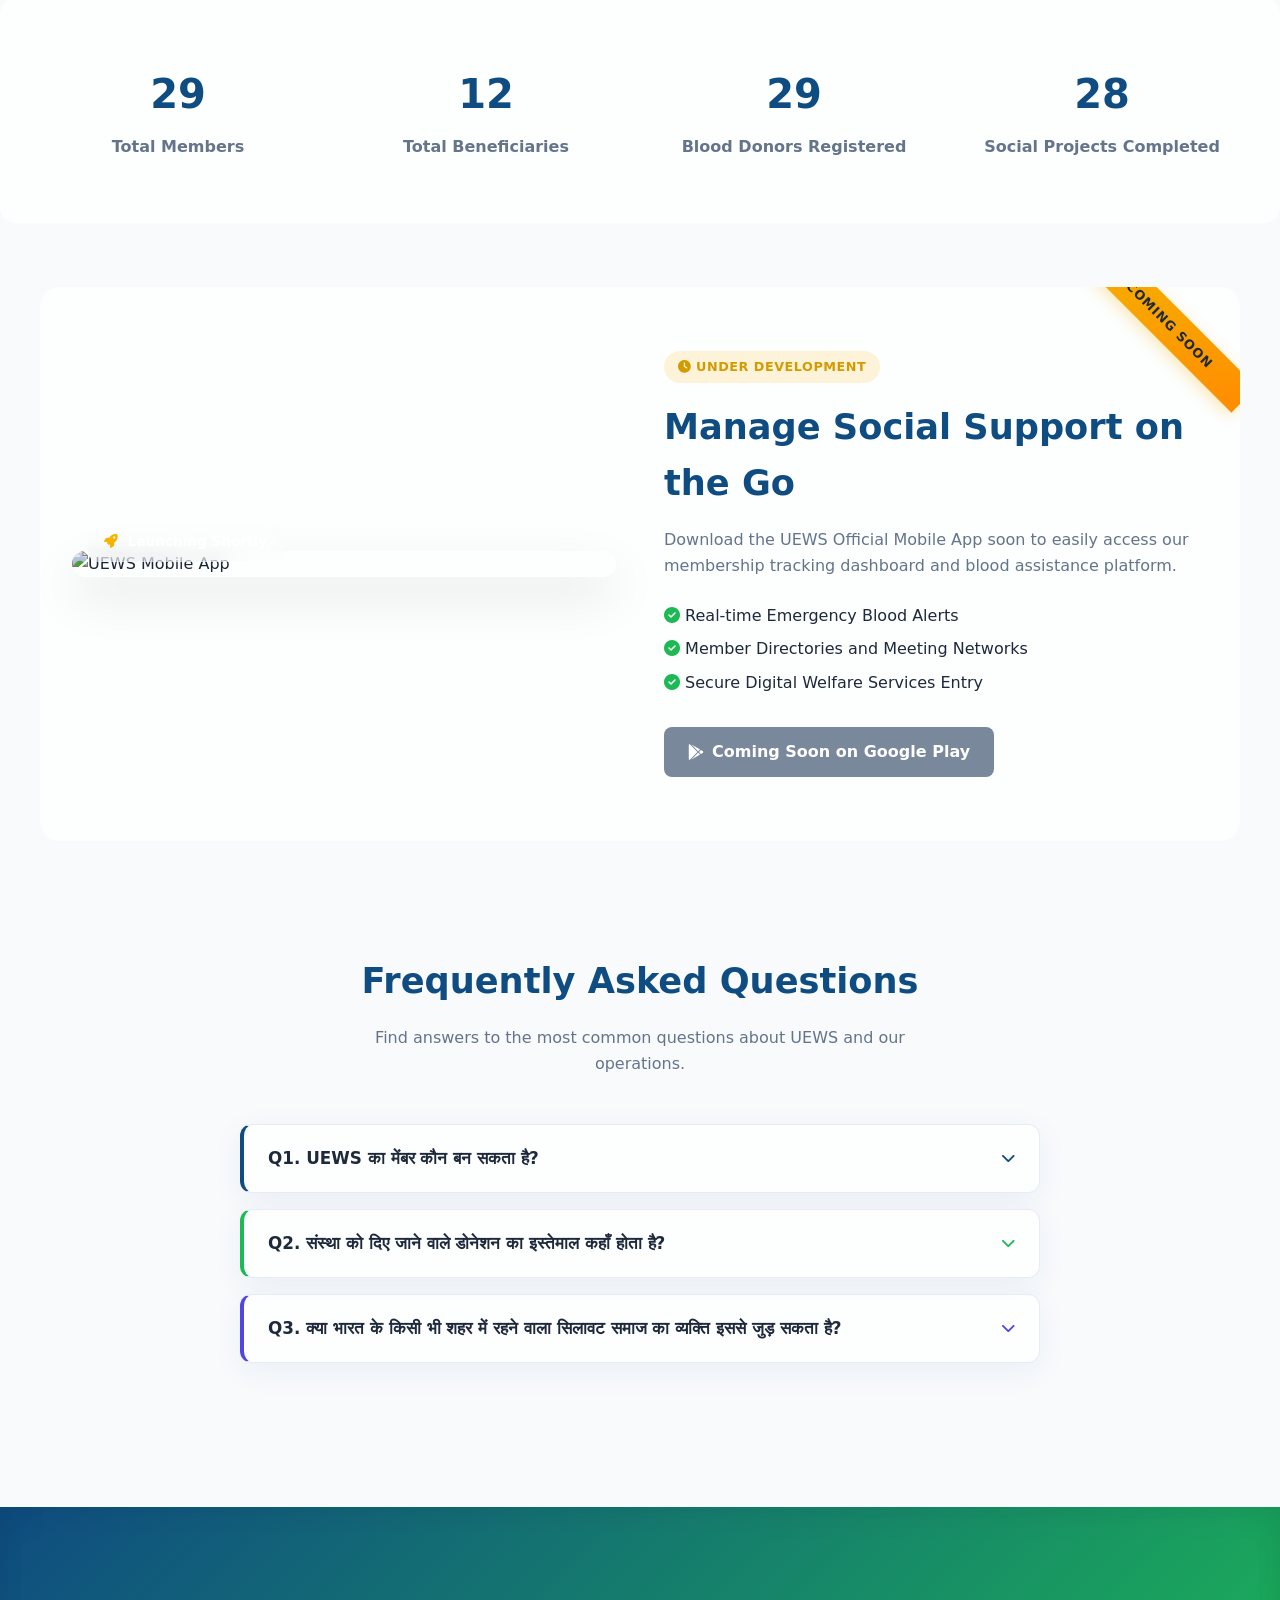
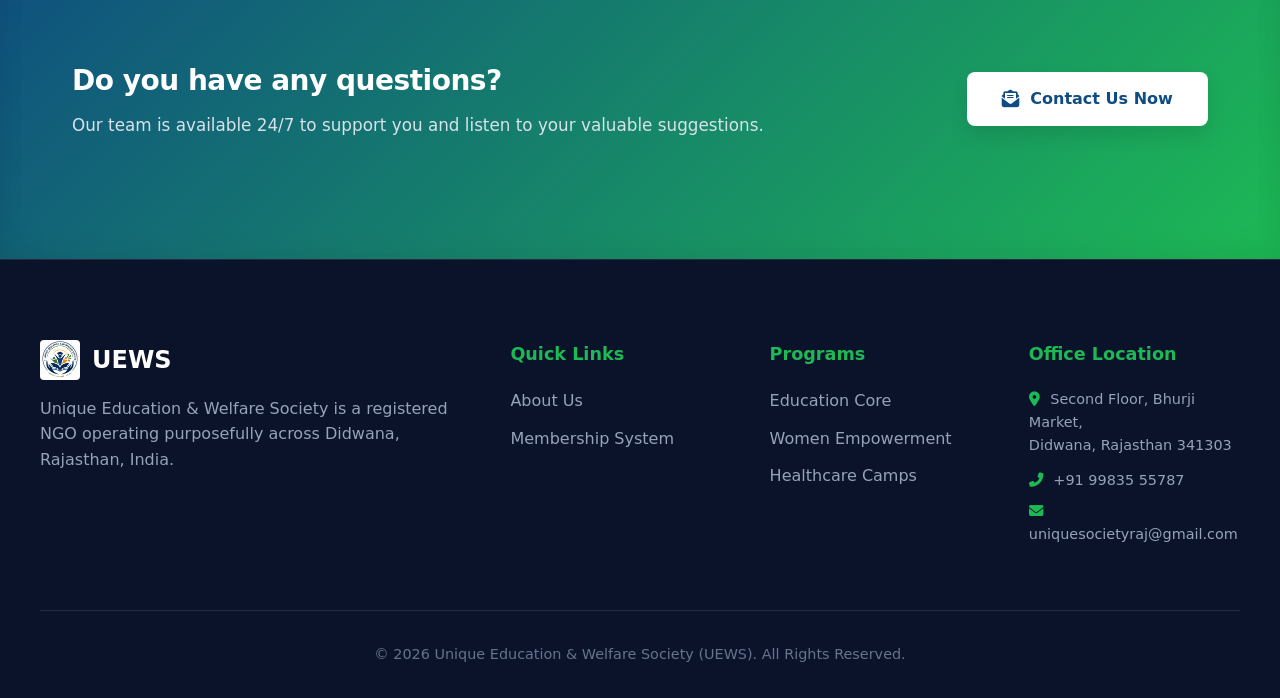
==== commit 91e8db7f: "push google analytics code" ====
--- a/index.html
+++ b/index.html
@@ -8,6 +8,15 @@
 <head>
     <meta charset="UTF-8">
     <meta name="viewport" content="width=device-width, initial-scale=1.0">
+    <!-- Google tag (gtag.js) -->
+<script async src="https://www.googletagmanager.com/gtag/js?id=G-8P75WFD43E"></script>
+<script>
+  window.dataLayer = window.dataLayer || [];
+  function gtag(){dataLayer.push(arguments);}
+  gtag('js', new Date());
+
+  gtag('config', 'G-8P75WFD43E');
+</script>
     <title>Unique Education & Welfare Society (UEWS) | NGO in Didwana, Rajasthan</title>
 <meta name="description" content="Official website of Unique Education & Welfare Society (UEWS), Didwana. Driving a grassroots educational revolution and unified social support network for the Silawat community.">
 <meta name="keywords" content="Unique Education and Welfare Society, UEWS Didwana, Silawat Samaj NGO, Silawat Samaj Website, Silawat Community, Silawat Youth Welfare, Didwana Silawat Samaj, Silawat Samaj Didwana, Silawat Welfare Organization, NGO in Didwana, NGO in Rajasthan, Education NGO Rajasthan, Social Welfare Organization, Didwana NGO, Tech Education Silawat, Unique Society Didwana, सिलावट समाज, सिलावट समाज डिडवाना, UEWS NGO">
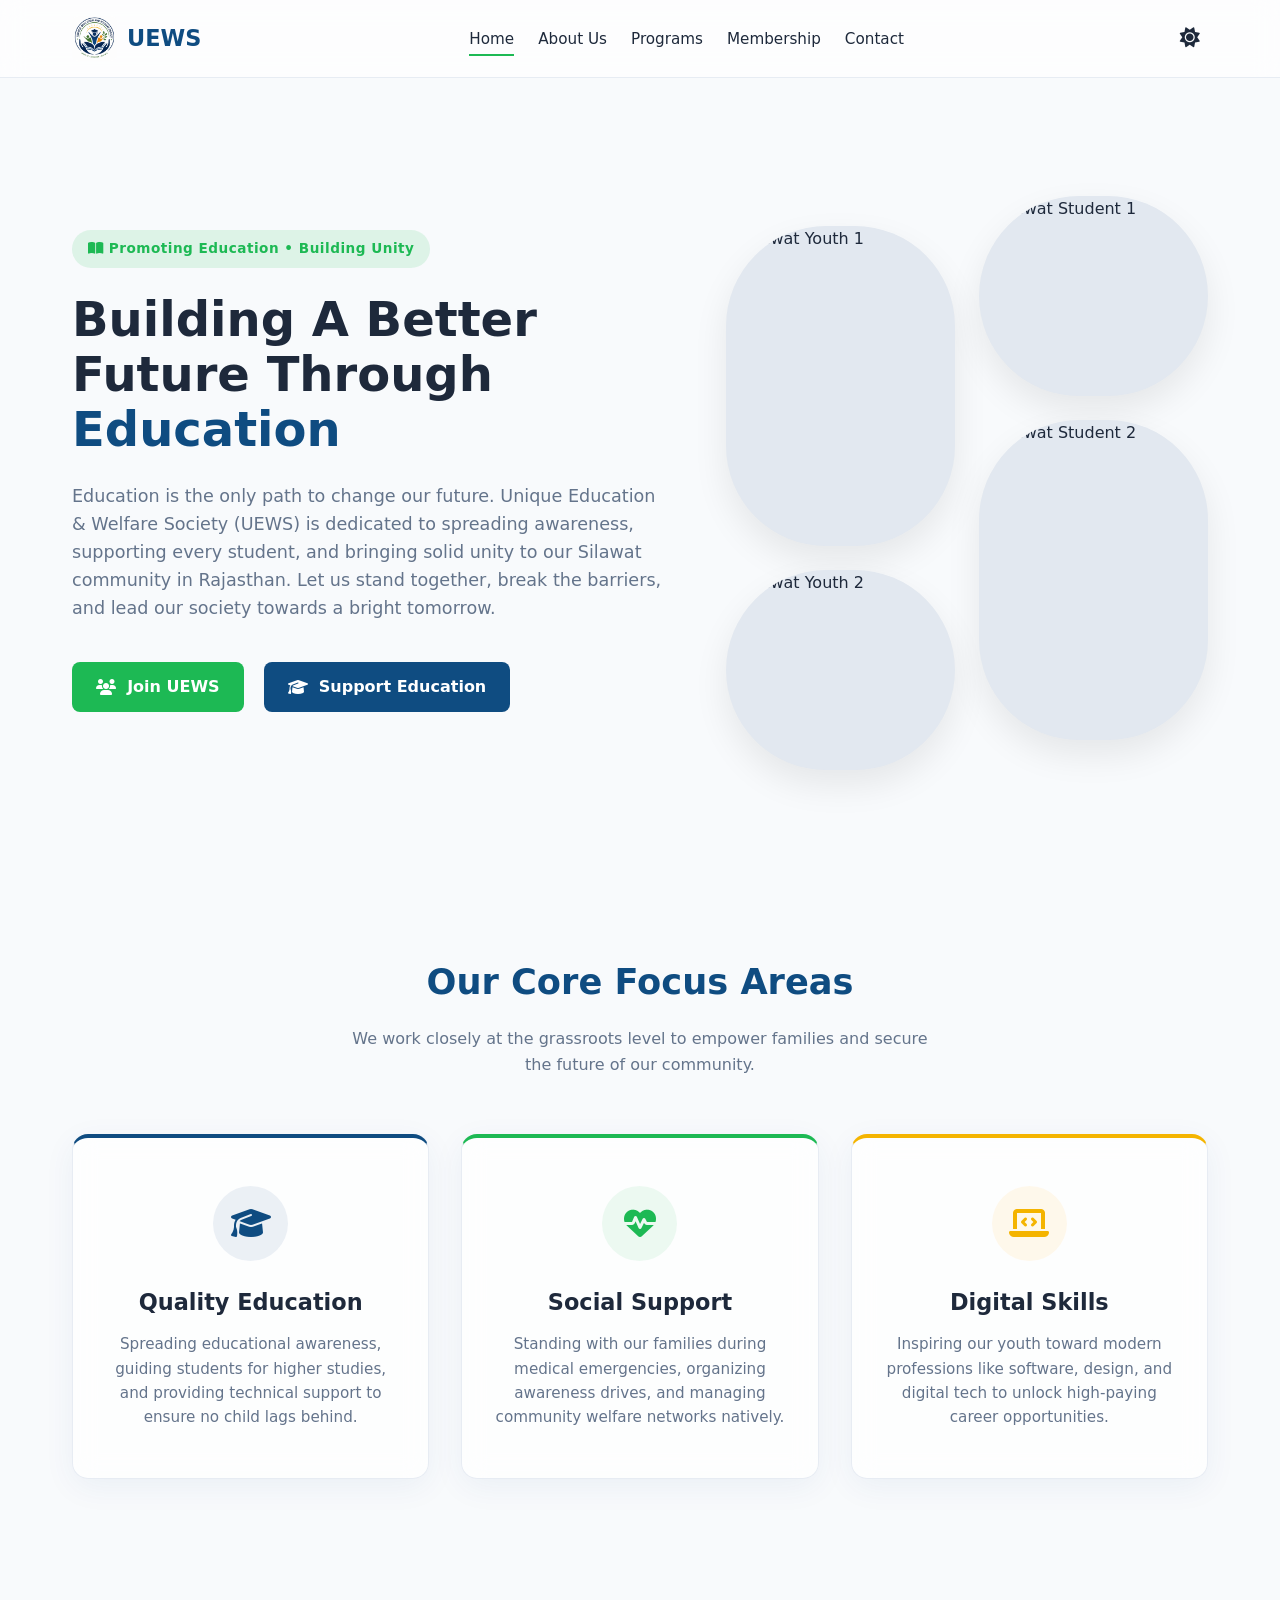
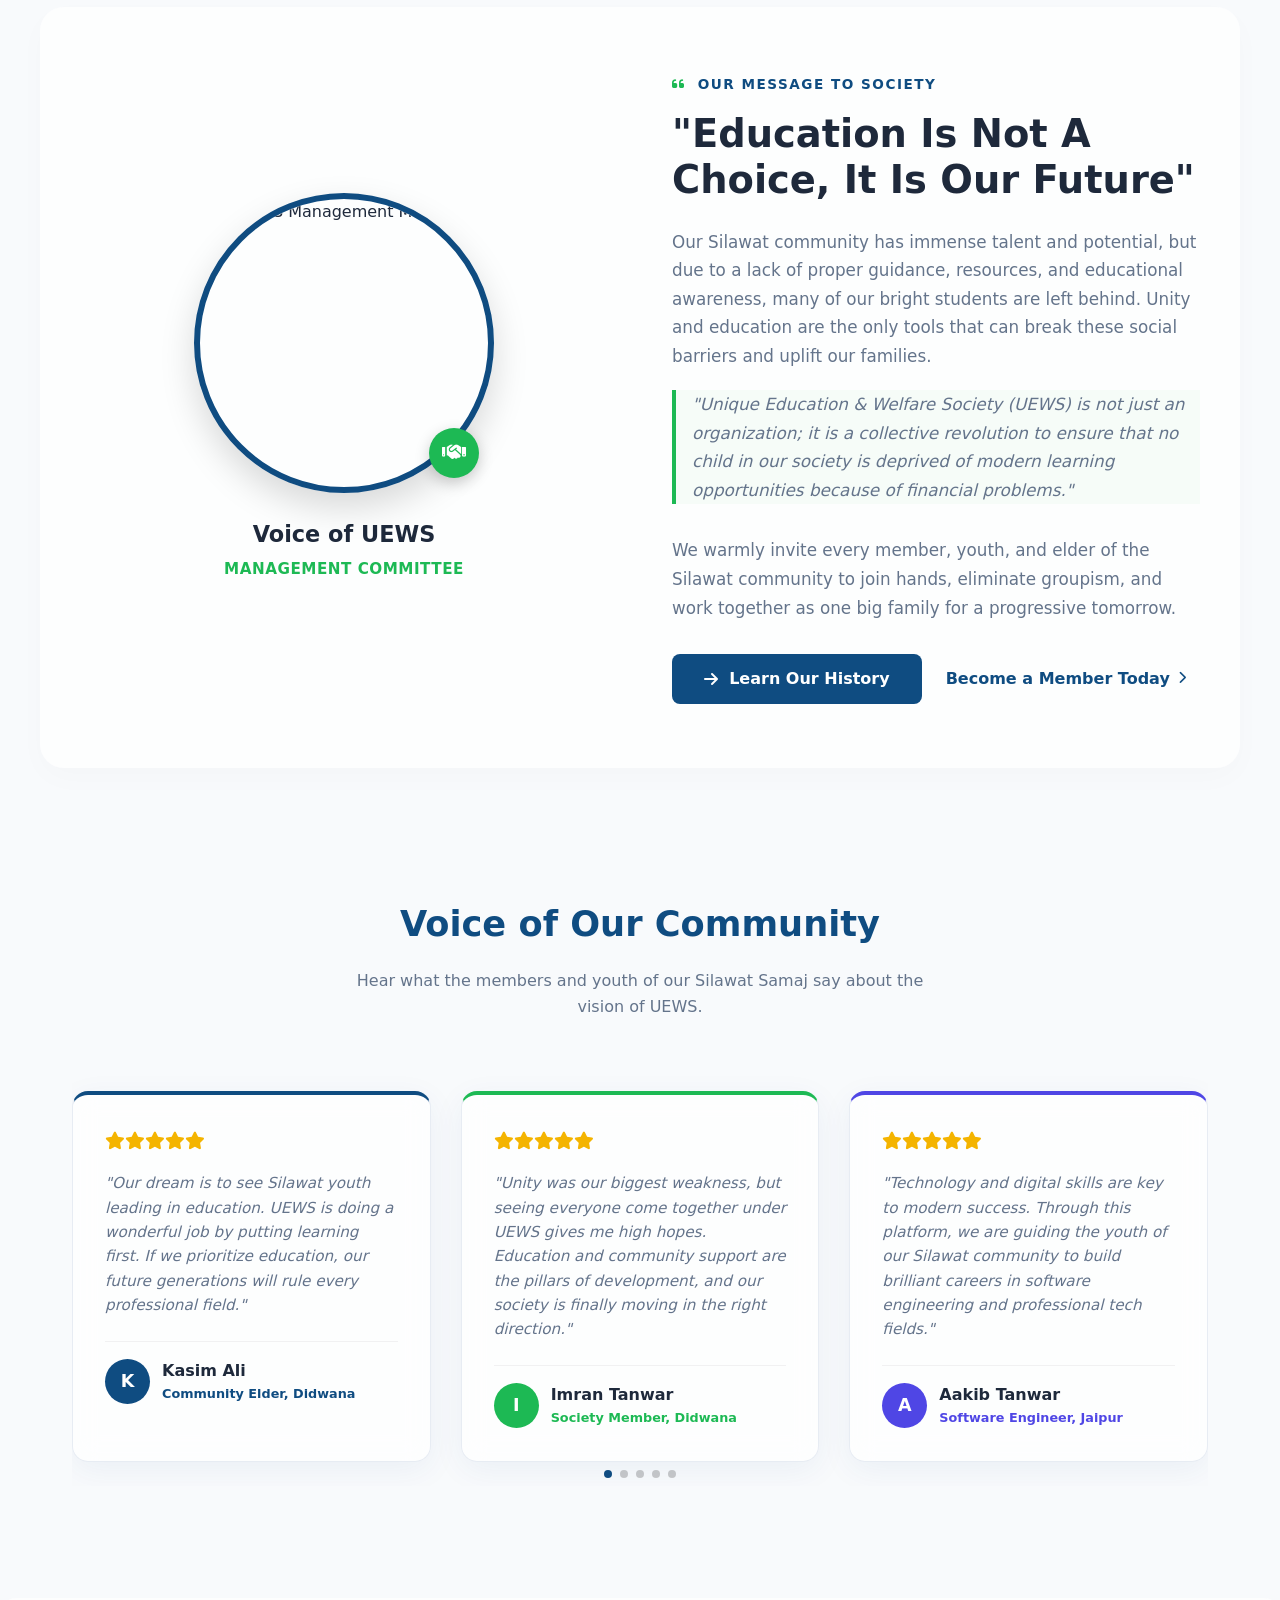
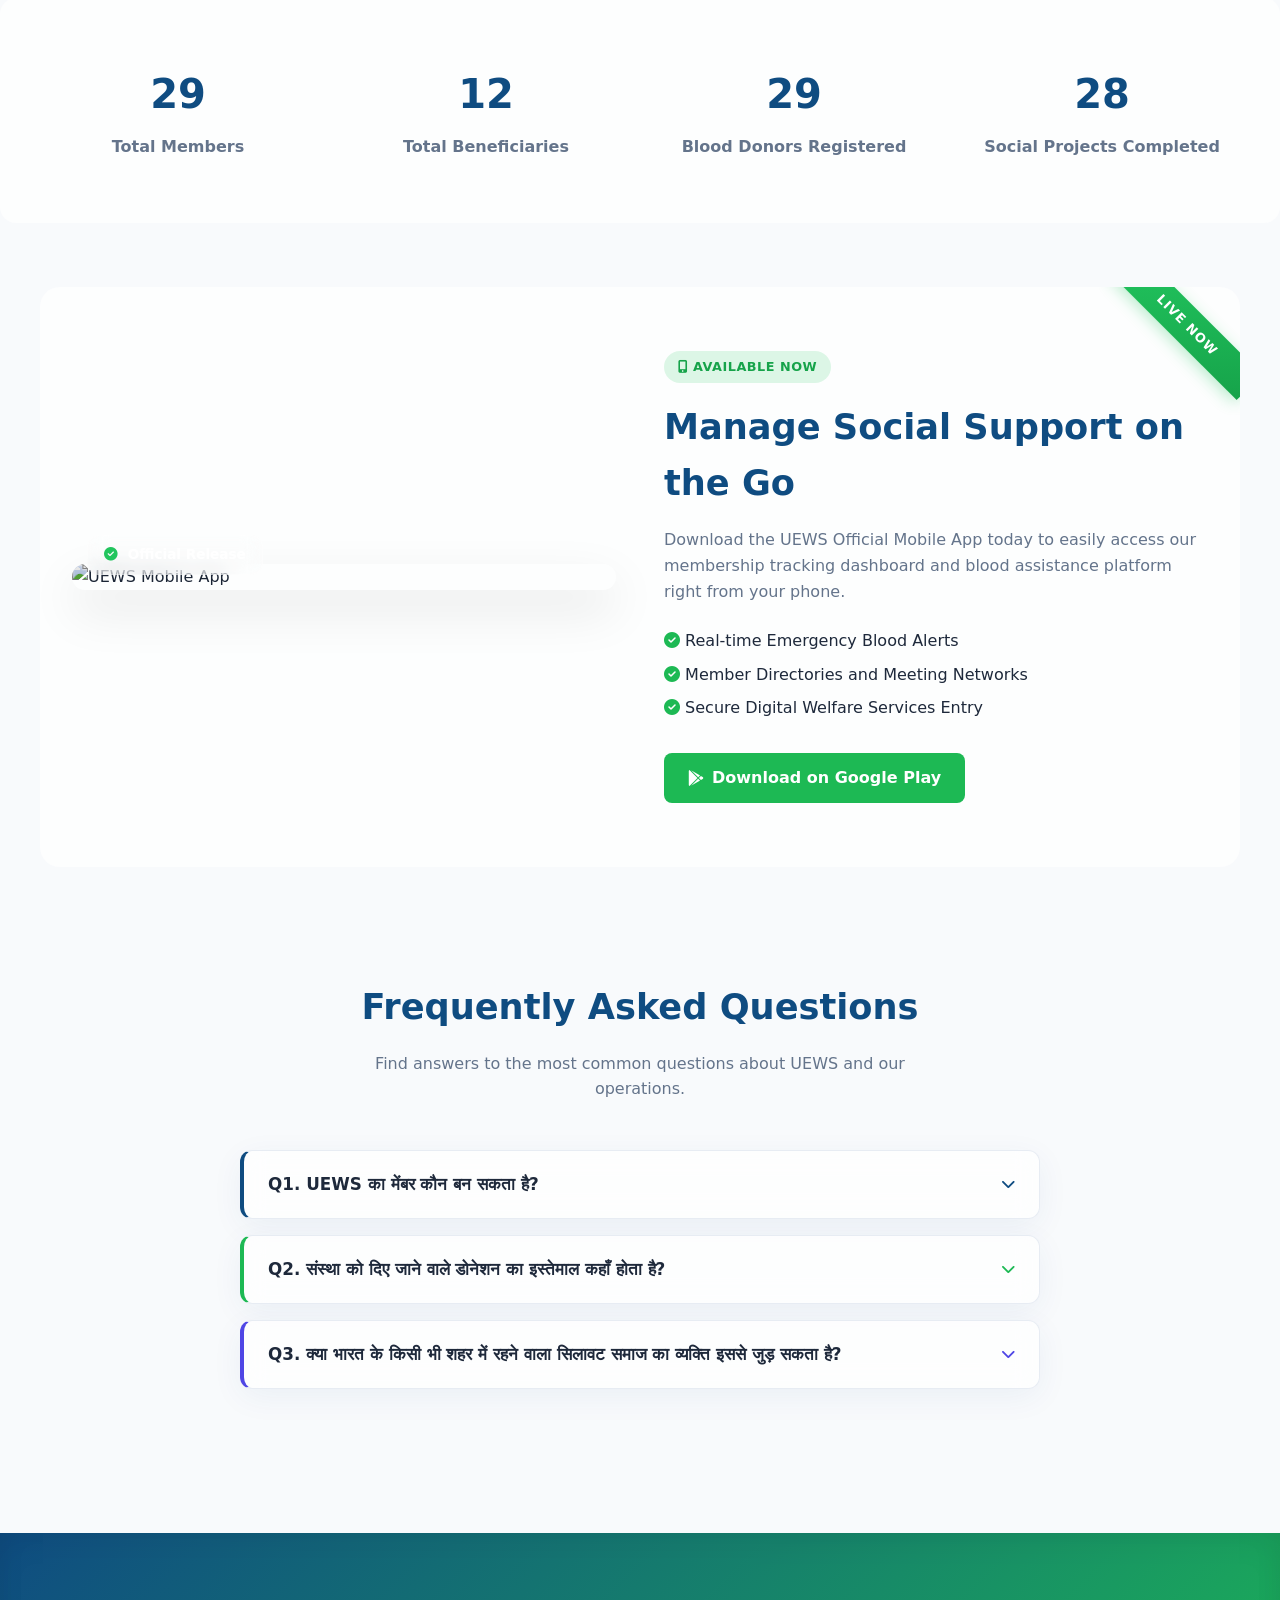
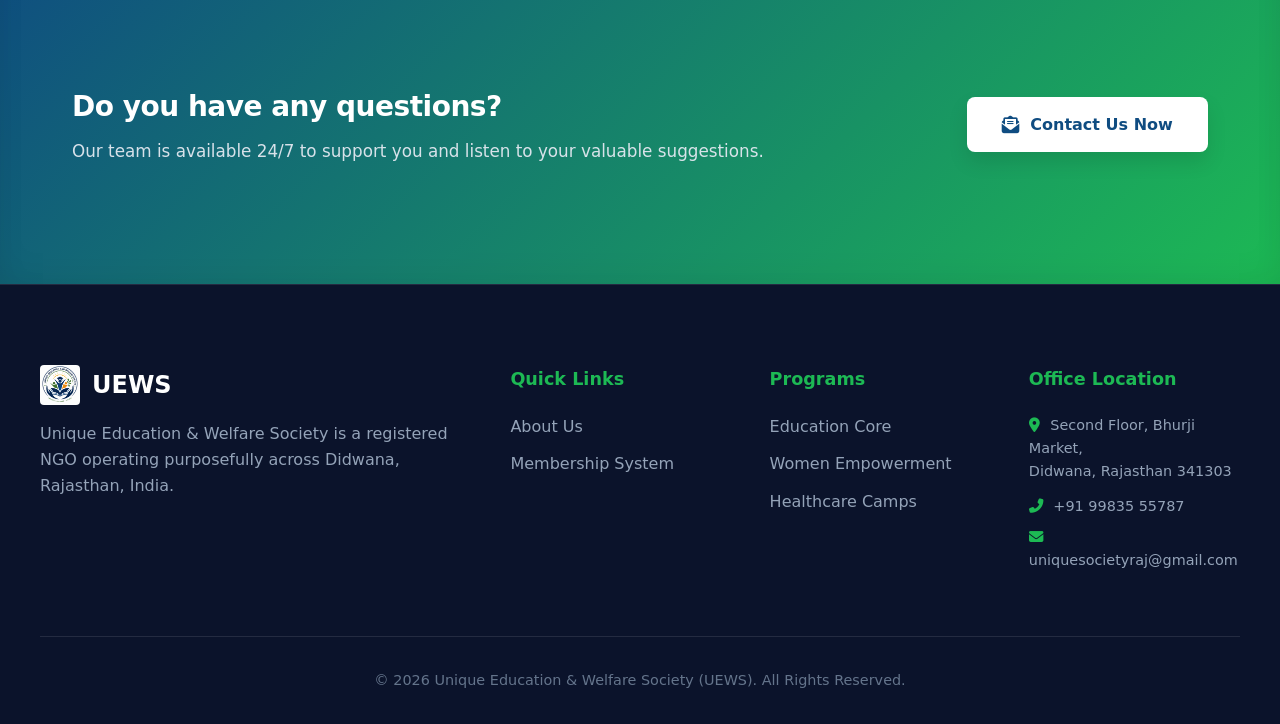
==== commit b4a9bd8d: "update app link" ====
--- a/index.html
+++ b/index.html
@@ -355,35 +355,39 @@
             
         </div>
     </section>
-
-    <section id="playstore" class="container grid-2" style="background: var(--bg-card); margin-top: 4rem; margin-bottom: 4rem; border-radius: 20px; padding: 4rem 2rem; align-items: center; position: relative; overflow: hidden;">
-        <div style="position: absolute; top: 20px; right: -35px; background: linear-gradient(135deg, var(--accent), #FF8C00); color: #1E293B; padding: 0.5rem 3rem; transform: rotate(45deg); font-size: 0.8rem; font-weight: 700; letter-spacing: 1px; box-shadow: 0 4px 15px rgba(244, 180, 0, 0.3); z-index: 10;">
-            COMING SOON
+<section id="playstore" class="container grid-2" style="background: var(--bg-card); margin-top: 4rem; margin-bottom: 4rem; border-radius: 20px; padding: 4rem 2rem; align-items: center; position: relative; overflow: hidden;">
+        <!-- 🚀 "COMING SOON" की जगह अब "LIVE NOW" का रिबन -->
+        <div style="position: absolute; top: 20px; right: -35px; background: linear-gradient(135deg, #22c55e, #16a34a); color: #ffffff; padding: 0.5rem 3rem; transform: rotate(45deg); font-size: 0.8rem; font-weight: 700; letter-spacing: 1px; box-shadow: 0 4px 15px rgba(34, 197, 94, 0.3); z-index: 10;">
+            LIVE NOW
         </div>
 
         <div class="app-visual" style="position: relative;">
             <img src="/asset/Gemini_Generated_Image_uzkkofuzkkofuzkk.png" alt="UEWS Mobile App" style="width: 100%; border-radius: 24px; box-shadow: 0 20px 50px rgba(0,0,0,0.1); filter: brightness(0.9);">
+            <!-- ✅ नीचे का स्टेटस बदलकर "Official Release" कर दिया है -->
             <div style="position: absolute; bottom: 15px; left: 15px; background: rgba(255, 255, 255, 0.2); backdrop-filter: blur(10px); border: 1px solid rgba(255,255,255,0.3); padding: 0.5rem 1rem; border-radius: 12px; color: #fff; font-size: 0.85rem; font-weight: 600;">
-                <i class="fas fa-rocket" style="color: var(--accent); margin-right: 5px;"></i> Launching Shortly
+                <i class="fas fa-check-circle" style="color: #22c55e; margin-right: 5px;"></i> Official Release
             </div>
         </div>
         
         <div>
-            <span style="background: rgba(244, 180, 0, 0.15); color: #D49B00; padding: 0.35rem 0.85rem; border-radius: 20px; font-size: 0.8rem; font-weight: 700; display: inline-block; margin-bottom: 1rem; letter-spacing: 0.5px;">
-                <i class="fas fa-clock"></i> UNDER DEVELOPMENT
+            <!-- ✅ "UNDER DEVELOPMENT" की जगह ग्रीन "AVAILABLE NOW" टैग -->
+            <span style="background: rgba(34, 197, 94, 0.15); color: #16a34a; padding: 0.35rem 0.85rem; border-radius: 20px; font-size: 0.8rem; font-weight: 700; display: inline-block; margin-bottom: 1rem; letter-spacing: 0.5px;">
+                <i class="fas fa-mobile-alt"></i> AVAILABLE NOW
             </span>
             
             <h2 class="section-title" style="text-align: left; margin-top: 0;">Manage Social Support on the Go</h2>
-            <p style="color: var(--text-muted); margin-bottom: 1.5rem;">Download the UEWS Official Mobile App soon to easily access our membership tracking dashboard and blood assistance platform.</p>
+            <!-- ✅ टेक्स्ट को अपडेट कर दिया है ताकि यूज़र डाउनलोड करें -->
+            <p style="color: var(--text-muted); margin-bottom: 1.5rem;">Download the UEWS Official Mobile App today to easily access our membership tracking dashboard and blood assistance platform right from your phone.</p>
             <ul style="list-style: none; margin-bottom: 2rem;">
-                <li style="margin-bottom: 0.5rem;"><i class="fas fa-check-circle style-accent" style="color: var(--secondary);"></i> Real-time Emergency Blood Alerts</li>
+                <li style="margin-bottom: 0.5rem;"><i class="fas fa-check-circle" style="color: var(--secondary);"></i> Real-time Emergency Blood Alerts</li>
                 <li style="margin-bottom: 0.5rem;"><i class="fas fa-check-circle" style="color: var(--secondary);"></i> Member Directories and Meeting Networks</li>
                 <li style="margin-bottom: 0.5rem;"><i class="fas fa-check-circle" style="color: var(--secondary);"></i> Secure Digital Welfare Services Entry</li>
             </ul>
             
-            <div style="display: inline-block; cursor: not-allowed;">
-                <a href="#" class="btn btn-secondary" style="margin-right: 8px; pointer-events: none; background-color: #64748B; opacity: 0.85;" onclick="return false;">
-                    <i class="fab fa-google-play" style="margin-right: 8px;"></i> Coming Soon on Google Play
+            <!-- 🔗 चालू बटन: सीधा आपके प्ले स्टोर लिंक के साथ -->
+            <div style="display: inline-block;">
+                <a href="https://play.google.com/store/apps/details?id=com.uniqueeduwelfare" target="_blank" rel="noopener noreferrer" class="btn btn-secondary" style="margin-right: 8px; background-color: var(--secondary); opacity: 1; display: inline-flex; align-items: center; text-decoration: none;">
+                    <i class="fab fa-google-play" style="margin-right: 8px;"></i> Download on Google Play
                 </a>
             </div>
         </div>
